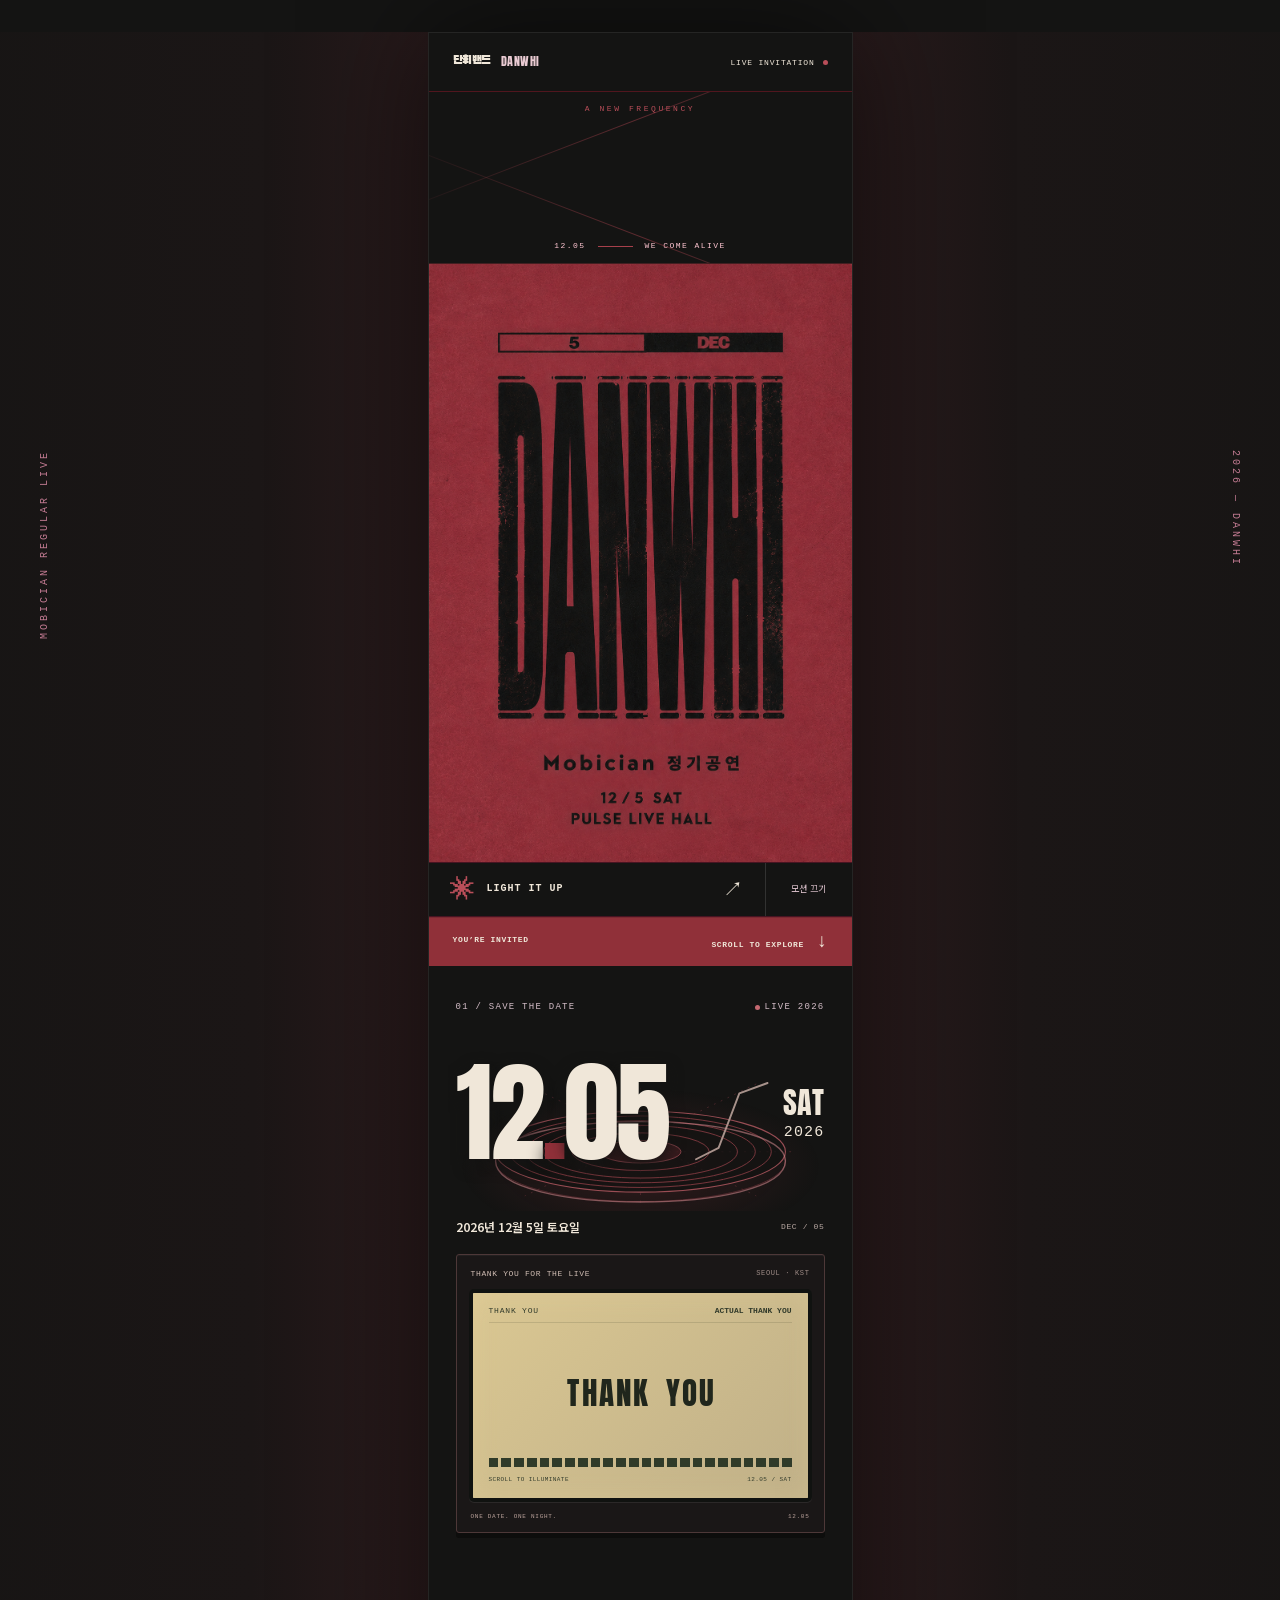
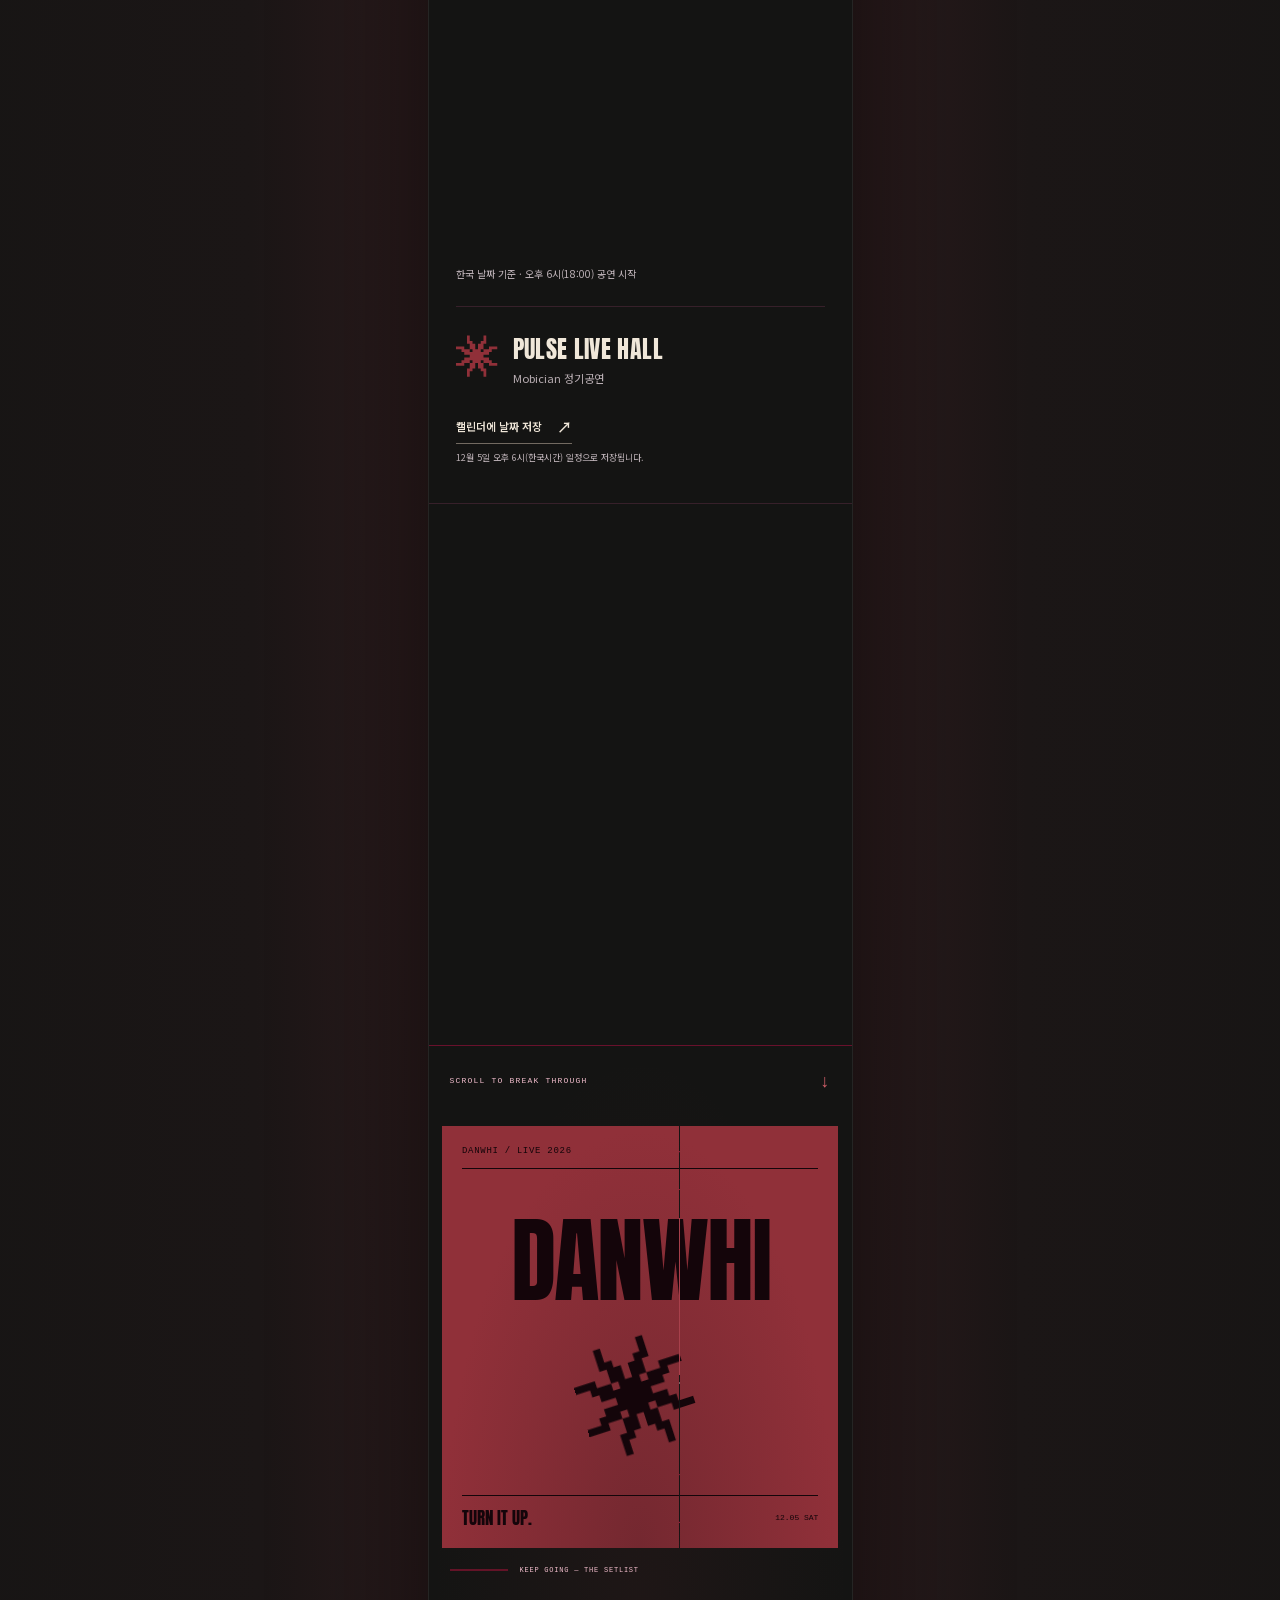
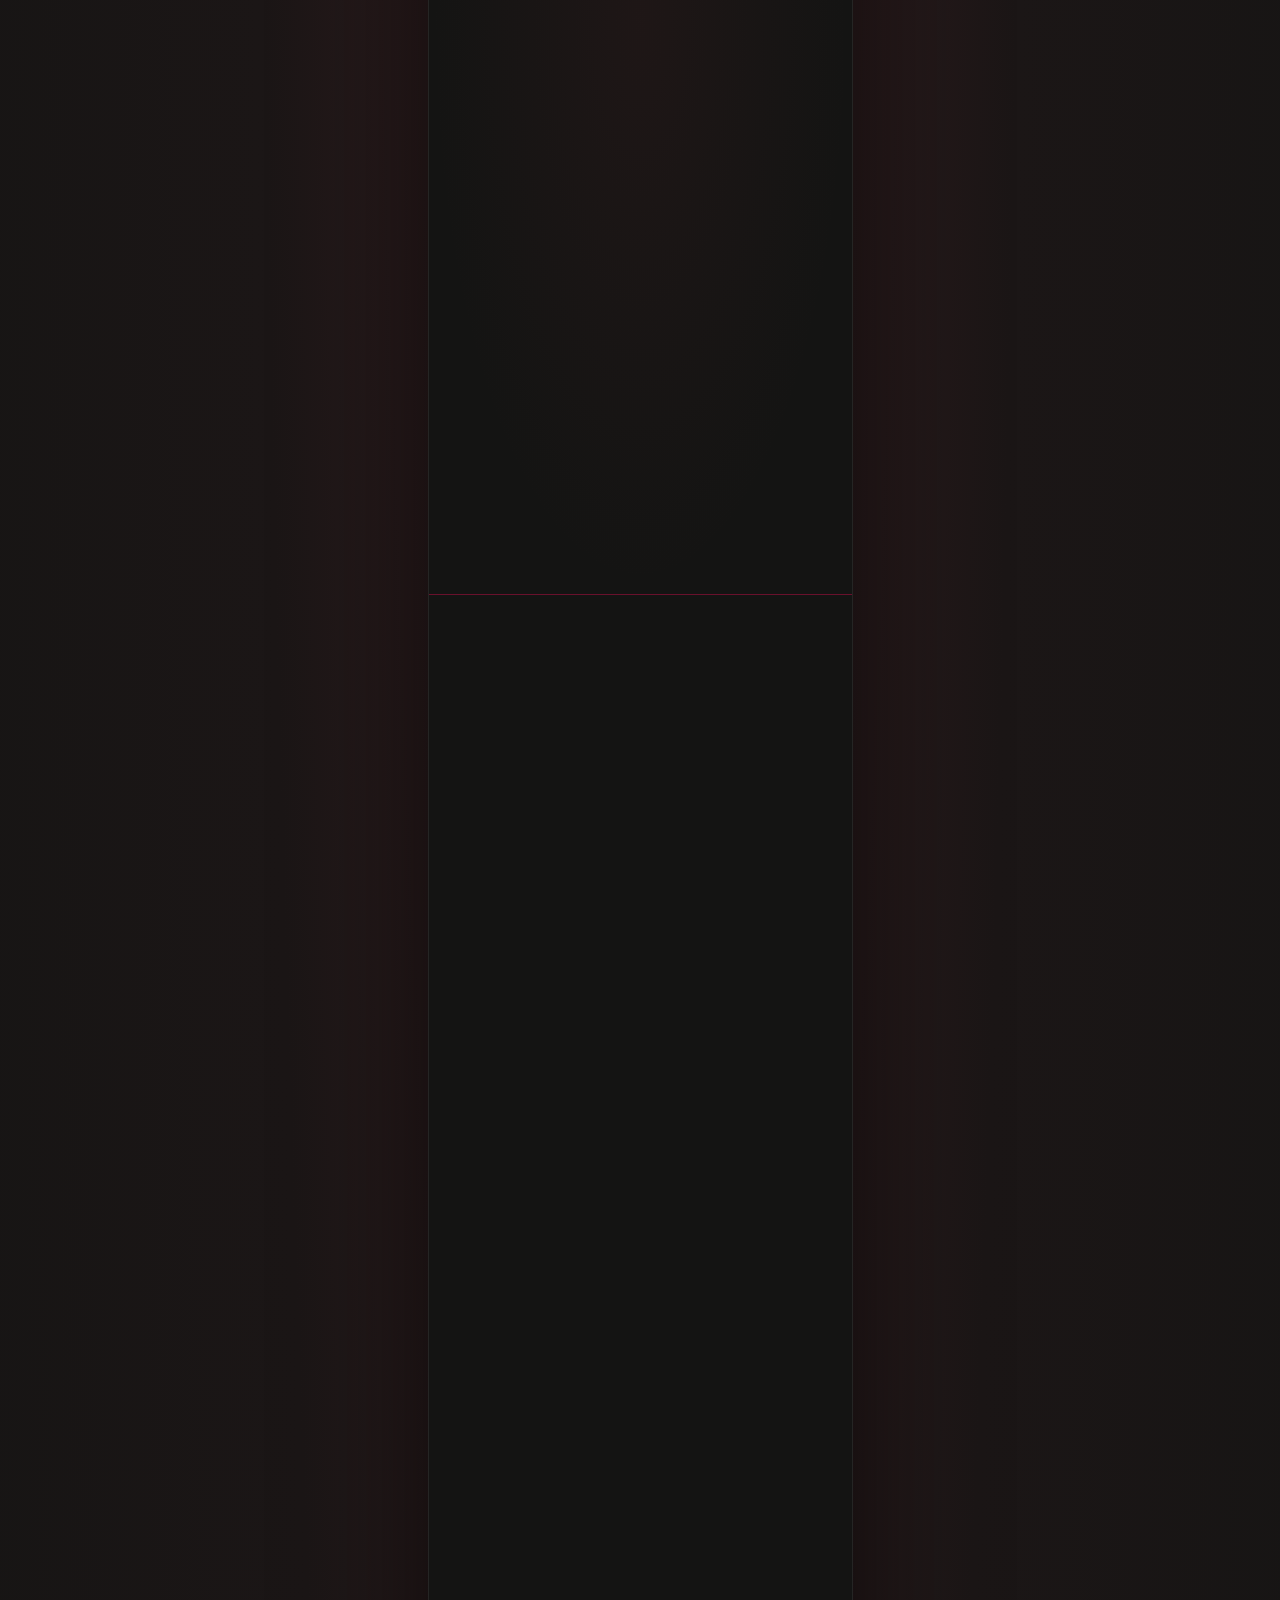
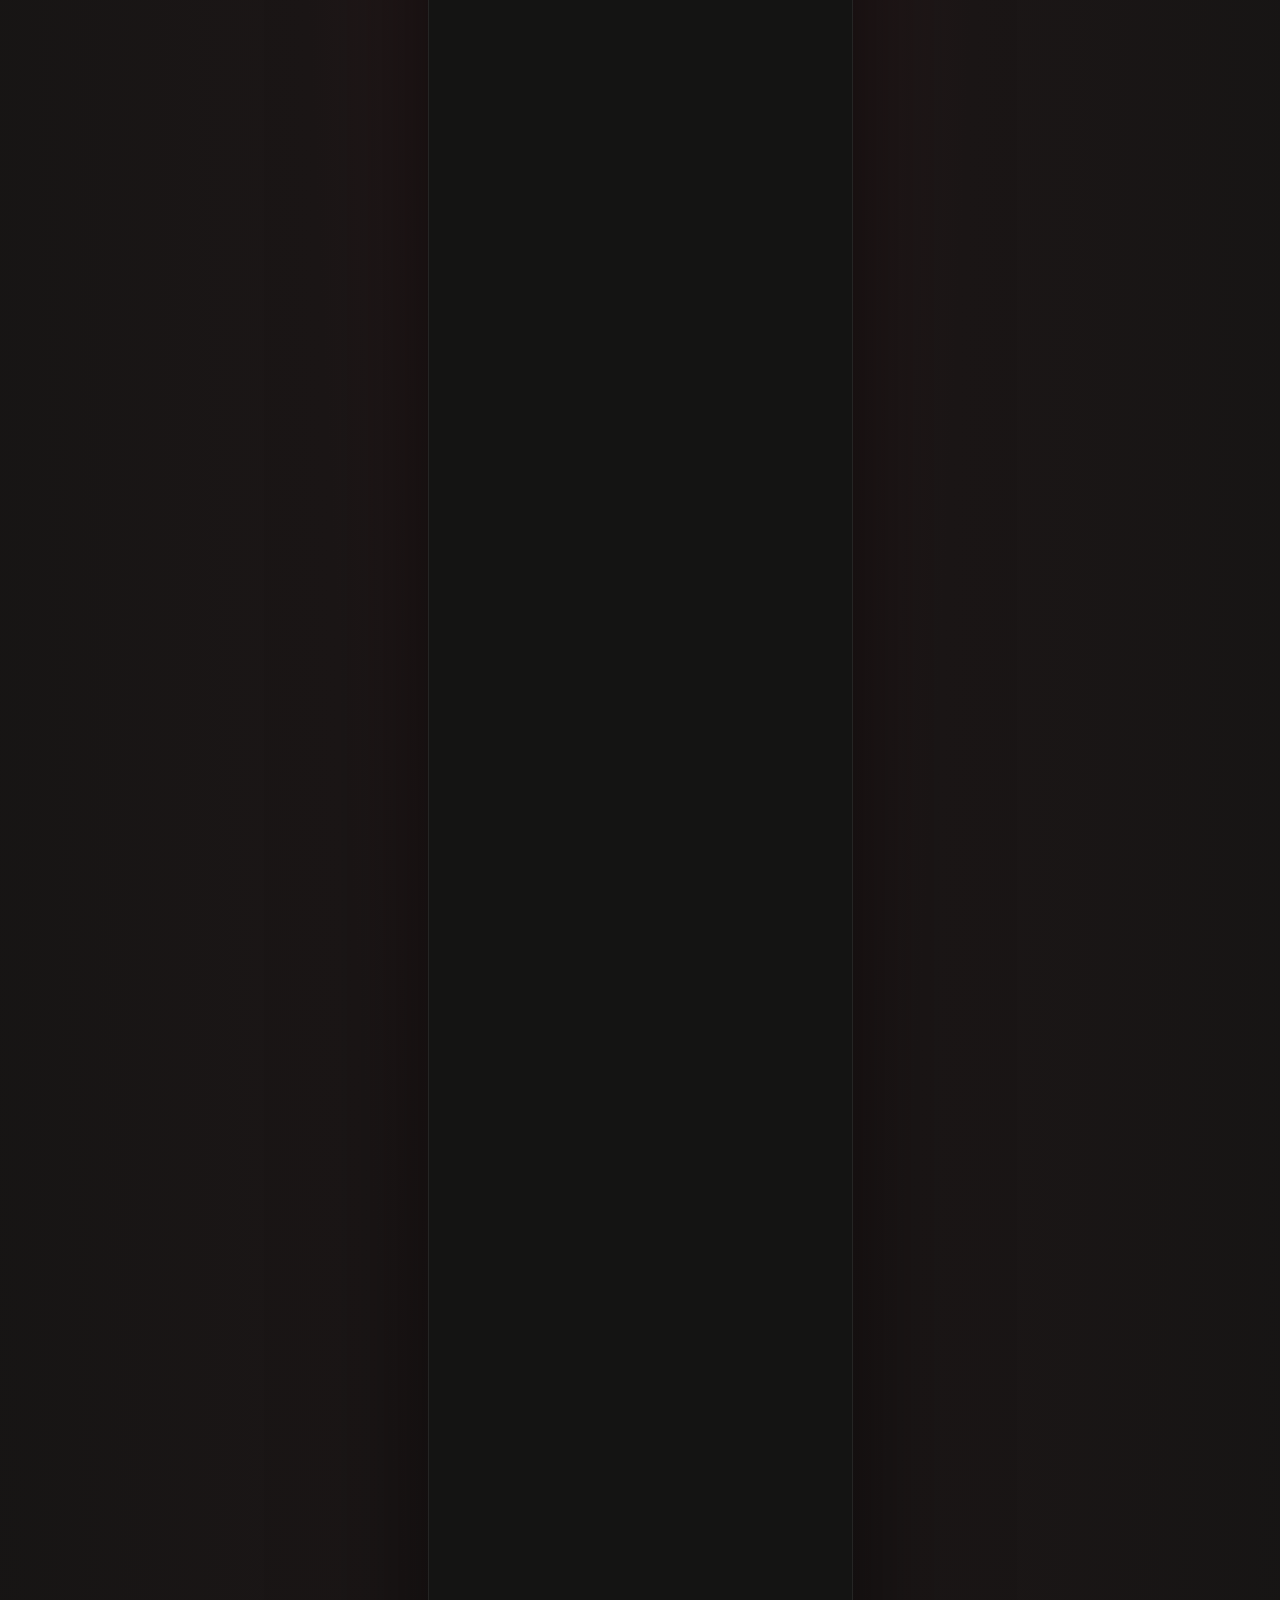
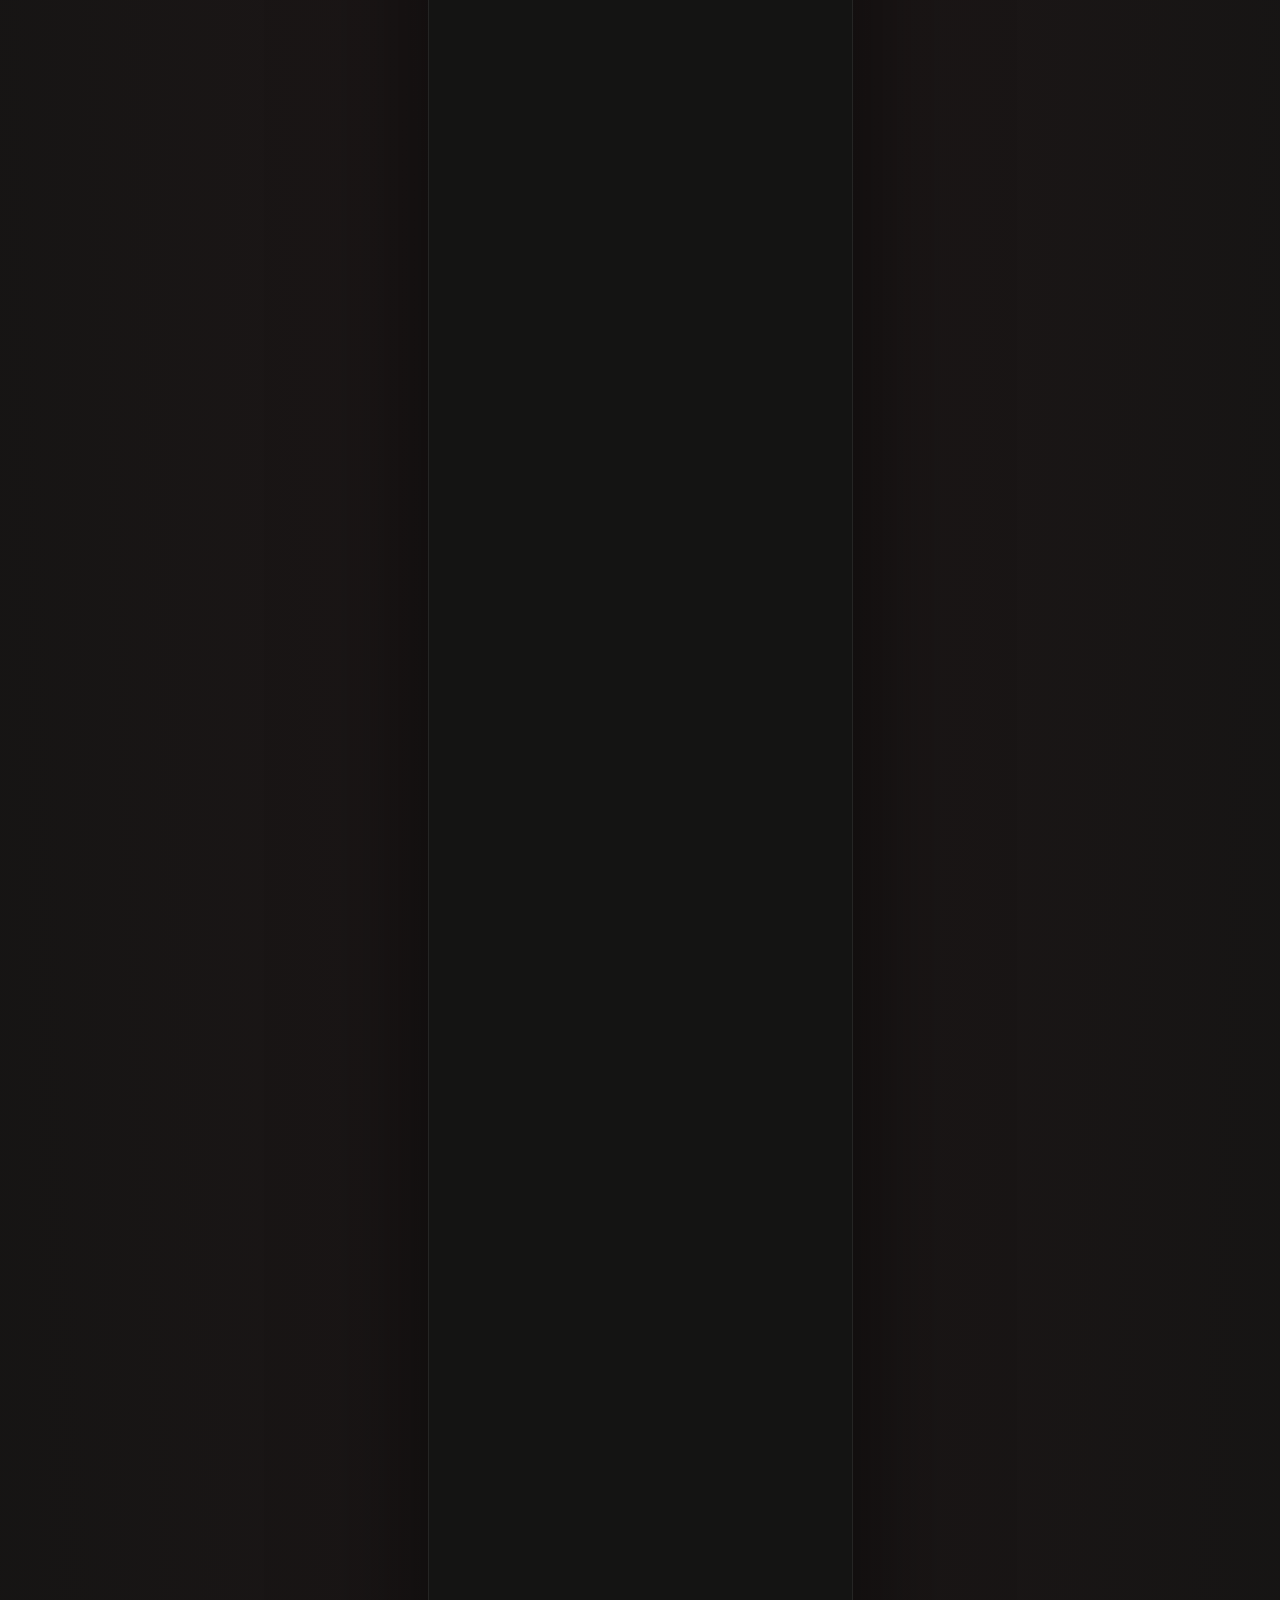
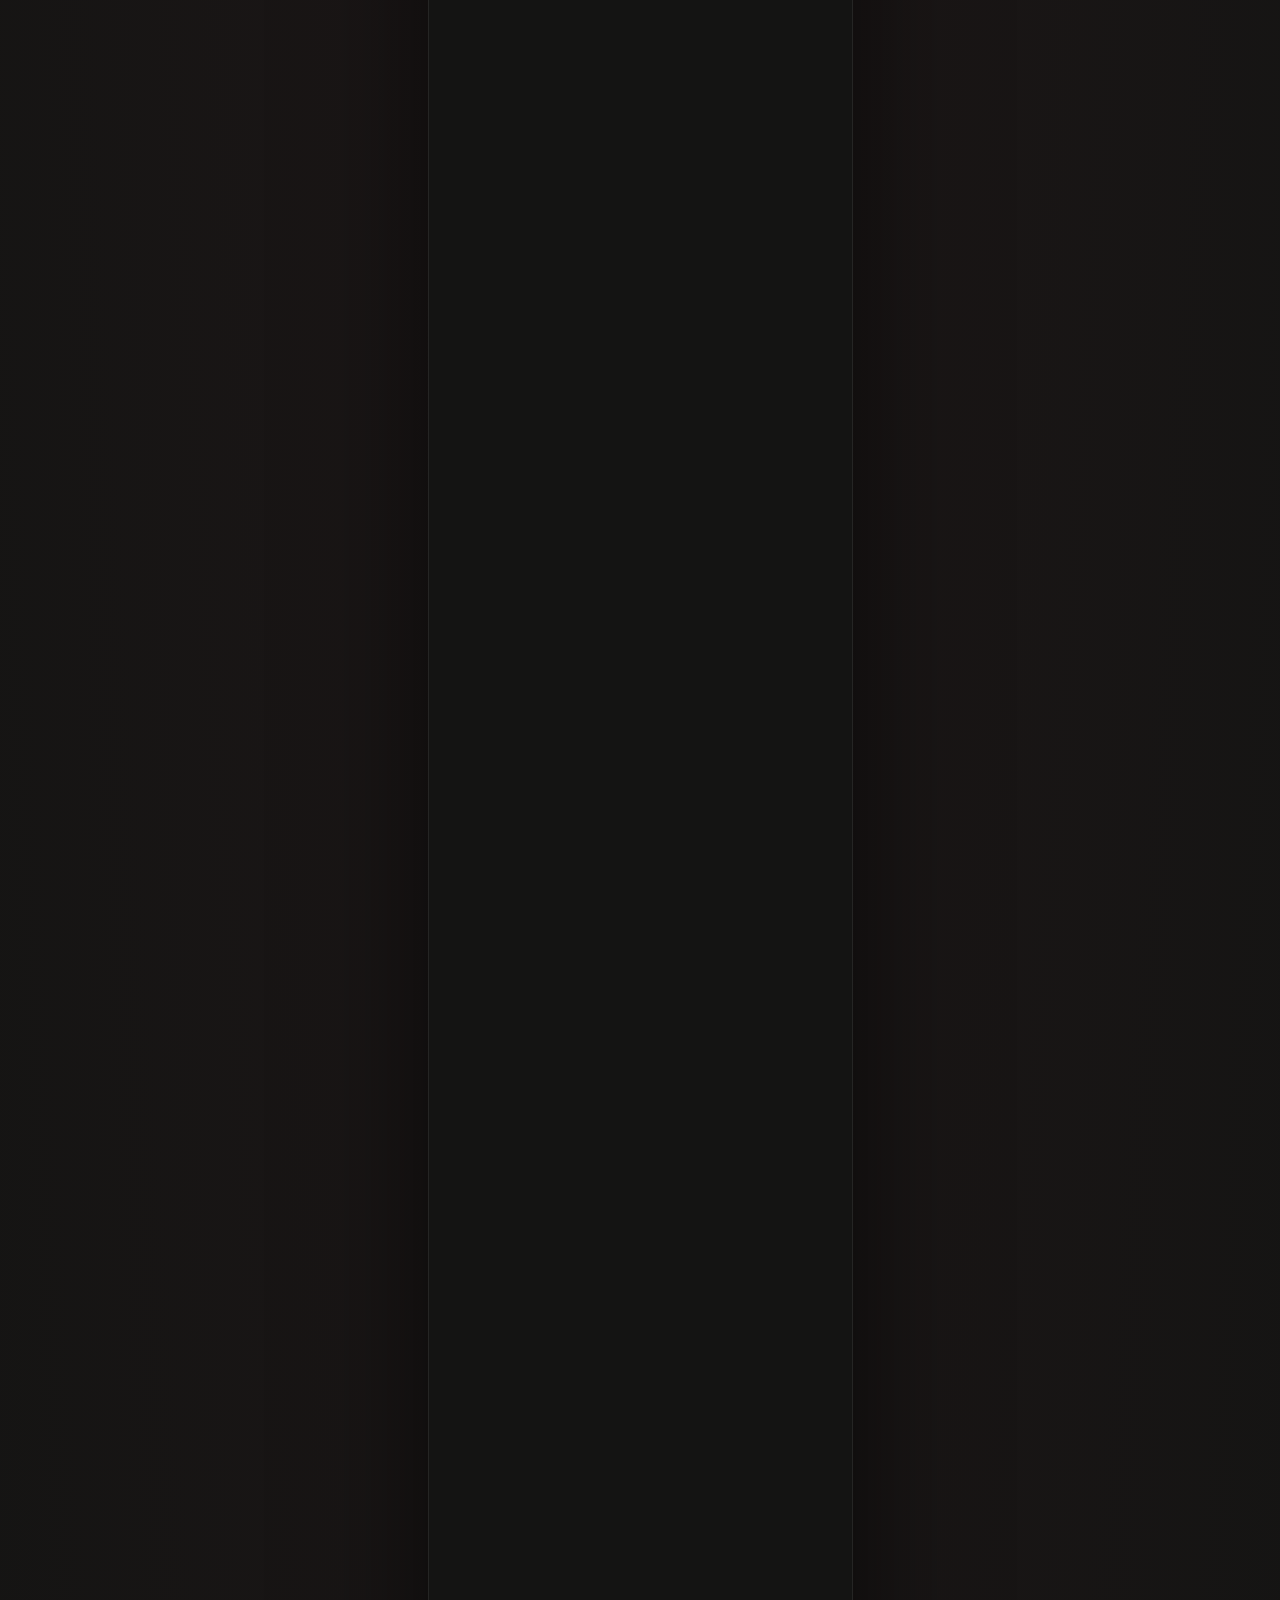
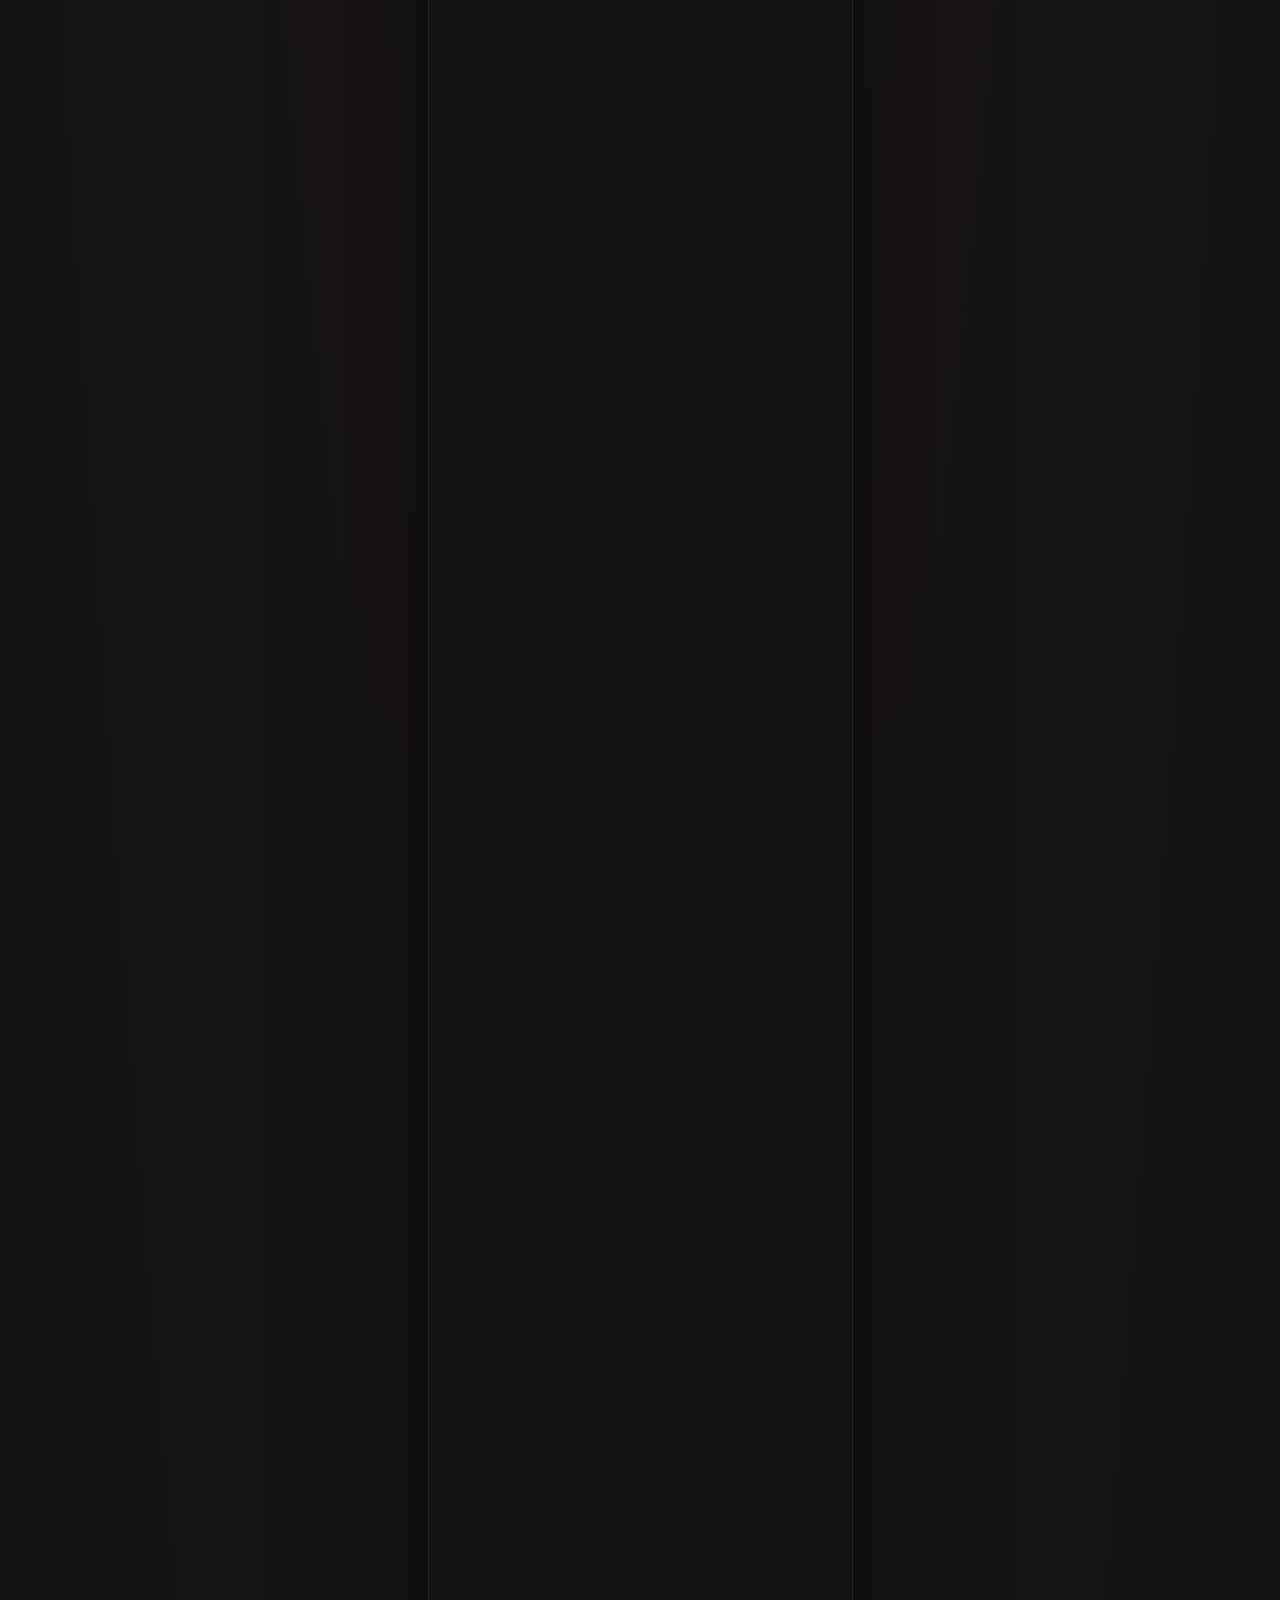
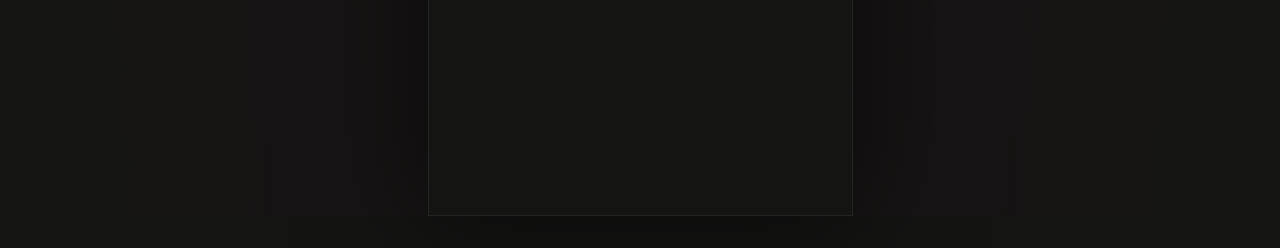
==== index.html @ da12c3ef "단휘밴드 12.05 라이브 초대장 (원본: danwhi-live, build-gh.py 로 생성)" ====
<!doctype html>
<html lang="ko">
<head>
<meta charset="utf-8"><meta http-equiv="Content-Security-Policy" content="default-src 'self'; img-src 'self' data: blob:; style-src 'self'; script-src 'self'; base-uri 'self'; object-src 'none'; form-action 'none'; connect-src 'self' https://nqfbpyzuczjqurxcjxiy.supabase.co; frame-src https://www.youtube-nocookie.com;"><meta name="viewport" content="width=device-width, initial-scale=1, viewport-fit=cover">
<script src="/analytics-entry.js"></script>

<link rel="stylesheet" href="/analytics.css"><script type="module" src="/analytics.js"></script>
<meta name="theme-color" content="#ad3440"><meta name="color-scheme" content="dark">
<title>단휘밴드 DANWHI — 12.05 LIVE</title>
<meta name="description" content="2026년 12월 5일 토요일 오후 6시, PULSE LIVE HALL. 단휘밴드의 Mobician 정기공연에 초대합니다. 공연 정보와 12곡의 셋리스트를 확인하세요.">
<link rel="canonical" href="https://danwhi-band.github.io/">
<meta property="og:type" content="website"><meta property="og:locale" content="ko_KR"><meta property="og:site_name" content="DANWHI LIVE">
<meta property="og:title" content="단휘밴드 DANWHI — 12.05 LIVE"><meta property="og:description" content="같은 노래, 더 뜨거운 순간. 12월 5일 토요일 오후 6시 · PULSE LIVE HALL">
<meta property="og:url" content="https://danwhi-band.github.io/"><meta property="og:image" content="https://danwhi-band.github.io/assets/poster.png"><meta property="og:image:width" content="1055"><meta property="og:image:height" content="1491"><meta property="og:image:alt" content="붉은 질감 위에 검은 DANWHI 타이포그래피, 12월 5일 PULSE LIVE HALL 공연 포스터">
<meta name="twitter:card" content="summary_large_image"><meta name="twitter:title" content="단휘밴드 DANWHI — 12.05 LIVE"><meta name="twitter:image" content="https://danwhi-band.github.io/assets/poster.png">
<link rel="preload" href="/assets/fonts/anton-subset.woff2" as="font" type="font/woff2" crossorigin><link rel="preload" href="/assets/fonts/blackhan-subset.woff2" as="font" type="font/woff2" crossorigin><link rel="icon" href="/favicon.svg" type="image/svg+xml"><link rel="stylesheet" href="/styles.css"><link rel="stylesheet" href="/motion.css"><link rel="stylesheet" href="/scroll.css"><link rel="stylesheet" href="/vivid.css"><link rel="stylesheet" href="/date.css"><script src="/app.js" defer></script><script src="/motion.js" defer></script><script src="/scroll.js" defer></script><script src="/eq.js" defer></script><script src="/date.js" defer></script><link rel="stylesheet" href="/venue.css?v=db484bdd14"><link rel="stylesheet" href="/ticket.css"><link rel="stylesheet" href="/rsvp.css"><link rel="stylesheet" href="/members.css"><link rel="stylesheet" href="/playlist.css"><script src="/playlist.js" defer></script><script src="/venue.js" defer></script><script src="/rsvp.js" defer></script><script src="/ticket.js?v=bad9ca6f81" defer></script>
</head>
<body>
<a class="skip-link" href="#info">공연 정보로 바로가기</a>
<div class="desktop-note" aria-hidden="true"><span>MOBICIAN REGULAR LIVE</span><span>2026 — DANWHI</span></div>
<main class="invitation" id="top">
<header class="masthead"><a class="brand" href="#top" aria-label="단휘밴드 초대장 맨 위로">단휘밴드<span>DANWHI</span></a><span class="edition">LIVE INVITATION <i aria-hidden="true"></i></span></header>
<section class="hero" aria-label="단휘밴드 공연 포스터"><div class="poster-stage" id="poster-stage"><div class="stage-lights" aria-hidden="true"><i class="spotlight spotlight-left"></i><i class="spotlight spotlight-right"></i><i class="stage-haze"></i><div class="stage-orbit"><svg viewBox="0 0 400 560"><ellipse cx="200" cy="280" rx="160" ry="235"/><ellipse cx="200" cy="280" rx="136" ry="209"/><path d="M20 280H380M200 24V536"/></svg></div></div><div class="opening-shade" aria-hidden="true"></div><div class="stage-title" aria-hidden="true"><span class="stage-eyebrow">A NEW FREQUENCY</span><canvas class="eq-canvas" id="eq-canvas" width="720" height="340" aria-hidden="true"></canvas><div class="kinetic-title"><span>D</span><span>A</span><span>N</span><span>W</span><span>H</span><span>I</span></div><span class="stage-title-foot">12.05 <i></i> WE COME ALIVE</span></div><h1 class="sr-only">단휘밴드 DANWHI · Mobician 정기공연</h1><img src="/assets/poster.png" width="1055" height="1491" alt="DANWHI — Mobician 정기공연, 12월 5일 토요일, PULSE LIVE HALL" fetchpriority="high"><div class="stage-edge" aria-hidden="true"><span>LIVE ENERGY</span><div class="energy-bars"><i></i><i></i><i></i><i></i><i></i><i></i><i></i><i></i><i></i><i></i><i></i><i></i></div><span>12.05</span></div></div><div class="stage-console"><button type="button" class="ignite-button" id="ignite-button"><span class="ignite-star" aria-hidden="true">✷</span><span>LIGHT IT UP</span><span class="ignite-arrow" aria-hidden="true">↗</span></button><button type="button" class="motion-toggle" id="motion-toggle" aria-pressed="false">모션 끄기</button></div><span class="sr-only" id="stage-status" role="status" aria-live="polite"></span><a class="scroll-cue" href="#info"><span>YOU’RE INVITED</span><span>SCROLL TO EXPLORE <b aria-hidden="true">↓</b></span></a></section>


<section class="date-section section" id="info" aria-labelledby="date-heading"><div class="section-label"><span>01 / SAVE THE DATE</span><span class="live-dot">LIVE 2026</span></div><div class="date-stage"><svg class="date-wire" viewBox="0 0 360 170" aria-hidden="true"><g class="wire-guides"><path d="M18 107H342M180 15V161M57 35L303 154M303 35L57 154"/></g><g class="wire-disc"><ellipse class="platter-edge" cx="180" cy="117" rx="154" ry="43"/><ellipse class="platter-body" cx="180" cy="107" rx="154" ry="43"/><ellipse cx="180" cy="107" rx="139" ry="38"/><ellipse cx="180" cy="107" rx="122" ry="33"/><ellipse cx="180" cy="107" rx="103" ry="28"/><ellipse cx="180" cy="107" rx="73" ry="20"/><ellipse class="disc-label" cx="180" cy="107" rx="43" ry="12"/><path class="wire-arm" d="M315 34L285 45L263 103L239 115"/></g><path class="wire-line" pathLength="100" d="M26 117C26 61 334 61 334 117C334 175 26 175 26 117"/></svg><div class="date-lockup"><h2 id="date-heading"><time datetime="2026-12-05">12<span>.</span>05</time></h2><div class="date-aside"><strong>SAT</strong><span>2026</span></div></div></div><div class="date-caption"><span>2026년 12월 5일 토요일</span><span class="date-verified">DEC / 05</span></div><div class="lcd-chapter"><div class="countdown-stage lcd-stage" id="lcd-stage"><div class="countdown-kicker"><span id="countdown-kicker">THE DATE IS SET</span><span>SEOUL · KST</span></div><div class="lcd-window"><div class="lcd-topline" aria-hidden="true"><span id="lcd-mode">DAYS TO LIVE</span><span id="lcd-truth"></span></div><div class="countdown-assembly"><span id="countdown" class="countdown" aria-label="공연 날짜 12월 5일">12.05</span><span id="countdown-pieces" class="countdown-pieces" aria-hidden="true"></span></div><div class="lcd-meter" aria-hidden="true"><i></i><i></i><i></i><i></i><i></i><i></i><i></i><i></i><i></i><i></i><i></i><i></i><i></i><i></i><i></i><i></i><i></i><i></i><i></i><i></i><i></i><i></i><i></i><i></i></div><div class="lcd-bottomline" aria-hidden="true"><span>SCROLL TO ILLUMINATE</span><span>12.05 / SAT</span></div></div><div class="countdown-baseline" aria-hidden="true"><span>ONE DATE. ONE NIGHT.</span><i></i><span>12.05</span></div></div></div><p class="countdown-note">한국 날짜 기준 · 오후 6시(18:00) 공연 시작</p><div class="venue-line"><span class="cross" aria-hidden="true">✷</span><div><strong>PULSE LIVE HALL</strong><span>Mobician 정기공연</span></div></div><a class="text-link calendar-link" href="/danwhi-live.ics?v=119612d830" download="danwhi-live-2026-12-05.ics">캘린더에 날짜 저장 <span aria-hidden="true">↗</span></a><span class="calendar-note">12월 5일 오후 6시(한국시간) 일정으로 저장됩니다.</span></section>
<section class="invite-copy section" aria-labelledby="invite-heading"><div class="section-label"><span>A NIGHT WITH DANWHI</span><span aria-hidden="true">✷</span></div><h2 id="invite-heading">같은 노래,<br>더 뜨거운 <em>순간.</em></h2><p>익숙한 멜로디가<br>무대 위에서 새롭게 울립니다.</p><p>단휘밴드의 라이브,<br>그 순간을 함께해 주세요.</p><nav class="anchor-actions" aria-label="초대장 바로가기"><a class="button button-red" href="#setlist">셋리스트 보기 <span aria-hidden="true">↓</span></a><a class="button button-outline" href="#venue">공연장 안내 <span aria-hidden="true">↗</span></a></nav><a class="rsvp-jump" href="#rsvp">방문 등록하기 <span aria-hidden="true">↗</span></a></section>
<section class="scroll-stack" id="scroll-stage" aria-label="단휘밴드 라이브 스크롤 포스터"><div class="stack-sticky"><div class="stack-cue"><span>SCROLL TO BREAK THROUGH</span><span aria-hidden="true">↓</span></div><div class="stack-deck"><div class="curtain-columns" aria-hidden="true"><div class="curtain-column curtain-column-0"><div class="curtain-art"><span class="curtain-kicker">DANWHI / LIVE 2026</span><strong>DANWHI</strong><b>✷</b><span class="curtain-bottom">TURN IT UP. <em>12.05 SAT</em></span></div></div><div class="curtain-column curtain-column-1"><div class="curtain-art"><span class="curtain-kicker">DANWHI / LIVE 2026</span><strong>DANWHI</strong><b>✷</b><span class="curtain-bottom">TURN IT UP. <em>12.05 SAT</em></span></div></div><div class="curtain-column curtain-column-2"><div class="curtain-art"><span class="curtain-kicker">DANWHI / LIVE 2026</span><strong>DANWHI</strong><b>✷</b><span class="curtain-bottom">TURN IT UP. <em>12.05 SAT</em></span></div></div><div class="curtain-column curtain-column-3"><div class="curtain-art"><span class="curtain-kicker">DANWHI / LIVE 2026</span><strong>DANWHI</strong><b>✷</b><span class="curtain-bottom">TURN IT UP. <em>12.05 SAT</em></span></div></div><div class="curtain-column curtain-column-4"><div class="curtain-art"><span class="curtain-kicker">DANWHI / LIVE 2026</span><strong>DANWHI</strong><b>✷</b><span class="curtain-bottom">TURN IT UP. <em>12.05 SAT</em></span></div></div></div><article class="stack-card stack-card-a"><div class="stack-card-top"><span>THE SOUND OF</span><span>01 / LIVE</span></div><div class="stack-word stack-word-name velocity-type" aria-hidden="true">DANWHI</div><div class="stack-burst" aria-hidden="true">✷</div><div class="stack-card-bottom"><strong>TURN IT UP.</strong><span>12.05 SAT</span></div></article><article class="stack-card stack-card-b"><div class="stack-card-top"><span>MOBICIAN REGULAR LIVE</span><span>02 / LOUD</span></div><div class="stack-word stack-word-live velocity-type" aria-hidden="true">LIVE<span class="live-outline">LIVE</span></div><h2>더 뜨거운 순간.</h2><div class="stack-card-bottom"><strong>12 TRACKS.</strong><span>ONE NIGHT.</span></div></article></div><div class="stack-progress" aria-hidden="true"><i></i><span>KEEP GOING — THE SETLIST</span></div></div></section>
<section class="setlist-section section" id="setlist" aria-labelledby="setlist-heading"><div class="section-label"><span>02 / THE SOUND</span><span>12 TRACKS</span></div><h2 class="display-heading" id="setlist-heading"><span class="heading-mask"><span class="heading-fill">THE</span></span><span class="heading-mask"><span class="heading-outline">SETLIST</span></span><b aria-hidden="true">✷</b></h2><div class="setlist-intro"><p>미리 듣고, 더 크게 즐겨요.<br><span>공연 곡 및 순서는 변경될 수 있습니다.</span></p><button class="expand-all" id="expand-all" type="button" aria-pressed="false">모두 펼치기 <span aria-hidden="true">＋</span></button></div><div class="playlist" id="playlist" data-list="PLSb3-8zjep7k"><div class="playlist-screen"><button class="playlist-play" id="playlist-play" type="button"><span class="playlist-icon" aria-hidden="true"></span><strong>PLAY THE LIVE</strong><span>지난 공연 영상 재생목록 듣기</span></button></div><div class="playlist-meta"><span>LIVE 2026.09.11</span><a href="https://www.youtube.com/playlist?list=PLSb3-8zjep7k" target="_blank" rel="noopener noreferrer" aria-label="YouTube에서 재생목록 열기 (새 창)">YouTube에서 보기 ↗</a></div></div><div class="songs"><details class="song"><summary><span class="track-no">01</span><span class="track"><strong>Beggin</strong><span>Maneskin</span></span><span class="plus" aria-hidden="true"></span></summary><div class="song-links"><a href="https://www.youtube.com/results?search_query=Maneskin%20Beggin" target="_blank" rel="noopener noreferrer" aria-label="Maneskin - Beggin YouTube에서 검색 (새 창)">YouTube 검색 <span aria-hidden="true">↗</span></a><a href="https://open.spotify.com/search/Maneskin%20Beggin" target="_blank" rel="noopener noreferrer" aria-label="Maneskin - Beggin Spotify에서 검색 (새 창)">Spotify 검색 <span aria-hidden="true">↗</span></a></div></details>
<details class="song"><summary><span class="track-no">02</span><span class="track"><strong>표정이나 가면 따위</strong><span>까치산</span></span><span class="plus" aria-hidden="true"></span></summary><div class="song-links"><a href="https://www.youtube.com/results?search_query=%EA%B9%8C%EC%B9%98%EC%82%B0%20%ED%91%9C%EC%A0%95%EC%9D%B4%EB%82%98%20%EA%B0%80%EB%A9%B4%20%EB%94%B0%EC%9C%84" target="_blank" rel="noopener noreferrer" aria-label="까치산 - 표정이나 가면 따위 YouTube에서 검색 (새 창)">YouTube 검색 <span aria-hidden="true">↗</span></a><a href="https://open.spotify.com/search/%EA%B9%8C%EC%B9%98%EC%82%B0%20%ED%91%9C%EC%A0%95%EC%9D%B4%EB%82%98%20%EA%B0%80%EB%A9%B4%20%EB%94%B0%EC%9C%84" target="_blank" rel="noopener noreferrer" aria-label="까치산 - 표정이나 가면 따위 Spotify에서 검색 (새 창)">Spotify 검색 <span aria-hidden="true">↗</span></a></div></details>
<details class="song"><summary><span class="track-no">03</span><span class="track"><strong>Livin on a prayer</strong><span>Bon Jovi</span></span><span class="plus" aria-hidden="true"></span></summary><div class="song-links"><a href="https://www.youtube.com/results?search_query=Bon%20Jovi%20Livin%20on%20a%20prayer" target="_blank" rel="noopener noreferrer" aria-label="Bon Jovi - Livin on a prayer YouTube에서 검색 (새 창)">YouTube 검색 <span aria-hidden="true">↗</span></a><a href="https://open.spotify.com/search/Bon%20Jovi%20Livin%20on%20a%20prayer" target="_blank" rel="noopener noreferrer" aria-label="Bon Jovi - Livin on a prayer Spotify에서 검색 (새 창)">Spotify 검색 <span aria-hidden="true">↗</span></a></div></details>
<details class="song"><summary><span class="track-no">04</span><span class="track"><strong>흔들리는 시간 속에</strong><span>극동아시아타이거즈</span></span><span class="plus" aria-hidden="true"></span></summary><div class="song-links"><a href="https://www.youtube.com/results?search_query=%EA%B7%B9%EB%8F%99%EC%95%84%EC%8B%9C%EC%95%84%ED%83%80%EC%9D%B4%EA%B1%B0%EC%A6%88%20%ED%9D%94%EB%93%A4%EB%A6%AC%EB%8A%94%20%EC%8B%9C%EA%B0%84%20%EC%86%8D%EC%97%90" target="_blank" rel="noopener noreferrer" aria-label="극동아시아타이거즈 - 흔들리는 시간 속에 YouTube에서 검색 (새 창)">YouTube 검색 <span aria-hidden="true">↗</span></a><a href="https://open.spotify.com/search/%EA%B7%B9%EB%8F%99%EC%95%84%EC%8B%9C%EC%95%84%ED%83%80%EC%9D%B4%EA%B1%B0%EC%A6%88%20%ED%9D%94%EB%93%A4%EB%A6%AC%EB%8A%94%20%EC%8B%9C%EA%B0%84%20%EC%86%8D%EC%97%90" target="_blank" rel="noopener noreferrer" aria-label="극동아시아타이거즈 - 흔들리는 시간 속에 Spotify에서 검색 (새 창)">Spotify 검색 <span aria-hidden="true">↗</span></a></div></details>
<details class="song"><summary><span class="track-no">05</span><span class="track"><strong>Answer me</strong><span>브로큰 발렌타인</span></span><span class="plus" aria-hidden="true"></span></summary><div class="song-links"><a href="https://www.youtube.com/results?search_query=%EB%B8%8C%EB%A1%9C%ED%81%B0%20%EB%B0%9C%EB%A0%8C%ED%83%80%EC%9D%B8%20Answer%20me" target="_blank" rel="noopener noreferrer" aria-label="브로큰 발렌타인 - Answer me YouTube에서 검색 (새 창)">YouTube 검색 <span aria-hidden="true">↗</span></a><a href="https://open.spotify.com/search/%EB%B8%8C%EB%A1%9C%ED%81%B0%20%EB%B0%9C%EB%A0%8C%ED%83%80%EC%9D%B8%20Answer%20me" target="_blank" rel="noopener noreferrer" aria-label="브로큰 발렌타인 - Answer me Spotify에서 검색 (새 창)">Spotify 검색 <span aria-hidden="true">↗</span></a></div></details>
<details class="song"><summary><span class="track-no">06</span><span class="track"><strong>I’m sorry</strong><span>CNBLUE</span></span><span class="plus" aria-hidden="true"></span></summary><div class="song-links"><a href="https://www.youtube.com/results?search_query=CNBLUE%20I%E2%80%99m%20sorry" target="_blank" rel="noopener noreferrer" aria-label="CNBLUE - I’m sorry YouTube에서 검색 (새 창)">YouTube 검색 <span aria-hidden="true">↗</span></a><a href="https://open.spotify.com/search/CNBLUE%20I%E2%80%99m%20sorry" target="_blank" rel="noopener noreferrer" aria-label="CNBLUE - I’m sorry Spotify에서 검색 (새 창)">Spotify 검색 <span aria-hidden="true">↗</span></a></div></details>
<details class="song"><summary><span class="track-no">07</span><span class="track"><strong>파도</strong><span>새소년</span></span><span class="plus" aria-hidden="true"></span></summary><div class="song-links"><a href="https://www.youtube.com/results?search_query=%EC%83%88%EC%86%8C%EB%85%84%20%ED%8C%8C%EB%8F%84" target="_blank" rel="noopener noreferrer" aria-label="새소년 - 파도 YouTube에서 검색 (새 창)">YouTube 검색 <span aria-hidden="true">↗</span></a><a href="https://open.spotify.com/search/%EC%83%88%EC%86%8C%EB%85%84%20%ED%8C%8C%EB%8F%84" target="_blank" rel="noopener noreferrer" aria-label="새소년 - 파도 Spotify에서 검색 (새 창)">Spotify 검색 <span aria-hidden="true">↗</span></a></div></details>
<details class="song"><summary><span class="track-no">08</span><span class="track"><strong>Stay with me</strong><span>Miki Matsubara</span></span><span class="plus" aria-hidden="true"></span></summary><div class="song-links"><a href="https://www.youtube.com/results?search_query=Miki%20Matsubara%20Stay%20with%20me" target="_blank" rel="noopener noreferrer" aria-label="Miki Matsubara - Stay with me YouTube에서 검색 (새 창)">YouTube 검색 <span aria-hidden="true">↗</span></a><a href="https://open.spotify.com/search/Miki%20Matsubara%20Stay%20with%20me" target="_blank" rel="noopener noreferrer" aria-label="Miki Matsubara - Stay with me Spotify에서 검색 (새 창)">Spotify 검색 <span aria-hidden="true">↗</span></a></div></details>
<details class="song"><summary><span class="track-no">09</span><span class="track"><strong>항상 엔진을 켜둘게</strong><span>델리스파이스</span></span><span class="plus" aria-hidden="true"></span></summary><div class="song-links"><a href="https://www.youtube.com/results?search_query=%EB%8D%B8%EB%A6%AC%EC%8A%A4%ED%8C%8C%EC%9D%B4%EC%8A%A4%20%ED%95%AD%EC%83%81%20%EC%97%94%EC%A7%84%EC%9D%84%20%EC%BC%9C%EB%91%98%EA%B2%8C" target="_blank" rel="noopener noreferrer" aria-label="델리스파이스 - 항상 엔진을 켜둘게 YouTube에서 검색 (새 창)">YouTube 검색 <span aria-hidden="true">↗</span></a><a href="https://open.spotify.com/search/%EB%8D%B8%EB%A6%AC%EC%8A%A4%ED%8C%8C%EC%9D%B4%EC%8A%A4%20%ED%95%AD%EC%83%81%20%EC%97%94%EC%A7%84%EC%9D%84%20%EC%BC%9C%EB%91%98%EA%B2%8C" target="_blank" rel="noopener noreferrer" aria-label="델리스파이스 - 항상 엔진을 켜둘게 Spotify에서 검색 (새 창)">Spotify 검색 <span aria-hidden="true">↗</span></a></div></details>
<details class="song"><summary><span class="track-no">10</span><span class="track"><strong>Lovers</strong><span>마치</span></span><span class="plus" aria-hidden="true"></span></summary><div class="song-links"><a href="https://www.youtube.com/results?search_query=%EB%A7%88%EC%B9%98%20Lovers" target="_blank" rel="noopener noreferrer" aria-label="마치 - Lovers YouTube에서 검색 (새 창)">YouTube 검색 <span aria-hidden="true">↗</span></a><a href="https://open.spotify.com/search/%EB%A7%88%EC%B9%98%20Lovers" target="_blank" rel="noopener noreferrer" aria-label="마치 - Lovers Spotify에서 검색 (새 창)">Spotify 검색 <span aria-hidden="true">↗</span></a></div></details>
<details class="song"><summary><span class="track-no">11</span><span class="track"><strong>Master of puppets</strong><span>메탈리카</span></span><span class="plus" aria-hidden="true"></span></summary><div class="song-links"><a href="https://www.youtube.com/results?search_query=%EB%A9%94%ED%83%88%EB%A6%AC%EC%B9%B4%20Master%20of%20puppets" target="_blank" rel="noopener noreferrer" aria-label="메탈리카 - Master of puppets YouTube에서 검색 (새 창)">YouTube 검색 <span aria-hidden="true">↗</span></a><a href="https://open.spotify.com/search/%EB%A9%94%ED%83%88%EB%A6%AC%EC%B9%B4%20Master%20of%20puppets" target="_blank" rel="noopener noreferrer" aria-label="메탈리카 - Master of puppets Spotify에서 검색 (새 창)">Spotify 검색 <span aria-hidden="true">↗</span></a></div></details>
<details class="song"><summary><span class="track-no">12</span><span class="track"><strong>Highlight</strong><span>터치드</span></span><span class="plus" aria-hidden="true"></span></summary><div class="song-links"><a href="https://www.youtube.com/results?search_query=%ED%84%B0%EC%B9%98%EB%93%9C%20Highlight" target="_blank" rel="noopener noreferrer" aria-label="터치드 - Highlight YouTube에서 검색 (새 창)">YouTube 검색 <span aria-hidden="true">↗</span></a><a href="https://open.spotify.com/search/%ED%84%B0%EC%B9%98%EB%93%9C%20Highlight" target="_blank" rel="noopener noreferrer" aria-label="터치드 - Highlight Spotify에서 검색 (새 창)">Spotify 검색 <span aria-hidden="true">↗</span></a></div></details></div><p class="search-note">곡을 누르면 YouTube · Spotify 검색 링크가 열립니다.<br>음악은 각 서비스에서 감상할 수 있습니다.</p></section>
<section class="members-section section" id="members" aria-labelledby="members-heading"><div class="section-label"><span>THE BAND / 7 MEMBERS</span><span aria-hidden="true">✷</span></div><h2 class="members-heading" id="members-heading">MEET<br>DANWHI<i aria-hidden="true"></i></h2><ul class="members"><li class="member member-photo"><img src="/assets/members/vocal-hong-yeri.jpg" alt="보컬 홍예리" width="640" height="800" loading="lazy" decoding="async"><div class="member-text"><span class="member-role">VOCAL</span><span class="member-name">홍예리</span></div></li><li class="member"><span class="member-role">VOCAL</span><span class="member-name">임병률</span></li><li class="member member-photo"><img src="/assets/members/guitar-kim-seungcheol.jpg" alt="기타 김승철" width="640" height="800" loading="lazy" decoding="async"><div class="member-text"><span class="member-role">GUITAR</span><span class="member-name">김승철</span></div></li><li class="member member-photo"><img src="/assets/members/guitar-jo-yongchan.jpg" alt="기타 조용찬" width="640" height="800" loading="lazy" decoding="async"><div class="member-text"><span class="member-role">GUITAR</span><span class="member-name">조용찬</span></div></li><li class="member member-photo"><img src="/assets/members/bass-jin-woobin.jpg" alt="베이스 진우빈" width="640" height="800" loading="lazy" decoding="async"><div class="member-text"><span class="member-role">BASS</span><span class="member-name">진우빈</span></div></li><li class="member"><span class="member-role">DRUMS</span><span class="member-name">정상호</span></li><li class="member member-photo"><img src="/assets/members/keys-jeon-ayoung.jpg" alt="키보드 전아영" width="640" height="800" loading="lazy" decoding="async"><div class="member-text"><span class="member-role">KEYS</span><span class="member-name">전아영</span></div></li></ul></section>
<section class="venue-section section" id="venue" aria-labelledby="venue-heading"><div class="section-label"><span>03 / MEET US HERE</span><span aria-hidden="true">↗</span></div><h2 id="venue-heading">PULSE<br>LIVE HALL<span class="venue-period">.</span></h2><p class="venue-copy">지도를 펼치면, 우리의 무대.</p><div class="venue-map-options" id="venue-map-options" role="group" aria-label="지도 표시 방식" hidden><button type="button" id="walk-view-button" aria-pressed="true" aria-controls="walk-view">도보 경로 <span>1번 출구 → PULSE</span></button><button type="button" id="surrounding-view-button" aria-pressed="false" aria-controls="surrounding-map">주변 지도 <span>Kakao Map ↗</span></button></div><figure class="venue-map" id="venue-map"><div class="map-scene"><div class="map-viewport"><div class="walk-view" id="walk-view"><svg class="walk-geographic-map" viewBox="0 0 400 352" xmlns="http://www.w3.org/2000/svg" role="img" aria-labelledby="walk-map-title walk-map-desc"><title id="walk-map-title">신논현역 1번 출구에서 펄스 라이브홀까지 도보 경로</title><desc id="walk-map-desc">사평대로를 따라 서쪽으로 268미터 이동한 뒤 역전우동0410 앞에서 오른쪽 주흥길로 들어가 96미터 이동합니다. 공연장은 오른쪽 GS25 건물 지하입니다. 경로선은 실제 도로 중심선 기준이며 보도 세부선이 아닙니다.</desc><defs><clipPath id="walk-map-clip"><rect width="400" height="352"/></clipPath></defs><rect width="400" height="352" fill="#903039"/><g clip-path="url(#walk-map-clip)"><g fill="#682b32" stroke="#a25359" stroke-width=".6"><polygon points="368.27,63.85 386.88,57.46 392.08,72.61 393.54,76.85 374.93,83.24 368.27,63.85"/><polygon points="44.10,248.71 54.96,279.96 104.62,260.64 93.50,228.52 44.10,248.71"/><polygon points="165.52,280.31 170.93,297.32 191.75,287.35 188.70,279.53 197.77,276.09 195.03,268.67 165.52,280.31"/><polygon points="284.96,267.92 314.94,293.35 315.97,292.14 318.28,294.09 319.10,293.11 321.98,295.54 322.75,294.61 325.18,296.67 326.43,295.19 328.85,297.21 332.65,292.67 330.10,290.54 331.30,289.10 328.58,286.82 330.01,285.11 327.18,282.76 328.59,281.06 326.31,279.16 328.03,277.09 322.51,272.51 321.22,274.05 317.97,271.35 319.89,269.03 313.80,263.97 313.18,264.71 307.85,260.28 306.75,261.60 305.35,260.42 284.96,267.92"/><polygon points="280.44,250.02 285.40,263.11 317.71,250.87 312.15,236.28 293.62,243.40 294.12,244.84 280.44,250.02"/><polygon points="341.45,301.17 359.85,300.79 355.63,289.29 350.01,290.44 350.52,293.38 348.22,293.51 347.84,291.08 341.32,291.85 341.45,301.17"/><polygon points="367.87,294.23 370.46,301.10 371.58,300.65 372.11,301.97 372.71,303.29 373.44,304.31 374.25,305.26 375.21,306.20 376.32,307.05 402.09,296.91 395.33,279.43 368.94,289.45 369.43,293.66 367.87,294.23"/><polygon points="395.00,277.54 392.59,271.27 385.28,274.09 387.68,280.35 395.00,277.54"/><polygon points="369.12,206.30 372.65,205.00 369.18,195.58 365.65,196.88 369.12,206.30"/><polygon points="322.15,169.73 336.15,164.52 341.67,179.36 327.68,184.57 322.15,169.73"/><polygon points="309.93,174.33 315.46,189.10 327.68,184.57 322.15,169.73 309.93,174.33"/><polygon points="336.15,164.52 341.67,179.36 354.22,174.71 348.75,159.83 336.15,164.52"/><polygon points="280.25,183.82 294.33,178.43 287.15,159.68 273.07,165.07 280.25,183.82"/><polygon points="270.28,278.88 270.64,274.39 266.20,264.43 253.98,269.18 259.70,282.75 270.28,278.88"/><polygon points="259.72,245.05 256.59,236.38 239.11,242.69 242.24,251.36 259.72,245.05"/><polygon points="242.52,217.91 249.20,236.44 233.88,241.96 227.21,223.41 242.52,217.91"/><polygon points="223.58,217.11 221.86,212.54 239.42,205.88 241.14,210.44 223.58,217.11"/><polygon points="214.13,206.83 215.78,211.57 223.72,208.79 223.10,207.04 235.07,202.70 236.00,202.09 236.52,200.96 236.31,199.92 235.48,199.20 234.25,199.30 214.13,206.83"/><polygon points="207.28,188.82 210.42,197.49 237.38,187.77 234.26,179.10 207.28,188.82"/><polygon points="200.65,205.83 208.89,202.89 203.41,187.56 195.17,190.51 200.65,205.83"/><polygon points="178.39,198.04 182.95,210.89 196.29,206.16 191.74,193.31 178.39,198.04"/><polygon points="167.92,220.90 176.12,217.91 170.82,203.46 162.63,206.46 167.92,220.90"/><polygon points="127.34,246.72 128.27,253.73 131.28,256.12 132.63,259.48 168.17,246.00 165.22,238.65 167.12,237.91 158.52,216.60 157.65,215.31 156.51,214.51 154.59,213.83 153.11,214.00 151.82,214.62 150.79,215.93 150.02,217.46 149.51,219.52 149.86,221.62 150.78,224.15 155.39,236.34 127.34,246.72"/><polygon points="398.35,131.98 404.62,148.79 423.31,141.82 417.04,125.00 398.35,131.98"/><polygon points="394.07,109.57 392.02,114.84 396.95,127.99 418.22,120.03 411.83,102.92 394.07,109.57"/><polygon points="282.10,82.17 292.78,112.49 310.26,106.32 305.52,92.87 299.12,95.12 293.18,78.27 282.10,82.17"/><polygon points="309.75,90.54 313.83,103.15 332.95,96.96 328.87,84.35 309.75,90.54"/><polygon points="33.08,198.40 36.62,207.63 -7.65,224.55 -9.55,219.60 -2.25,216.83 -3.89,212.53 -0.45,211.22 33.08,198.40"/><polygon points="31.97,187.68 36.95,201.07 40.31,199.82 41.32,202.53 64.51,193.89 57.59,175.32 35.54,183.53 36.46,186.01 31.97,187.68"/><polygon points="75.42,156.08 87.35,187.43 72.06,193.25 68.00,182.58 73.10,180.64 68.96,169.76 72.85,168.28 69.12,158.48 75.42,156.08"/><polygon points="94.89,171.22 99.92,184.88 140.78,169.82 136.84,159.13 109.79,169.09 108.70,166.13 94.89,171.22"/><polygon points="138.84,148.03 144.18,162.41 142.82,162.92 144.81,168.27 161.87,161.93 155.18,143.93 145.29,147.61 144.65,145.87 138.84,148.03"/><polygon points="176.56,143.38 180.95,154.83 164.63,161.07 159.24,146.99 164.26,145.08 165.27,147.70 176.56,143.38"/><polygon points="216.80,127.50 221.14,139.41 198.92,147.50 194.58,135.58 216.80,127.50"/><polygon points="194.31,138.10 199.39,151.47 184.12,157.29 179.02,143.93 194.31,138.10"/><polygon points="230.08,123.86 231.24,136.39 251.25,128.61 246.88,117.33 230.08,123.86"/><polygon points="249.06,114.73 254.39,128.52 266.43,123.87 261.10,110.08 249.06,114.73"/><polygon points="267.72,121.97 282.42,116.32 276.87,101.87 262.17,107.52 267.72,121.97"/><polygon points="39.96,248.51 50.44,279.73 1.56,296.13 -8.92,264.90 39.96,248.51"/><polygon points="305.38,177.07 309.73,175.45 315.35,190.59 312.20,191.82 310.95,192.22 305.38,177.07"/><polygon points="128.72,272.67 156.01,259.84 168.15,294.12 142.32,305.40 128.72,272.67"/><polygon points="352.29,15.16 356.00,25.17 352.32,26.54 357.09,39.45 378.86,31.38 370.38,8.46 352.29,15.16"/><polygon points="262.48,186.54 255.81,169.09 268.98,164.05 275.66,181.50 262.48,186.54"/><polygon points="228.24,294.25 219.00,298.16 216.58,296.72 214.31,291.56 225.77,287.42 228.24,294.25"/><polygon points="52.63,90.78 61.12,97.04 60.08,98.42 58.30,100.81 56.50,103.29 55.21,105.05 51.52,105.84 50.18,106.13 44.44,101.90 52.63,90.78"/><polygon points="11.60,58.79 4.68,71.18 3.17,70.33 2.07,69.72 1.25,71.20 -0.19,70.39 -1.58,69.62 -0.96,68.51 -2.03,67.92 -3.20,67.26 3.93,54.50 11.60,58.79"/><polygon points="21.65,65.02 13.30,78.22 6.18,73.71 5.01,72.97 13.36,59.77 21.65,65.02"/><polygon points="31.45,71.47 23.32,85.16 17.65,81.79 15.92,80.77 24.06,67.07 31.45,71.47"/><polygon points="39.76,81.88 33.77,92.41 29.95,90.24 25.99,88.00 28.86,82.96 31.98,77.46 39.76,81.88"/><polygon points="49.87,88.38 42.80,99.83 35.10,95.08 38.67,89.29 42.17,83.63 49.87,88.38"/><polygon points="59.75,130.95 59.09,129.14 57.54,129.79 56.50,127.02 58.07,126.40 55.00,117.92 57.65,116.95 61.42,120.26 65.00,123.41 65.24,124.17 65.67,125.42 66.35,127.22 66.81,128.38 59.75,130.95"/><polygon points="44.87,133.31 40.80,121.39 45.18,119.89 49.57,118.40 53.63,130.32 44.87,133.31"/><polygon points="29.60,141.10 27.70,135.11 40.69,130.99 41.15,132.43 42.59,136.97 29.60,141.10"/><polygon points="27.02,131.92 24.12,122.99 26.46,122.23 29.93,121.11 35.42,119.32 38.32,128.25 27.02,131.92"/><polygon points="17.84,143.63 13.62,130.93 16.11,130.10 21.06,128.46 23.27,127.73 27.48,140.43 17.84,143.63"/><polygon points="10.46,146.82 5.89,133.00 7.45,132.49 9.98,131.66 11.67,131.09 16.24,144.92 10.46,146.82"/><polygon points="2.87,128.90 8.40,145.95 3.31,147.60 -2.22,130.55 0.32,129.73 2.87,128.90"/><polygon points="0.61,146.67 -16.62,152.19 -21.30,137.59 -11.79,134.54 -4.07,132.07 0.61,146.67"/><polygon points="-11.75,99.79 5.79,94.23 11.88,113.39 8.43,114.48 7.74,112.31 4.32,101.54 -5.90,104.79 -3.02,113.83 -6.90,115.05 -11.75,99.79"/><polygon points="22.94,93.98 24.52,95.21 26.14,96.46 22.25,101.48 19.05,99.01 22.94,93.98"/><polygon points="20.92,103.38 30.52,100.20 31.43,102.93 33.08,102.38 34.76,101.83 35.87,105.16 36.33,106.55 34.22,107.26 29.52,108.81 26.06,109.96 23.39,110.85 20.92,103.38"/><polygon points="13.52,88.19 14.14,88.60 15.96,89.82 17.44,90.81 19.17,91.98 20.74,93.03 15.52,100.80 8.30,95.95 13.52,88.19"/><polygon points="9.54,103.46 19.23,100.35 21.76,108.25 20.49,108.66 17.93,109.48 18.47,111.17 17.21,111.57 15.44,112.14 13.72,112.69 12.62,113.05 9.54,103.46"/><polygon points="-6.45,82.92 2.22,80.23 6.18,83.10 10.88,86.53 6.18,93.07 -2.48,95.76 -6.45,82.92"/><polygon points="242.85,253.69 261.63,246.43 267.12,261.12 248.16,268.76 242.85,253.69"/><polygon points="96.81,41.70 103.62,30.49 111.26,35.14 104.44,46.35 96.81,41.70"/><polygon points="84.43,34.63 89.87,24.52 98.12,28.95 92.68,39.07 84.43,34.63"/><polygon points="75.25,29.17 81.07,18.57 88.96,22.89 83.14,33.50 75.25,29.17"/><polygon points="49.25,27.47 53.52,20.19 60.90,24.53 56.62,31.80 49.25,27.47"/><polygon points="58.07,32.58 62.12,25.48 70.16,30.08 66.12,37.16 58.07,32.58"/><polygon points="68.54,40.05 73.16,31.87 80.38,35.94 75.76,44.13 68.54,40.05"/><polygon points="88.92,50.63 94.64,54.03 97.99,53.31 101.45,47.90 93.09,42.99 88.92,50.63"/><polygon points="78.24,44.90 83.12,36.44 91.26,41.13 86.38,49.59 78.24,44.90"/><polygon points="40.12,41.81 45.26,33.03 51.87,36.90 46.72,45.68 40.12,41.81"/><polygon points="50.12,45.88 55.20,36.81 64.33,41.92 59.25,50.99 50.12,45.88"/><polygon points="77.93,61.00 83.01,52.83 92.04,58.46 86.95,66.62 77.93,61.00"/><polygon points="64.15,51.97 68.13,44.87 77.05,49.88 73.08,56.97 64.15,51.97"/><polygon points="39.50,65.49 43.49,57.39 51.44,61.31 47.45,69.40 39.50,65.49"/><polygon points="33.62,76.41 38.37,67.67 45.02,71.28 40.28,80.03 33.62,76.41"/><polygon points="44.40,53.93 48.20,47.30 59.55,53.80 55.75,60.42 44.40,53.93"/><polygon points="57.50,61.20 61.93,53.62 74.57,60.99 70.14,68.58 57.50,61.20"/><polygon points="71.53,69.81 77.04,61.62 84.10,66.37 78.60,74.56 71.53,69.81"/><polygon points="53.84,89.36 59.05,81.14 67.77,86.65 62.56,94.89 53.84,89.36"/><polygon points="62.25,77.50 67.13,69.66 76.16,75.28 71.28,83.12 62.25,77.50"/><polygon points="48.78,69.97 53.10,62.54 62.95,68.27 58.64,75.70 48.78,69.97"/><polygon points="42.24,82.04 47.67,73.56 57.16,79.65 51.72,88.13 42.24,82.04"/><polygon points="31.51,56.30 39.48,43.19 46.55,47.06 38.68,60.53 31.51,56.30"/><polygon points="26.25,65.58 31.25,57.42 38.57,61.91 33.57,70.07 26.25,65.58"/><polygon points="27.33,34.89 33.98,23.64 41.92,28.33 35.27,39.59 27.33,34.89"/><polygon points="17.84,29.84 24.57,18.33 31.53,22.41 24.80,33.91 17.84,29.84"/><polygon points="9.74,41.55 15.42,31.30 24.08,36.09 18.41,46.35 9.74,41.55"/><polygon points="19.54,47.28 26.28,35.53 34.28,40.12 27.53,51.86 19.54,47.28"/><polygon points="13.87,58.31 19.49,48.81 26.82,53.14 21.19,62.65 13.87,58.31"/><polygon points="2.83,52.44 8.20,42.71 16.97,47.56 11.59,57.28 2.83,52.44"/><polygon points="-11.35,44.18 -6.98,36.62 1.58,41.58 -2.79,49.13 -11.35,44.18"/><polygon points="-5.89,34.63 -1.12,26.58 6.72,31.23 1.95,39.28 -5.89,34.63"/><polygon points="0.20,24.42 5.14,16.08 13.23,20.88 8.29,29.22 0.20,24.42"/><polygon points="261.79,210.99 286.26,201.33 280.93,187.82 295.31,182.13 303.73,203.47 264.88,218.81 261.79,210.99"/><polygon points="260.32,194.10 265.02,206.09 281.12,199.77 276.42,187.78 260.32,194.10"/><polygon points="293.72,35.57 302.56,59.57 315.40,54.85 306.56,30.84 293.72,35.57"/><polygon points="288.05,21.57 292.81,34.41 305.81,29.59 298.40,9.61 288.05,21.57"/><polygon points="17.78,197.26 12.95,181.61 18.85,179.79 23.68,195.45 17.78,197.26"/><polygon points="-4.01,184.45 1.17,199.87 13.95,195.56 8.78,180.16 -4.01,184.45"/><polygon points="-5.66,158.97 -0.94,172.17 4.16,170.33 -0.56,157.15 -5.66,158.97"/><polygon points="-0.98,153.33 6.02,171.48 14.76,168.10 7.77,149.96 -0.98,153.33"/><polygon points="12.91,152.06 17.82,166.32 24.37,164.07 19.47,149.80 12.91,152.06"/><polygon points="24.86,150.16 28.93,161.46 35.00,159.28 30.94,147.97 24.86,150.16"/><polygon points="64.67,135.42 35.68,145.14 39.61,156.82 70.66,144.13 73.16,141.87 72.61,138.15 64.67,135.42"/><polygon points="109.09,71.08 116.48,68.20 111.07,54.32 103.68,57.20 109.09,71.08"/><polygon points="118.18,67.04 124.68,64.75 118.94,48.49 112.44,50.79 118.18,67.04"/><polygon points="118.26,40.42 120.86,47.88 130.83,43.39 126.88,30.81 118.26,40.42"/><polygon points="123.28,52.07 126.28,60.83 142.60,55.25 139.59,46.47 123.28,52.07"/><polygon points="110.40,76.10 114.45,86.70 122.27,83.72 118.22,73.12 110.40,76.10"/><polygon points="126.52,64.55 130.57,75.14 138.38,72.17 134.33,61.56 126.52,64.55"/><polygon points="136.68,61.59 139.33,68.63 147.37,65.60 144.72,58.56 136.68,61.59"/><polygon points="117.71,90.59 125.26,114.13 141.72,108.86 134.17,85.32 117.71,90.59"/><polygon points="137.90,92.64 146.41,115.84 163.32,109.64 164.39,106.74 158.98,92.00 147.17,96.33 144.87,90.08 137.90,92.64"/><polygon points="141.92,75.78 144.57,82.82 152.62,79.79 149.96,72.75 141.92,75.78"/><polygon points="133.27,78.20 136.24,86.28 142.74,83.88 139.77,75.80 133.27,78.20"/><polygon points="123.55,116.56 126.54,124.91 143.90,118.67 140.90,110.32 123.55,116.56"/><polygon points="64.27,106.74 73.42,113.14 80.98,102.32 71.83,95.92 64.27,106.74"/><polygon points="82.58,100.36 85.87,109.69 110.75,100.94 107.47,91.61 82.58,100.36"/><polygon points="71.45,117.41 77.54,126.47 87.73,119.62 81.65,110.57 71.45,117.41"/><polygon points="80.62,129.37 84.25,140.16 95.25,136.46 91.62,125.67 80.62,129.37"/><polygon points="94.15,123.04 98.44,135.20 107.51,132.00 103.22,119.84 94.15,123.04"/><polygon points="93.04,120.16 104.17,116.28 109.22,130.80 121.37,126.57 114.93,108.06 91.65,116.16 93.04,120.16"/><polygon points="161.70,43.59 164.35,50.63 172.39,47.61 169.75,40.57 161.70,43.59"/><polygon points="156.89,34.20 159.57,41.28 168.98,37.73 166.30,30.65 156.89,34.20"/><polygon points="144.78,38.85 147.43,45.89 157.97,41.92 155.32,34.88 144.78,38.85"/><polygon points="140.85,25.93 143.49,32.97 154.04,29.01 151.38,21.97 140.85,25.93"/><polygon points="153.63,21.28 156.13,28.43 165.25,25.24 162.75,18.10 153.63,21.28"/><polygon points="166.66,25.27 168.54,31.26 190.85,24.25 188.96,18.26 166.66,25.27"/><polygon points="172.19,33.80 174.25,39.68 194.47,32.60 192.41,26.72 172.19,33.80"/><polygon points="174.93,42.65 177.49,50.24 198.31,43.23 195.75,35.64 174.93,42.65"/><polygon points="147.68,48.17 150.25,55.20 161.00,51.26 158.43,44.23 147.68,48.17"/><polygon points="152.73,58.83 155.53,66.38 166.05,62.48 163.25,54.94 152.73,58.83"/><polygon points="165.35,52.67 168.40,61.59 176.75,58.40 173.40,49.64 165.35,52.67"/><polygon points="177.51,53.38 180.55,62.29 188.91,59.10 185.55,50.34 177.51,53.38"/><polygon points="189.68,50.41 192.35,57.49 201.76,53.94 199.08,46.85 189.68,50.41"/><polygon points="198.10,61.06 201.07,69.13 207.57,66.74 204.60,58.66 198.10,61.06"/><polygon points="182.62,69.28 185.43,76.39 197.34,71.68 194.53,64.57 182.62,69.28"/><polygon points="170.38,66.43 173.89,76.78 182.25,73.95 178.74,63.60 170.38,66.43"/><polygon points="156.08,70.96 159.24,79.64 170.02,75.72 166.85,67.03 156.08,70.96"/><polygon points="161.22,85.30 164.36,94.29 174.63,90.70 171.48,81.70 161.22,85.30"/><polygon points="175.22,81.83 177.89,88.92 187.30,85.36 184.62,78.29 175.22,81.83"/><polygon points="188.42,86.12 191.71,95.01 202.32,91.09 199.03,82.20 188.42,86.12"/><polygon points="166.69,96.95 170.25,107.06 180.93,103.28 177.38,93.19 166.69,96.95"/><polygon points="179.12,93.25 182.30,101.85 191.42,98.48 188.25,89.87 179.12,93.25"/><polygon points="200.48,77.00 206.35,93.49 216.19,90.00 217.64,85.39 213.06,72.53 200.48,77.00"/><polygon points="107.83,27.71 112.85,19.79 119.91,24.26 114.90,32.18 107.83,27.71"/><polygon points="88.56,150.30 93.08,163.07 120.72,153.30 116.19,140.51 88.56,150.30"/><polygon points="123.37,137.74 127.87,150.86 137.55,147.55 133.05,134.43 123.37,137.74"/><polygon points="158.88,123.41 163.80,138.17 172.72,135.20 167.79,120.44 158.88,123.41"/><polygon points="170.82,120.61 175.15,133.05 182.10,130.64 177.77,118.20 170.82,120.61"/><polygon points="180.72,116.88 185.05,129.32 191.99,126.90 187.66,114.46 180.72,116.88"/><polygon points="192.28,113.88 196.48,126.58 204.53,123.92 200.32,111.22 192.28,113.88"/><polygon points="204.03,104.85 209.45,120.96 219.00,117.74 213.59,101.63 204.03,104.85"/><polygon points="179.36,133.58 182.25,140.58 192.35,136.42 189.46,129.42 179.36,133.58"/></g><g fill="none" stroke="#271b1b" stroke-linecap="round" stroke-linejoin="round"><polyline points="147.88,331.07 154.94,327.97 164.38,323.83 178.15,318.57 210.87,306.09 215.93,304.20 261.49,286.14 278.61,279.51" stroke-width="3"/><polyline points="165.88,183.68 169.85,194.49 210.22,304.31 210.87,306.09" stroke-width="3"/><polyline points="278.61,279.51 235.50,172.00 230.35,159.17" stroke-width="7"/><polyline points="321.31,396.98 309.94,369.98 305.09,356.04 301.79,342.83 285.18,298.25 280.12,283.81 278.61,279.51" stroke-width="7"/><polyline points="-30.14,253.96 -24.58,253.44 -19.02,252.94 -3.80,249.98 12.25,245.38 86.12,217.81 92.34,213.78 101.52,207.85" stroke-width="15"/><polyline points="101.52,207.85 114.00,203.17 139.94,193.42 165.88,183.68" stroke-width="15"/><polyline points="444.90,140.14 404.08,154.83 391.77,159.37" stroke-width="7"/><polyline points="53.08,110.73 72.44,87.69 96.60,58.93 96.82,58.69 116.78,35.08 132.92,15.99 174.58,-32.85 215.62,-81.71 259.83,-129.52" stroke-width="7"/><polyline points="230.35,159.17 223.98,130.98 223.43,119.74 223.45,106.32 222.63,95.33" stroke-width="7"/><polyline points="293.10,135.73 280.02,98.51 263.39,45.07 259.15,37.20 215.62,-81.71" stroke-width="7"/><polyline points="101.52,207.85 95.50,192.95 79.62,147.08 65.98,118.28 53.08,110.73" stroke-width="7"/><polyline points="126.04,130.89 96.82,58.69" stroke-width="7"/><polyline points="71.52,-148.68 90.03,-101.89 105.75,-58.71 121.10,-16.52 127.55,1.23 132.92,15.99 169.55,114.19" stroke-width="7"/><polyline points="222.63,95.33 220.32,89.85 174.58,-32.85 162.02,-66.25 145.12,-111.21 140.65,-123.11 126.85,-158.77 118.55,-183.96 112.69,-199.71 94.15,-250.23 81.08,-278.31 76.38,-291.20 62.51,-328.24 56.36,-346.72 33.32,-406.43 20.38,-440.87 3.72,-484.83" stroke-width="7"/><polyline points="79.62,147.08 126.04,130.89 169.55,114.19 222.63,95.33" stroke-width="7"/><polyline points="346.24,47.31 402.52,24.99 489.26,-7.92 595.02,-48.04 684.12,-82.27 744.80,-105.44" stroke-width="7"/><polyline points="101.52,207.85 89.98,208.19 83.20,208.38 1.73,237.10 -27.15,241.07" stroke-width="15"/><polyline points="-35.21,191.13 79.62,147.08" stroke-width="7"/><polyline points="36.99,-11.56 116.78,35.08" stroke-width="7"/><polyline points="23.23,62.64 45.42,28.18" stroke-width="3"/><polyline points="49.85,72.91 72.44,87.69" stroke-width="3"/><polyline points="22.17,15.10 45.42,28.18 93.18,55.43 96.82,58.69" stroke-width="7"/><polyline points="222.63,95.33 241.03,70.69 263.39,45.07 310.02,-15.18" stroke-width="7"/><polyline points="223.43,119.74 280.02,98.51" stroke-width="7"/><polyline points="356.01,110.57 369.49,105.65" stroke-width="15"/><polyline points="121.11,262.81 112.86,265.92 -4.92,310.31 -1.21,322.07 95.76,286.79" stroke-width="3"/><polyline points="377.20,312.30 372.53,308.57 365.50,305.86 351.53,306.70 336.04,306.74 329.68,305.96 321.95,303.52 317.35,301.41 312.75,298.26 307.35,294.15 300.65,288.25 292.97,282.49 286.05,276.10 278.61,279.51" stroke-width="3"/><polyline points="356.01,110.57 366.26,128.73 395.05,202.05 403.45,224.92 414.06,263.91 424.81,295.64" stroke-width="15"/><polyline points="280.92,-82.74 310.02,-15.18 347.54,90.60 356.01,110.57" stroke-width="15"/><polyline points="479.68,383.03 465.32,350.33 454.06,319.83 441.25,285.12 404.45,192.74 391.77,159.37 378.96,124.86 369.49,105.65" stroke-width="15"/><polyline points="369.49,105.65 361.26,86.42 346.24,47.31 340.18,31.51 329.20,-0.74" stroke-width="15"/><polyline points="-47.87,139.38 22.68,119.19 53.08,110.73" stroke-width="7"/><polyline points="53.08,110.73 -9.35,66.44 -32.15,28.79 -35.95,21.63 -38.05,17.67 -33.62,-6.76 -31.99,-12.96 -31.54,-16.05 -29.79,-21.34 -9.63,-47.66 6.38,-68.41 13.15,-77.14 21.75,-94.17 23.21,-100.13 22.95,-111.58" stroke-width="7"/><polyline points="283.19,139.15 288.86,153.71 302.52,188.78 312.40,214.12" stroke-width="3"/><polyline points="312.40,214.12 338.35,283.29 338.67,287.70 338.53,291.67 338.42,294.21 337.88,298.82 336.04,306.74" stroke-width="3"/><polyline points="283.19,139.15 293.10,135.73 334.83,118.05 356.01,110.57" stroke-width="15"/><polyline points="395.05,202.05 375.98,208.32 343.49,220.03 339.73,218.82 332.46,216.39 330.38,215.67 327.48,214.65 322.64,212.63 320.08,211.42 318.61,209.40 312.42,193.65" stroke-width="3"/><polyline points="322.78,226.49 323.72,228.77 324.51,229.53 325.47,230.11 326.75,230.64 327.88,230.93 329.23,231.00 330.72,230.79 332.06,230.38 333.41,229.72 334.88,227.83 335.28,226.55 335.28,225.14 334.88,222.85 333.95,220.97 333.14,219.62 330.38,215.67" stroke-width="3"/><polyline points="320.08,211.42 312.40,214.12" stroke-width="3"/><polyline points="312.42,193.65 310.68,192.27 309.32,191.14 308.32,190.29 306.68,189.53 304.72,189.07 302.52,188.78" stroke-width="3"/><polyline points="312.42,193.65 312.20,191.82 311.05,187.92 307.56,177.91" stroke-width="3"/><polyline points="165.88,183.68 230.35,159.17 283.19,139.15" stroke-width="15"/></g><path d="M325.69 121.92L293.10 135.73L283.19 139.15L230.35 159.17L165.88 183.68L139.94 193.42L114.00 203.17L101.52 207.85L95.50 192.95L79.62 147.08L65.98 118.28L63.25 116.68" fill="none" stroke="#161514" stroke-width="9" stroke-linejoin="round"/><path class="walk-route-base" opacity=".35" d="M325.69 121.92L293.10 135.73L283.19 139.15L230.35 159.17L165.88 183.68L139.94 193.42L114.00 203.17L101.52 207.85L95.50 192.95L79.62 147.08L65.98 118.28L63.25 116.68" fill="none" stroke="#f2ebdb" stroke-width="4.5" stroke-linejoin="round" stroke-linecap="round" pathLength="100"/><path class="walk-route-line" d="M325.69 121.92L293.10 135.73L283.19 139.15L230.35 159.17L165.88 183.68L139.94 193.42L114.00 203.17L101.52 207.85L95.50 192.95L79.62 147.08L65.98 118.28L63.25 116.68" fill="none" stroke="#f2ebdb" stroke-width="4.5" stroke-linejoin="round" stroke-linecap="round" pathLength="100"/><g fill="#d6a1a2" font-family="sans-serif" font-size="10"><text x="172" y="203" transform="rotate(-20 172 203)">사평대로</text><text x="48" y="205" transform="rotate(-67 48 205)">주흥길</text><text x="235" y="95" transform="rotate(-68 235 95)">사평대로57길</text></g><g class="walk-start"><circle cx="322.88" cy="115.30" r="11" fill="#c9ab6a" stroke="#171514" stroke-width="2"/><text x="322.88" y="119.30" fill="#171514" font-family="sans-serif" font-size="12" font-weight="bold" text-anchor="middle">1</text><rect x="234.88" y="57.30" width="116" height="38" rx="2" fill="#161514"/><text x="242.88" y="73.30" fill="#f2ebdb" font-family="sans-serif" font-size="11" font-weight="bold">신논현역 1번 출구</text><text x="242.88" y="88.30" fill="#c7b7a8" font-family="sans-serif" font-size="9">START / 사평대로 방향</text></g><g class="walk-destination"><circle cx="69.08" cy="106.74" r="5" fill="#f2ebdb" stroke="#171514" stroke-width="2"/><path d="M69.08 101.74v-20" stroke="#f2ebdb" stroke-width="2"/><rect x="29.08" y="40.74" width="126" height="42" rx="2" fill="#f2ebdb"/><text x="38.08" y="59.74" fill="#171514" font-family="sans-serif" font-size="15" font-weight="bold">PULSE LIVE HALL</text><text x="38.08" y="74.74" fill="#171514" font-family="sans-serif" font-size="9">GS25 건물 · 지하 1층</text></g><g class="walk-turn"><circle cx="101.52" cy="207.85" r="9" fill="#f2ebdb"/><path d="M105.52 210.85H99.52V203.85M96.52 206.85L99.52 203.85L102.52 206.85" fill="none" stroke="#171514" stroke-width="1.8" stroke-linejoin="round"/><text x="81.52" y="233.85" fill="#f2ebdb" font-family="sans-serif" font-size="10">우회전</text></g></g><g fill="#f2ebdb" font-family="monospace"><text x="18" y="25" font-size="9" letter-spacing="1">THE WAY TO LIVE</text><text x="378" y="25" font-size="9" text-anchor="end">N ↑</text><text x="18" y="327" font-size="20" font-weight="bold">364m</text><text x="89" y="327" font-family="sans-serif" font-size="11">약 5분 · 네이버 도보 안내</text><text x="18" y="344" font-family="sans-serif" font-size="8">도로 중심선 기준 동선 · 보도 세부선 아님</text></g></svg></div><iframe hidden id="surrounding-map" class="venue-map-frame" src="/venue-map.html" title="펄스 라이브홀 실제 카카오 지도" loading="lazy" referrerpolicy="strict-origin-when-cross-origin" width="400" height="352"></iframe></div><div class="map-cover" aria-hidden="true"><span class="map-edition">UNFOLD / YOUR NIGHT</span><div class="map-perspective"><div class="map-paper"><div class="map-face map-face-0"><span class="fold-letter">L</span><small>12.05 / DANWHI</small><i class="map-crease"></i></div><div class="map-joint map-joint-1"><div class="map-face map-face-1"><span class="fold-letter">I</span><small>12.05 / DANWHI</small><i class="map-crease"></i></div><div class="map-joint map-joint-2"><div class="map-face map-face-2"><span class="fold-letter">V</span><small>12.05 / DANWHI</small><i class="map-crease"></i></div><div class="map-joint map-joint-3"><div class="map-face map-face-3"><span class="fold-letter">E</span><small>12.05 / DANWHI</small><i class="map-crease"></i></div></div></div></div></div></div><span class="map-margin-note">PULSE LIVE HALL · SEOUL</span></div></div><figcaption>실제 도로 좌표 기반 안내선입니다. 보도 세부선은 생략했습니다.<br><a href="https://www.openstreetmap.org/copyright" target="_blank" rel="noopener noreferrer">© OpenStreetMap contributors · ODbL</a> · <a href="/venue-route.geojson" target="_blank" rel="noopener">지도 데이터</a></figcaption><button type="button" class="map-replay" id="map-replay" hidden>다시 펼치기 <span aria-hidden="true">↻</span></button></figure><ol class="walking-steps" aria-label="신논현역 1번 출구에서 오는 길"><li><span>01</span><div><strong>1번 출구 → 사평대로</strong><p>출구에서 사평대로를 따라 약 268m 직진</p></div></li><li><span>02</span><div><strong>역전우동 앞에서 우회전</strong><p>주흥길로 들어가 약 96m 직진</p></div></li><li><span>03</span><div><strong>오른쪽 GS25 건물, 지하 1층</strong><p>펄스 라이브홀 · 총 364m, 도보 약 5분</p></div></li></ol><p class="walk-route-note">네이버 도보 안내 기준 · 현장 보도와 출입구 표지를 따라 이동해 주세요.</p><div class="venue-address"><span class="address-kicker">THE DESTINATION</span><strong>펄스 라이브홀</strong><address id="venue-address-text">서울특별시 서초구 주흥길 12, 지하 1층</address><p><span class="station-number">1</span> 신논현역 1번 출구 <b>도보 약 5분</b></p></div><div class="venue-actions"><a class="button button-cream" href="https://map.naver.com/p/directions/3zjAIf,2AJrzI,%EC%8B%A0%EB%85%BC%ED%98%84%EC%97%AD(%ED%86%A0%EC%8A%A4)1%EB%B2%88%EC%B6%9C%EA%B5%AC,21405769,PLACE_POI/3zjsh7,2AJrGf,%ED%8E%84%EC%8A%A4%20%EB%9D%BC%EC%9D%B4%EB%B8%8C%ED%99%80,1039083653,PLACE_POI/-/walk/0?c=15.00,0,0,0,dh" target="_blank" rel="noopener noreferrer">네이버 도보 경로 · 길찾기 <span aria-hidden="true">↗</span></a><button class="address-copy" type="button" id="address-copy">주소 복사 <span aria-hidden="true">＋</span></button></div><div class="address-fallback" id="address-fallback" hidden><label for="venue-address-copy">주소를 길게 눌러 복사해 주세요.</label><input id="venue-address-copy" readonly value="서울특별시 서초구 주흥길 12, 지하 1층 (펄스 라이브홀)"></div><p class="venue-copy-status" id="venue-copy-status" role="status" aria-live="polite"></p><p class="venue-source"><a href="https://www.pulselivehall.com/" target="_blank" rel="noopener noreferrer">공연장 공식 위치 안내 기준 <span aria-hidden="true">↗</span></a><br>실제 보행 경로는 지도에서 확인해 주세요.</p><figure class="venue-stage-photo"><div class="venue-photo-label"><span>THE STAGE</span><span>PULSE LIVE HALL</span></div><img src="/assets/venue-stage.jpg" width="1079" height="703" loading="lazy" decoding="async" alt="펄스 라이브홀 무대. 드럼, 키보드, 마이크와 초록빛 조명."><figcaption><strong>공연장 무대</strong><span>12월 5일, 여기서 만나요.</span></figcaption></figure></section>
<section class="rsvp-section section" id="rsvp" aria-labelledby="rsvp-heading" data-endpoint="https://nqfbpyzuczjqurxcjxiy.supabase.co/functions/v1/danwhi-rsvp" data-closes="2026-12-06T00:00:00+09:00">
  <div class="section-label"><span>RSVP / SEE YOU THERE</span><span aria-hidden="true">＋</span></div>
  <h2 id="rsvp-heading">COUNT<br>ME IN.</h2>
  <p class="rsvp-intro">그날, 함께할 사람.<br>방문 인원을 미리 알려주세요.</p>
  <p class="rsvp-disclaimer">방문 예상 인원 집계용입니다.<br><strong>예매·입장권이 아니며 좌석이나 입장을 보장하지 않습니다.</strong></p>
  <p class="rsvp-status" id="rsvp-status" role="status" aria-live="polite" tabindex="-1">방문 등록을 준비하고 있어요.</p>
  <div class="rsvp-record" id="rsvp-record" hidden>
    <span class="rsvp-record-label" id="rsvp-record-label">SERVER CONFIRMED</span>
    <strong id="rsvp-record-name"></strong><p id="rsvp-record-party"></p><p class="rsvp-record-time" id="rsvp-record-time"></p>
    <div class="rsvp-actions"><button type="button" id="rsvp-edit">등록 수정 <span aria-hidden="true">↗</span></button><button type="button" id="rsvp-cancel-open">등록 취소</button></div>
  </div>
  <form id="rsvp-form" novalidate hidden>
    <label for="rsvp-name">이름 또는 닉네임 <span>1–24자</span></label>
    <input id="rsvp-name" name="nickname" type="text" autocomplete="off" autocapitalize="off" spellcheck="false" maxlength="120" aria-describedby="rsvp-name-error rsvp-privacy" placeholder="명단은 공개되지 않아요">
    <p class="rsvp-field-error" id="rsvp-name-error"></p>
    <label for="rsvp-party">함께 오는 인원 <span>본인 포함 1–20명</span></label>
    <input id="rsvp-party" name="partyCount" type="number" inputmode="numeric" min="1" max="20" step="1" value="1" aria-describedby="rsvp-party-error">
    <p class="rsvp-field-error" id="rsvp-party-error"></p>
    <div class="rsvp-honeypot" aria-hidden="true"><label for="rsvp-website">Website</label><input id="rsvp-website" name="website" type="text" tabindex="-1" autocomplete="off"></div>
    <label class="rsvp-check" for="rsvp-consent"><input id="rsvp-consent" type="checkbox" required aria-describedby="rsvp-consent-error rsvp-privacy"><span>아래 개인정보 안내를 읽었으며, 방문 인원 집계와 운영자 비공개 알림을 위한 이름·인원·관리 정보 처리에 동의합니다. <b>필수</b></span></label>
    <p class="rsvp-field-error" id="rsvp-consent-error"></p>
    <div class="rsvp-actions"><button class="rsvp-primary" type="submit" id="rsvp-submit">방문 등록 <span aria-hidden="true">↗</span></button><button type="button" id="rsvp-edit-back" hidden>수정 닫기</button></div>
  </form>
  <div class="rsvp-cancel-confirm" id="rsvp-cancel-confirm" hidden>
    <strong>방문 등록을 취소할까요?</strong><p>서버가 취소를 확인하면 집계에서 빠지고 이름이 삭제됩니다. 이 화면을 닫는 것만으로는 취소되지 않습니다.</p>
    <div class="rsvp-actions"><button type="button" class="rsvp-primary" id="rsvp-cancel-confirm-button">네, 등록 취소</button><button type="button" id="rsvp-cancel-back">유지하기</button></div>
  </div>
  <div class="rsvp-recovery" id="rsvp-recovery" hidden><p>결과를 확인하기 전에는 새 등록을 만들지 마세요. 재시도는 같은 요청 번호로 진행됩니다.</p><div class="rsvp-actions"><button type="button" id="rsvp-retry">같은 요청 재시도</button><button type="button" id="rsvp-check-server">서버에서 다시 확인</button></div></div>
  <div class="rsvp-access" id="rsvp-access" hidden>
    <strong>내 등록 관리 링크</strong><p>링크를 가진 사람은 이 등록을 조회·수정·취소할 수 있어요. 다른 사람에게 보내거나 공개하지 마세요. 링크와 저장된 관리 정보가 모두 사라지면 복구할 수 없습니다. 연락처를 받지 않아 동일인 확인도 불가능해요.</p>
    <label class="rsvp-check" for="rsvp-remember"><input id="rsvp-remember" type="checkbox"><span>이 브라우저에 관리 토큰만 저장하기 <b>선택</b><small>이름과 인원은 저장하지 않아요. 공용 기기에서는 체크하지 마세요.</small></span></label>
    <p class="rsvp-access-status" id="rsvp-access-status" role="status" aria-live="polite"></p>
    <button type="button" class="rsvp-link-copy" id="rsvp-copy">비공개 관리 링크 복사 <span aria-hidden="true">↗</span></button>
    <div id="rsvp-copy-fallback" hidden><label for="rsvp-private-link">복사할 관리 링크</label><input id="rsvp-private-link" type="text" readonly autocomplete="off" spellcheck="false"></div>
  </div>
  <details class="rsvp-privacy" id="rsvp-privacy"><summary>개인정보 · 등록 운영 안내</summary><ul><li>목적: 단휘 공연 방문 예상 인원 집계. 연락처나 이메일은 받지 않습니다.</li><li>이름·인원은 공개 명단에 표시하지 않습니다. 신규 등록 시 이름 또는 닉네임·등록 인원·누적 합계가 운영자의 비공개 Telegram 개인 대화로 전달됩니다. 운영자는 참석 확인에 사용하며, 정기 집계 보고에는 이름 없는 합계를 사용합니다.</li><li>이름·인원, 등록·수정·취소 시각과 해시 처리된 관리 토큰을 보관합니다. 취소 시 등록 데이터베이스에서 이름을 삭제합니다. 이미 운영자에게 전송된 Telegram 알림은 자동 삭제되지 않습니다.</li><li>남용 방지를 위해 IP로 만든 해시를 최대 24시간 유효하게 사용합니다. 원본 IP는 이 등록 애플리케이션 데이터베이스에 저장하지 않습니다. 호스팅 제공자 Vercel·Supabase의 접속 로그는 별도로 남을 수 있습니다.</li><li>신규 등록·수정 마감: 2026년 12월 6일 00:00(한국시간). 등록·관리 링크는 같은 날 정오까지 사용할 수 있습니다. 수집정보는 공연 운영·참석 집계 목적으로만 보관하며, 공연 종료 후 보관·삭제 일정은 운영자가 안내합니다.</li><li>방문 통계 수집은 별도 선택 사항입니다. 허용한 경우에만 익명 임시 세션·유입 분류·버튼 사용·등록 완료 여부와 인원을 운영자의 비공개 PostHog 대시보드에 집계합니다. 이름·연락처·입력 내용·등록 관리 토큰이나 링크는 분석 데이터로 보내지 않습니다. 방문 통계에 동의하지 않아도 등록할 수 있습니다.</li><li>동의하지 않으면 이 등록 기능은 이용할 수 없으며, 공연 초대장과 다른 안내는 계속 볼 수 있습니다.</li></ul><aside class="analytics-consent" id="analytics-consent" aria-labelledby="analytics-heading">
  <details id="analytics-settings">
    <summary><span id="analytics-heading">개인정보 · 방문 통계 설정</span><span aria-hidden="true">＋</span></summary>
    <div class="analytics-consent-body">
      <p>공연 초대장이 얼마나 닿았는지 알고 싶어요.<br>동의하면 <strong>방문·유입 경로·버튼 사용 횟수</strong>만 집계합니다.</p>
      <p class="analytics-privacy-note">이름·연락처·입력 내용·등록 관리 링크·화면 녹화는 수집하지 않아요. 동의하지 않아도 모든 기능을 이용할 수 있습니다.</p>
      <div class="analytics-choice"><button type="button" id="analytics-allow" disabled>통계 수집 허용</button><button type="button" id="analytics-deny" disabled>허용하지 않기</button></div>
      <p id="analytics-status" role="status" aria-live="polite">아직 통계를 수집하지 않고 있어요.</p>
      <details class="analytics-privacy-details"><summary>수집 항목과 설정 자세히</summary><p>무작위 임시 세션 ID와 허용된 UTM 분류, 선택한 버튼 종류, 등록 완료 여부·인원만 운영자의 비공개 PostHog 대시보드에 집계합니다. 세션은 이 탭에서만 사용하며, 30분 동안 활동이 없거나 최대 24시간이 지나면 새로 시작합니다.</p><p>동의 선택만 이 브라우저에 기억합니다. 브라우저의 추적 거부 신호를 존중하며, 저장 기능이 차단되면 통계를 수집하지 않습니다. 운영자는 실제 사람이 아닌 ‘관측된 세션’을 확인합니다. 서버·호스팅 사업자의 접속 로그는 별도로 처리될 수 있습니다.</p><p>아래 선택은 언제든 바꿀 수 있어요. 허용하지 않기로 변경하면 이후 수집을 중지하며, 이미 집계된 통계는 유지됩니다.</p></details>
    </div>
  </details>
  <noscript><p>JavaScript가 꺼져 있어 방문 통계는 수집되지 않습니다.</p></noscript>
</aside></details>
  <noscript><p class="rsvp-disclaimer">방문 등록에는 JavaScript가 필요합니다. 현재 등록이 전송되거나 저장되지 않았습니다.</p></noscript>
</section>
<section class="ticket-section section" id="invitation-card" aria-labelledby="ticket-heading"><div class="section-label"><span>04 / MADE FOR YOU</span><span aria-hidden="true">＋</span></div><h2 id="ticket-heading">YOUR<br>INVITATION.</h2><p class="ticket-intro">당신의 이름을 담아,<br>그날을 기다리는 한 장.</p><div class="ticket-preview" id="ticket-preview"><canvas id="ticket-canvas" width="900" height="1400" role="img" aria-label="이름을 넣어 만들 수 있는 단휘 공연 초대 카드 미리보기"></canvas><img id="ticket-image" alt="" hidden><p id="ticket-preview-loading">초대 카드 미리보기를 준비하고 있어요.</p></div><form id="ticket-form" novalidate><label for="ticket-name">카드에 넣을 이름 <span>최대 24자</span></label><div class="ticket-name-row"><input id="ticket-name" type="text" autocomplete="off" autocapitalize="off" spellcheck="false" inputmode="text" maxlength="120" placeholder="이름 또는 닉네임" aria-describedby="ticket-privacy ticket-name-error"><button type="submit" id="ticket-create">카드 만들기 <span aria-hidden="true">↗</span></button></div><p id="ticket-name-error" class="ticket-error" role="alert"></p></form><p class="ticket-privacy" id="ticket-privacy">초대 카드에 넣은 이름은 이 브라우저에서만 처리됩니다.<br>카드 만들기는 방문 등록과 별개이며 서버에 이름을 전송하지 않아요.</p><div class="ticket-actions"><button type="button" id="ticket-download" disabled>이미지 저장 <span aria-hidden="true">↓</span></button><button type="button" id="ticket-share" disabled>이미지 공유 <span aria-hidden="true">↗</span></button></div><p id="ticket-status" class="ticket-status" role="status" aria-live="polite"></p><a id="ticket-open-image" class="ticket-open-image" target="_blank" rel="noopener" hidden>이미지 크게 열기 · 길게 눌러 저장 ↗</a><p class="ticket-disclaimer"><strong>초대 카드 · 예매/입장권 아님</strong><br>기념용 이미지이며 예약·입장 권한을 부여하지 않습니다.<br>공연은 오후 6시(18:00)에 시작합니다.<br>예매·입장료는 추후 안내됩니다.</p><noscript><p class="ticket-error">초대 카드 이미지를 만들려면 브라우저의 JavaScript를 켜 주세요.</p></noscript></section>
</main>
</body></html>
---- analytics.css ----
.analytics-consent{margin:24px 26px 32px;border-block:1px solid #684348;color:#cabdb4;font-size:12px;line-height:1.75;overflow-wrap:anywhere}
.analytics-consent details>summary{cursor:pointer;list-style:none;min-height:48px;display:flex;align-items:center;justify-content:space-between;gap:12px;color:#f2ebdb;font-weight:700}
.analytics-consent details>summary::-webkit-details-marker{display:none}.analytics-consent details>summary:focus-visible,.analytics-consent button:focus-visible{outline:2px solid #f2ebdb;outline-offset:4px}
.analytics-consent-body{padding:0 0 18px}.analytics-consent-body p{margin:0 0 12px}.analytics-consent-body strong{font-weight:700;color:#f2ebdb}.analytics-privacy-note{font-size:11px;color:#b6a3a1}
.analytics-choice{display:flex;gap:8px;flex-wrap:wrap;margin:16px 0 12px}.analytics-choice button{flex:1 1 125px;min-height:46px;padding:10px 12px;border:1px solid #80565b;color:#f2ebdb;background:transparent;font:inherit;font-weight:700;cursor:pointer}.analytics-choice #analytics-allow{background:#903039}.analytics-choice button:disabled{opacity:.55;cursor:not-allowed}
#analytics-status{font-size:11px;min-height:20px;margin:0;color:#d4b4af}.analytics-privacy-details{margin-top:10px;border-top:1px solid #403033}.analytics-consent .analytics-privacy-details>summary{min-height:42px;font-size:11px;font-weight:400;color:#bba9a5}.analytics-privacy-details p{font-size:10px;color:#a79492}
@media(max-width:350px){.analytics-consent{margin-inline:20px}.analytics-choice button{flex-basis:100px}}
/* Quiet, reachable footer settings. Consent logic and collection are unchanged. */
.footer{flex-wrap:wrap;row-gap:14px}
.footer>.analytics-consent{flex:0 0 100%;min-width:0;margin:0;border-block:0;border-top:1px solid #393131;padding-top:2px;font-size:12px;line-height:1.75}
.footer .analytics-consent #analytics-settings>summary{min-height:44px;font-size:10px;font-weight:400;letter-spacing:0;color:#b7aaa2}
.footer .analytics-consent #analytics-settings[open]>summary{color:#f0e7d9}
.footer .analytics-consent #analytics-settings>summary>span:last-child{font-size:15px;transition:transform .18s ease}
.footer .analytics-consent #analytics-settings[open]>summary>span:last-child{transform:rotate(45deg)}
.footer .analytics-consent-body{padding:4px 0 0}.footer .analytics-privacy-details p{font-size:11px}
@media(prefers-reduced-motion:reduce){.footer .analytics-consent #analytics-settings>summary>span:last-child{transition:none}}
---- styles.css ----
:root{--ink:#141413;--paper:#f0e7d9;--red:#ad3440;--bright:#d65a64;--muted:#a7a299;--rule:#3a3833;color-scheme:dark;font-family:Arial,"Noto Sans KR","Apple SD Gothic Neo","Malgun Gothic",sans-serif;background:var(--ink);color:var(--paper);font-synthesis:none}*{box-sizing:border-box}html{scroll-behavior:smooth;scroll-padding-top:20px}body{margin:0;background:radial-gradient(ellipse at 50% 12%,#422022 0,#151413 43%,#10100f 100%);line-height:1.6;-webkit-font-smoothing:antialiased}a{color:inherit;text-decoration:none}button,input{font:inherit}button,a{-webkit-tap-highlight-color:transparent}button{cursor:pointer}button:focus-visible,a:focus-visible,summary:focus-visible,input:focus-visible{outline:2px solid var(--paper);outline-offset:5px}button{color:inherit}.sr-only{position:absolute;width:1px;height:1px;padding:0;margin:-1px;overflow:hidden;clip:rect(0,0,0,0);white-space:nowrap;border:0}.skip-link{position:fixed;top:-100px;left:10px;z-index:99;background:var(--paper);color:var(--ink);padding:12px}.skip-link:focus{top:10px}.invitation{position:relative;width:100%;max-width:425px;margin:auto;background:var(--ink);box-shadow:0 0 100px #0008;overflow:clip}.desktop-note{position:fixed;inset:50% 40px auto;display:flex;justify-content:space-between;font:10px/1 monospace;letter-spacing:.3em;color:#877670;pointer-events:none}.desktop-note span:first-child{writing-mode:vertical-rl;transform:rotate(180deg)}.desktop-note span:last-child{writing-mode:vertical-rl}.masthead{height:58px;display:flex;justify-content:space-between;align-items:center;padding:0 24px;border-bottom:1px solid #ad344060}.brand{font-size:12px;letter-spacing:-.04em;font-weight:800;display:flex;align-items:center;gap:10px}.brand span{font-size:10px;letter-spacing:.11em;font-weight:400;color:#c7bcb2}.edition{font:8px monospace;letter-spacing:.1em;display:flex;align-items:center;gap:8px}.edition i{width:5px;height:5px;border-radius:50%;background:var(--bright)}.hero{background:var(--red)}.hero img{display:block;width:100%;height:auto}.scroll-cue{display:flex;justify-content:space-between;align-items:center;color:#191615;padding:13px 24px 16px;border-top:1px solid #22141030;font:8px/1 monospace;font-weight:bold;letter-spacing:.08em}.scroll-cue b{font:19px/1 sans-serif;margin-left:8px}.section{padding:48px 27px}.section-label{display:flex;align-items:center;justify-content:space-between;gap:10px;font:9px/1.2 monospace;letter-spacing:.14em;color:#c0b5aa}.live-dot{display:flex;align-items:center;gap:5px}.live-dot:before{content:"";width:5px;height:5px;background:var(--bright);border-radius:50%}.date-section{padding-top:35px;padding-bottom:38px;border-bottom:1px solid var(--rule)}.date-lockup{display:flex;align-items:center;justify-content:space-between;gap:18px;margin:23px 0 0}.date-lockup h2{margin:0;font:900 clamp(64px,22vw,94px)/1 Arial,sans-serif;letter-spacing:-.09em}.date-lockup h2 span{color:var(--red)}.date-aside{padding-top:3px;display:flex;flex-direction:column;align-items:flex-end;font:15px/1.4 monospace;letter-spacing:.08em}.date-aside strong{font:800 29px/1.25 Arial,sans-serif;letter-spacing:-.03em}.date-caption{display:flex;align-items:center;justify-content:space-between;gap:8px;margin-top:14px;font-size:12px;font-weight:600}.countdown{font:700 13px/1 monospace;color:var(--bright);border:1px solid var(--red);padding:7px 9px;white-space:nowrap}.countdown-note{margin:9px 0 26px;font-size:10px;color:var(--muted)}.venue-line{display:flex;align-items:center;gap:13px;padding:23px 0;border-top:1px solid var(--rule)}.cross{font:44px/1 Arial;color:var(--red)}.venue-line div{display:flex;flex-direction:column;gap:2px}.venue-line strong{font-size:19px;font-weight:800;letter-spacing:-.035em}.venue-line div span{font-size:11px;color:var(--muted)}.text-link{display:inline-flex;align-items:center;gap:15px;font-size:11px;font-weight:600;border-bottom:1px solid #726a61;padding:4px 0}.text-link span{font-size:15px}.calendar-note{display:block;font-size:9px;color:var(--muted);margin-top:7px}.invite-copy{padding-top:47px;padding-bottom:46px;background:radial-gradient(ellipse at 100% 38%,#3b1f2240,transparent 72%)}.invite-copy h2{font-size:clamp(30px,9vw,38px);letter-spacing:-.065em;line-height:1.45;margin:32px 0 25px;font-weight:850;word-break:keep-all}.invite-copy em{font-style:normal;color:var(--bright)}.invite-copy p{font-size:13px;line-height:1.95;color:#c5beb3;margin:0 0 15px;letter-spacing:-.025em}.anchor-actions{display:grid;grid-template-columns:1.08fr 1fr;gap:8px;margin-top:30px}.button{min-height:50px;display:flex;align-items:center;justify-content:space-between;gap:12px;padding:14px 17px;font-size:12px;font-weight:700;border:1px solid transparent;border-radius:0;transition:background .2s,color .2s}.button span{font-size:19px;line-height:1}.button-red{background:var(--red);color:#fff3e8}.button-red:hover{background:#bc3e4a}.button-outline{background:transparent;border-color:#5b524a;color:var(--paper)}.button-outline:hover{background:#28231f}.interlude{overflow:hidden;display:flex;gap:26px;align-items:center;justify-content:center;background:var(--red);color:#181513;padding:10px 0;font:900 18px/1.2 Arial,sans-serif;letter-spacing:-.04em;white-space:nowrap;transform:rotate(-2deg);width:104%;margin-left:-2%}.interlude span+span:before{content:"✷";margin-right:24px;font-size:23px;vertical-align:-1px}.setlist-section{padding-top:53px;padding-bottom:42px}.display-heading{position:relative;font:900 55px/.91 Impact,"Arial Narrow",Arial,sans-serif;letter-spacing:-.025em;margin:28px 0 27px}.display-heading>span{color:transparent;-webkit-text-stroke:1px var(--paper)}.display-heading b{position:absolute;right:2px;top:3px;font:80px/1 Arial;color:var(--red);font-weight:400}.setlist-intro{margin-bottom:19px}.setlist-intro p{font-size:12px;line-height:1.9;margin:0 0 16px;letter-spacing:-.02em}.setlist-intro p span{font-size:10px;color:var(--muted)}.expand-all{display:flex;gap:9px;align-items:center;margin-left:auto;padding:7px 0 7px 12px;background:none;border:0;font-size:10px;color:#c1b8af;min-height:32px}.expand-all span{font-size:15px}.songs{border-top:1px solid #8b756a}.song{border-bottom:1px solid var(--rule)}.song summary{list-style:none;display:flex;align-items:center;gap:14px;min-height:81px;padding:15px 0;cursor:pointer}.song summary::-webkit-details-marker{display:none}.track-no{font:10px monospace;color:var(--bright);align-self:flex-start;margin-top:4px;min-width:16px}.track{display:flex;flex-direction:column;gap:3px;min-width:0;flex:1}.track strong{font-size:16px;letter-spacing:-.035em;line-height:1.35;font-weight:700;overflow-wrap:anywhere}.track>span{font-size:10px;color:var(--muted);letter-spacing:.01em}.plus{position:relative;width:16px;height:16px;flex-shrink:0;opacity:.8}.plus:before,.plus:after{content:"";position:absolute;background:#b5a99d}.plus:before{left:1px;top:7px;width:14px;height:1px}.plus:after{left:7px;top:1px;width:1px;height:14px;transition:transform .2s}details[open] .plus:after{transform:rotate(90deg)}details[open]{background:#251b1b}.song-links{display:flex;gap:7px;padding:0 0 18px 30px}.song-links a{flex:1;display:flex;justify-content:space-between;align-items:center;font-size:10px;padding:11px 10px;border:1px solid #5b3e3d}.song-links a:hover{background:var(--red)}.song-links span{font-size:13px}.search-note{font-size:9px;line-height:1.9;color:var(--muted);margin:17px 0 0}.venue-section{border-top:1px solid var(--rule);background:#1b1a17;padding-bottom:36px}.venue-section h2{font:900 44px/.98 Impact,"Arial Narrow",Arial,sans-serif;letter-spacing:-.02em;margin:27px 0}.venue-period{color:var(--bright)}.venue-graphic{height:152px;border:1px solid #776259;position:relative;overflow:hidden;display:flex;align-items:center;justify-content:center;color:#b34a50;background:repeating-linear-gradient(0deg,transparent,transparent 21px,#6b403a24 21px,#6b403a24 22px),repeating-linear-gradient(90deg,transparent,transparent 21px,#6b403a24 21px,#6b403a24 22px)}.venue-graphic>span{position:relative;padding:7px 14px;background:#1b1a17;text-align:center;font:900 16px/1.2 Arial;letter-spacing:-.04em;color:var(--paper);z-index:1}.venue-graphic>b{position:absolute;right:16px;top:7px;font:27px/1.2 Arial;color:#ca6d6f}.hall-lines{position:absolute;inset:0;display:flex;align-items:center;justify-content:center}.hall-lines i{position:absolute;border:1px solid #ad344080;width:112px;height:61px;transform:rotate(-13deg)}.hall-lines i:nth-child(2){width:153px;height:84px}.hall-lines i:nth-child(3){width:194px;height:107px}.hall-lines i:nth-child(4){width:235px;height:130px}.hall-lines i:nth-child(5){width:276px;height:153px}.venue-copy{font-size:13px;letter-spacing:-.025em;margin:21px 0 18px}.button-cream{background:var(--paper);color:var(--ink)}.button-cream:hover{background:#fff7eb}.small-note{font-size:10px;line-height:1.8;color:var(--muted);margin:13px 0 0}.notice-section{padding-top:38px;padding-bottom:41px}.notice-section h2{font-size:23px;letter-spacing:-.06em;margin:23px 0 20px}.event-notices{margin:0;border-top:1px solid var(--rule);font-size:11px}.event-notices div{display:flex;justify-content:space-between;padding:14px 0;border-bottom:1px solid var(--rule);gap:16px}.event-notices dt{color:var(--muted)}.event-notices dd{margin:0;font-weight:600}.event-notices dd.pending{font-weight:400;color:#b6aaa1}.notice-section p{font-size:10px;line-height:1.9;color:var(--muted);margin:18px 0 0}.closing{position:relative;isolation:isolate;background:var(--red);color:var(--ink);padding-top:34px;padding-bottom:31px}.closing:before{content:"";position:absolute;inset:0;pointer-events:none;z-index:-1;opacity:.07;background-image:url("data:image/svg+xml,%3Csvg viewBox='0 0 180 180' xmlns='http://www.w3.org/2000/svg'%3E%3Cfilter id='n'%3E%3CfeTurbulence type='fractalNoise' baseFrequency='.72' numOctaves='3' stitchTiles='stitch'/%3E%3C/filter%3E%3Crect width='100%25' height='100%25' opacity='.7' filter='url(%23n)'/%3E%3C/svg%3E")}.closing-kicker{font:9px/1 monospace;letter-spacing:.14em;font-weight:bold}.closing h2{font:900 clamp(58px,18.5vw,78px)/.9 Impact,"Arial Narrow",Arial,sans-serif;letter-spacing:-.03em;margin:27px 0 25px}.closing h2 span{color:transparent;-webkit-text-stroke:1.3px var(--ink)}.closing-rule{display:flex;justify-content:space-between;border-top:1px solid #27161699;border-bottom:1px solid #27161699;padding:10px 0;font:700 11px/1 monospace;letter-spacing:.13em}.closing p{font-size:13px;line-height:1.8;font-weight:600;margin:26px 0 23px;letter-spacing:-.02em}.button-black{width:100%;background:var(--ink);color:var(--paper)}.button-black:hover{background:#29201f}.copy-link{background:none;border:0;color:var(--ink);font-size:11px;font-weight:700;min-height:44px;padding:12px 10px;text-decoration:underline;text-underline-offset:5px;display:block;margin:4px auto 0}.copy-fallback label{display:block;font-size:11px;margin:12px 0 6px}.copy-fallback input{width:100%;padding:10px;border:1px solid #201514;background:#852c35;color:white;font-size:11px;border-radius:0}.footer{padding:26px 27px 29px;display:flex;align-items:center;justify-content:space-between;gap:20px}.footer a{font:900 19px/1 Arial;letter-spacing:-.07em;display:flex;gap:8px}.footer a span{font-size:16px;font-weight:400;color:var(--bright)}.footer>span{font:7px/1.7 monospace;color:var(--muted);letter-spacing:.04em;text-align:right}.toast{position:fixed;z-index:30;bottom:max(24px,env(safe-area-inset-bottom));left:50%;transform:translate(-50%,15px);padding:12px 19px;border:1px solid #76645b;box-shadow:0 4px 24px #0006;background:#f0e7d9;color:#181513;font-size:12px;font-weight:600;width:max-content;max-width:calc(100vw - 36px);text-align:center;opacity:0;transition:opacity .2s,transform .2s;pointer-events:none}.toast.visible{opacity:1;transform:translate(-50%,0)}@media(min-width:700px){.invitation{margin:32px auto;border:1px solid #ffffff12}.masthead{height:59px}}@media(max-width:699px){.desktop-note{display:none}}@media(max-width:350px){.section{padding-left:21px;padding-right:21px}.masthead{padding:0 20px}.edition{font-size:7px}.brand{gap:6px}.track strong{font-size:14px}.display-heading{font-size:50px}.button{font-size:11px;padding-left:12px;padding-right:12px}.date-lockup h2{font-size:72px}}@media(prefers-reduced-motion:reduce){html{scroll-behavior:auto}*,*:before,*:after{transition:none!important;animation:none!important}}
---- motion.css ----
/* Cinematic, composited stage treatment. The original poster remains intact. */
.poster-stage{position:relative;isolation:isolate;overflow:hidden;background:#9f313c;--pointer-x:0px;--pointer-y:0px;--scroll-lift:0px;--tilt:0deg}.poster-stage>img{position:relative;z-index:1;transform-origin:50% 48%;transition:transform .7s cubic-bezier(.18,.65,.25,1)}.motion-ready:not(.motion-still) .poster-stage>img{transform:translate3d(var(--pointer-x),calc(var(--pointer-y) + var(--scroll-lift)),0) scale(1.035)}.stage-lights{position:absolute;inset:-5%;z-index:3;pointer-events:none;overflow:hidden;mix-blend-mode:screen;opacity:.78;transition:opacity .9s}.spotlight{position:absolute;top:-20%;width:100%;height:140%;transform-origin:50% 8%;background:conic-gradient(from 158deg at 50% 0%,transparent 0deg,#ff3d4800 6deg,#ff616f45 16deg,#ffbcb860 22deg,#ef405340 29deg,transparent 37deg);will-change:transform;animation:light-left 13s ease-in-out infinite alternate;animation-play-state:paused}.spotlight-left{left:-26%;transform:rotate(-19deg)}.spotlight-right{right:-28%;opacity:.65;animation-name:light-right;animation-duration:17s;background:conic-gradient(from 159deg at 50% 0%,transparent 0deg,#ff536a00 7deg,#f8404d55 17deg,#ffd7c348 22deg,#ff344440 28deg,transparent 37deg)}.stage-haze{position:absolute;inset:35% -50% -15%;background:radial-gradient(ellipse at 40% 70%,#dc3b5350,transparent 60%),radial-gradient(ellipse at 70% 60%,#ffcab323,transparent 40%);animation:haze-drift 19s ease-in-out infinite alternate;animation-play-state:paused;will-change:transform}.stage-orbit{position:absolute;inset:5%;opacity:0;transform:rotate(-28deg) scale(.7);transition:opacity 1s,transform 2.4s cubic-bezier(.16,1,.3,1)}.stage-orbit svg{width:100%;height:100%;overflow:visible;fill:none;stroke:#ffb1a2;stroke-width:.6}.stage-orbit ellipse:nth-child(2){stroke-dasharray:2 7}.stage-orbit path{stroke-width:.35;opacity:.5}.opening-shade{position:absolute;inset:0;z-index:4;pointer-events:none;background:linear-gradient(160deg,#16080ef0,#16080eab);opacity:0}.stage-title{position:absolute;inset:0;z-index:5;display:flex;flex-direction:column;justify-content:center;align-items:center;gap:45px;pointer-events:none;color:#f5e9d9;opacity:0;padding:12px 22px}.stage-eyebrow{font:8px/1 monospace;letter-spacing:.35em}.kinetic-title{display:flex;justify-content:center;font:900 clamp(49px,17.5vw,76px)/.9 Impact,'Arial Narrow',Arial,sans-serif;letter-spacing:-.055em;transform:scaleY(1.75);width:100%;white-space:nowrap}.kinetic-title span{display:block;transform-origin:center bottom}.kinetic-title span:nth-child(2){--letter-index:1}.kinetic-title span:nth-child(3){--letter-index:2}.kinetic-title span:nth-child(4){--letter-index:3}.kinetic-title span:nth-child(5){--letter-index:4}.kinetic-title span:nth-child(6){--letter-index:5}.stage-title-foot{display:flex;align-items:center;gap:12px;font:8px/1 monospace;letter-spacing:.18em}.stage-title-foot i{width:45px;height:1px;background:#d85864}.stage-edge{position:absolute;z-index:4;bottom:11px;left:20px;right:20px;display:flex;align-items:end;justify-content:space-between;color:#1b1414;font:7px/1 monospace;letter-spacing:.13em;pointer-events:none;opacity:.8}.energy-bars{display:flex;gap:3px;height:17px;align-items:end}.energy-bars i{display:block;width:2px;background:#271515;height:var(--bar-height,5px);transform-origin:bottom;transition:background .8s}.energy-bars i:nth-child(3n+1){--bar-height:11px;--bar-delay:-.4s}.energy-bars i:nth-child(4n){--bar-height:17px;--bar-delay:-.8s}.energy-bars i:nth-child(2n){--bar-height:8px;--bar-delay:-1.2s}.stage-console{display:flex;align-items:stretch;border-top:1px solid #1f151577;border-bottom:1px solid #1f151577;background:#211416;color:#e9d8cd;position:relative;z-index:5;transition:background .9s,color .9s}.ignite-button{flex:1;min-height:53px;background:transparent;border:0;padding:8px 21px;display:flex;align-items:center;gap:11px;font:700 10px/1 monospace;letter-spacing:.1em;color:inherit;text-align:left;overflow:hidden;position:relative}.ignite-star{font:25px/1 Arial;color:#d44b59;transition:transform 1.4s cubic-bezier(.16,1,.3,1),color .9s}.ignite-arrow{margin-left:auto;font:20px Arial;transition:transform .6s}.ignite-button:hover .ignite-arrow{transform:translate(2px,-2px)}.ignite-button:after{content:'';position:absolute;inset:0;pointer-events:none;background:linear-gradient(110deg,transparent 20%,#ffe0b722 46%,transparent 70%);transform:translateX(-130%)}.motion-toggle{min-width:87px;min-height:44px;border:0;border-left:1px solid #ffffff21;background:transparent;color:#cdb8af;font-size:9px;padding:8px 17px;white-space:nowrap}.motion-toggle:hover{color:#fff1e4}.motion-ready .hero.is-intro .opening-shade{animation:opening-shade 3.2s cubic-bezier(.2,.6,.2,1) both}.motion-ready .hero.is-intro .stage-title{animation:title-envelope 3.2s linear both}.motion-ready .hero.is-intro .kinetic-title span{animation:letter-rise 1.05s cubic-bezier(.16,1,.3,1) both;animation-delay:calc(.15s + var(--letter-index,0)*.075s)}.motion-ready .hero.is-intro .stage-eyebrow{animation:eyebrow-in 1.2s .1s both}.motion-ready .hero.is-intro .stage-title-foot{animation:eyebrow-in 1s .5s both}.stage-playing .spotlight,.stage-playing .stage-haze{animation-play-state:running}.hero.is-ignited .stage-lights{opacity:1}.hero.is-ignited .stage-orbit{opacity:.9;transform:rotate(3deg) scale(1.12)}.hero.is-ignited .spotlight-left{animation:ignite-left 4.2s cubic-bezier(.16,1,.3,1) both}.hero.is-ignited .spotlight-right{animation:ignite-right 4.2s cubic-bezier(.16,1,.3,1) both}.hero.is-ignited .stage-console{background:#e7d1bc;color:#211416}.hero.is-ignited .motion-toggle{color:#4a292c;border-left-color:#6b3c3840}.hero.is-ignited .ignite-star{color:#a82f3b;transform:rotate(135deg) scale(1.25)}.hero.is-ignited .ignite-button:after{animation:console-sweep 2.2s ease-out both}.hero.is-ignited .energy-bars i{background:#f5d0af;animation:energy-wave 1.5s var(--bar-delay,0s) ease-in-out 3 alternate}.motion-ready:not(.motion-still) .reveal-item{opacity:0;transform:translate3d(0,28px,0);transition:opacity .8s cubic-bezier(.16,1,.3,1),transform .9s cubic-bezier(.16,1,.3,1);transition-delay:var(--reveal-delay,0ms)}.motion-ready:not(.motion-still) .reveal-item.is-visible{opacity:1;transform:translate3d(0,0,0)}.motion-ready:not(.motion-still) .song.reveal-item{transform:translate3d(16px,0,0);transition-duration:.55s,.7s}.motion-ready:not(.motion-still) .song.reveal-item.is-visible{transform:translate3d(0,0,0)}.motion-ready .section-label:after{content:'';height:1px;flex:1;order:0;background:linear-gradient(90deg,#ad3440,transparent);transform:scaleX(0);transform-origin:left;transition:transform 1.4s .15s cubic-bezier(.16,1,.3,1)}.motion-ready .is-visible .section-label:after{transform:scaleX(1)}.motion-ready .section-label>span:last-child{order:1}.motion-ready .closing.is-visible .closing-rule{animation:rule-reveal 1.3s ease-out both}.motion-ready .display-heading b{transition:transform 1.4s cubic-bezier(.16,1,.3,1)}.motion-ready .setlist-section:not(.is-visible) .display-heading b{transform:rotate(-80deg) scale(.55)}.motion-ready .setlist-section.is-visible .display-heading b{transform:rotate(0) scale(1)}.motion-paused *,.hero:not(.stage-playing) .stage-lights *,.hero:not(.stage-playing) .stage-title,.hero:not(.stage-playing) .stage-title *,.hero:not(.stage-playing) .opening-shade{animation-play-state:paused!important}.motion-still .stage-title,.motion-still .opening-shade{display:none!important}.motion-still .poster-stage>img{transform:none!important}.motion-still .stage-lights{opacity:.27}.motion-still .stage-lights *,.motion-still .energy-bars i{animation:none!important}.motion-still .reveal-item{opacity:1!important;transform:none!important;transition:none!important}.motion-still .hero.is-ignited .stage-orbit{opacity:.45;transform:none;transition:none}.motion-still .hero.is-ignited .stage-console{background:#5d2029;color:#f2e5d4}.motion-still .hero.is-ignited .motion-toggle{color:#f2e5d4}.motion-still .hero.is-ignited .ignite-star{color:#eeab9d;transform:none}.motion-still .hero.is-ignited .ignite-button:after{animation:none}.motion-still .section-label:after{transform:scaleX(1)}
@keyframes light-left{from{transform:rotate(-27deg) translateX(-2%)}to{transform:rotate(17deg) translateX(5%)}}@keyframes light-right{from{transform:rotate(26deg) translateX(2%)}to{transform:rotate(-17deg) translateX(-5%)}}@keyframes haze-drift{from{transform:translate3d(-5%,4%,0) scale(.95)}to{transform:translate3d(7%,-5%,0) scale(1.1)}}@keyframes opening-shade{0%,29%{opacity:.95}62%{opacity:.7}100%{opacity:0}}@keyframes title-envelope{0%{opacity:0}9%,58%{opacity:1}100%{opacity:0}}@keyframes letter-rise{from{opacity:0;transform:translate3d(0,80px,0) rotateX(-50deg)}to{opacity:1;transform:translate3d(0,0,0) rotateX(0)}}@keyframes eyebrow-in{from{opacity:0;transform:translateY(10px);letter-spacing:.6em}to{opacity:1;transform:translateY(0)}}@keyframes ignite-left{0%{transform:rotate(-30deg) scale(.8)}48%{transform:rotate(18deg) scale(1.4)}100%{transform:rotate(-12deg) scale(1)}}@keyframes ignite-right{0%{transform:rotate(30deg) scale(.8)}48%{transform:rotate(-18deg) scale(1.4)}100%{transform:rotate(12deg) scale(1)}}@keyframes console-sweep{to{transform:translateX(130%)}}@keyframes energy-wave{from{transform:scaleY(.45)}to{transform:scaleY(1.35)}}@keyframes rule-reveal{from{clip-path:inset(0 100% 0 0)}to{clip-path:inset(0)}}
@media(max-width:350px){.stage-title{gap:35px;padding:10px 17px}.stage-eyebrow{font-size:7px;letter-spacing:.25em}.stage-title-foot{font-size:7px;gap:8px}.ignite-button{padding:8px 17px}.motion-toggle{min-width:77px;padding:8px 12px}.spotlight{opacity:.7}}
@media(prefers-reduced-motion:reduce){.poster-stage>img{transform:none!important}.stage-title,.opening-shade{display:none!important}.stage-lights{opacity:.2!important}.stage-lights *,.energy-bars i{animation:none!important}.reveal-item{opacity:1!important;transform:none!important;transition:none!important}.stage-orbit{transition:none!important}.ignite-star,.ignite-arrow{transform:none!important}.section-label:after{transform:scaleX(1)!important}.ignite-button:after{display:none}}
@media print{.stage-lights,.stage-title,.opening-shade,.stage-edge,.stage-console{display:none!important}.reveal-item{opacity:1!important;transform:none!important}.poster-stage>img{transform:none!important}}
.hero:not(.stage-playing) .energy-bars i,.hero:not(.stage-playing) .ignite-button:after{animation-play-state:paused!important}
---- scroll.css ----
@font-face{font-family:'Anton';src:url('/assets/fonts/anton-subset.woff2') format('woff2');font-style:normal;font-weight:400;font-display:swap}@font-face{font-family:'Black Han Sans';src:url('/assets/fonts/blackhan-subset.woff2') format('woff2');font-style:normal;font-weight:400;font-display:swap}@font-face{font-family:'Noto Sans KR';src:url('/assets/fonts/notokr-subset.woff2') format('woff2');font-style:normal;font-weight:400 700;font-display:swap}
:root{font-family:'Noto Sans KR','Apple SD Gothic Neo','Malgun Gothic',sans-serif;--velocity-scale:1;--velocity-skew:0deg}.brand{font-family:'Black Han Sans',sans-serif;font-weight:400;font-size:12px}.brand span{font-family:'Anton',Impact,sans-serif;font-size:12px;letter-spacing:.04em}.invite-copy h2,.notice-section h2{font-family:'Black Han Sans','Noto Sans KR',sans-serif;font-weight:400;letter-spacing:-.035em}.invite-copy h2{font-size:clamp(32px,9.5vw,40px);line-height:1.4}.invite-copy p{font-size:13px;line-height:2}.date-lockup h2{font-family:'Anton',Impact,sans-serif;font-weight:400;font-size:104px;letter-spacing:-.025em}.date-aside strong{font-family:'Anton',Impact,sans-serif;font-weight:400;font-size:31px;letter-spacing:.005em}.display-heading{font-family:'Anton',Impact,sans-serif;font-weight:400;font-size:76px;line-height:1.01;letter-spacing:.005em}.display-heading .heading-mask{display:block;overflow:hidden;color:var(--paper);-webkit-text-stroke:0;line-height:1.07;margin-top:-4px;padding-bottom:1px}.display-heading .heading-mask>span{display:block;transition:transform 1.1s cubic-bezier(.16,1,.3,1);transform-origin:left bottom}.display-heading .heading-mask:nth-child(2)>span{transition-delay:.14s}.display-heading .heading-outline{color:transparent;-webkit-text-stroke:1px var(--paper)}.scroll-ready:not(.motion-still) .setlist-section:not(.is-visible) .heading-mask>span{transform:translate3d(0,115%,0) rotate(5deg)}.scroll-ready .setlist-section.is-visible .heading-mask>span{transform:translate3d(0,0,0) rotate(0)}.display-heading b{font-size:74px;top:9px;right:0}.track strong{font-family:'Noto Sans KR',sans-serif;font-weight:700;font-size:16px;letter-spacing:-.045em}.track>span{font-size:10px;letter-spacing:0}.venue-section h2{font-family:'Anton',Impact,sans-serif;font-weight:400;font-size:54px;line-height:1.04;letter-spacing:.005em}.closing h2{font-family:'Anton',Impact,sans-serif;font-weight:400;font-size:104px;line-height:.99;letter-spacing:-.015em}.kinetic-title{font-family:'Anton',Impact,sans-serif;font-weight:400;font-size:86px;letter-spacing:.015em;transform:scaleY(1.52)}.footer a{font-family:'Anton',Impact,sans-serif;font-weight:400;font-size:23px;letter-spacing:.03em}.venue-line strong{font-family:'Anton',Impact,sans-serif;font-weight:400;font-size:24px;letter-spacing:.015em}.button,.event-notices{font-family:'Noto Sans KR',sans-serif}.section-label{line-height:1.5}.notice-section h2{font-size:27px}
.scroll-stack{position:relative;padding:22px 13px 28px;isolation:isolate;background:#211718;border-top:1px solid #573035;border-bottom:1px solid #573035;--stack-p:0;--card-b-y:112%;--card-a-scale:1;--card-a-y:0px;--card-b-rotate:-4deg;--burst-rotate:-18deg;--stack-glow:0}.scroll-stack:before{content:'';position:absolute;inset:0;z-index:-1;background:radial-gradient(ellipse at 50% 50%,#be394855,#4b182600 68%);opacity:calc(.25 + var(--stack-glow)*.75)}.stack-cue{display:flex;justify-content:space-between;align-items:center;font:8px/1 monospace;letter-spacing:.15em;padding:0 8px 18px;color:#d5b9ae}.stack-cue>span:last-child{font:18px/1 sans-serif;color:#d05e68}.stack-deck{position:relative;display:grid;gap:16px}.stack-card{position:relative;overflow:hidden;min-height:340px;display:flex;flex-direction:column;justify-content:space-between;padding:20px 21px 19px;border:1px solid #ffffff10;box-shadow:0 15px 38px #0003;transform-origin:center top}.stack-card-a{background:#a52e3c;color:#171411;z-index:1}.stack-card-b{background:#eee3cf;color:#1a1815;z-index:2}.stack-card-top,.stack-card-bottom{display:flex;align-items:center;justify-content:space-between;gap:12px;font:8px/1.25 monospace;letter-spacing:.1em;position:relative;z-index:3}.stack-card-top{border-bottom:1px solid currentColor;padding-bottom:12px}.stack-card-bottom{border-top:1px solid currentColor;padding-top:13px}.stack-card-bottom strong{font-family:'Anton',Impact,sans-serif;font-weight:400;font-size:17px;letter-spacing:.04em}.stack-word{font-family:'Anton',Impact,sans-serif;font-weight:400;text-align:center;letter-spacing:-.025em;white-space:nowrap;transform-origin:center;position:relative;z-index:2}.stack-word-name{font-size:clamp(70px,22vw,94px);line-height:1.2;margin:20px -12px 0}.stack-burst{font:112px/.9 Arial,sans-serif;align-self:center;transform:rotate(var(--burst-rotate));margin:0 0 18px;color:#171411}.stack-word-live{font-size:170px;line-height:.9;margin:24px 0 5px;isolation:isolate}.live-outline{position:absolute;inset:0;z-index:-1;color:transparent;-webkit-text-stroke:.7px #aa353f;transform:translate(12px,8px);opacity:.75}.stack-card-b h2{font-family:'Black Han Sans',sans-serif;font-weight:400;font-size:26px;line-height:1.2;letter-spacing:-.02em;text-align:center;margin:15px 0 30px}.stack-progress{margin:18px 8px 0;display:flex;align-items:center;gap:12px;font:7px/1.3 monospace;letter-spacing:.11em;color:#c3a39a}.stack-progress i{height:2px;width:58px;position:relative;background:#513238;overflow:hidden}.stack-progress i:after{content:'';position:absolute;inset:0;background:#e8d5bc;transform:scaleX(var(--stack-p));transform-origin:left}.scroll-ready:not(.motion-still) .scroll-stack{height:138svh;min-height:760px;max-height:1150px;padding-top:26px;padding-bottom:26px}.scroll-ready:not(.motion-still) .stack-sticky{position:sticky;top:clamp(14px,7svh,55px)}.scroll-ready:not(.motion-still) .stack-deck{display:block;height:clamp(340px,58svh,440px);overflow:clip;padding-top:18px}.scroll-ready:not(.motion-still) .stack-card{position:absolute;top:18px;left:0;right:0;height:calc(100% - 18px);min-height:0;will-change:transform}.scroll-ready:not(.motion-still) .stack-card-a{transform:translate3d(0,var(--card-a-y),0) scale(var(--card-a-scale))}.scroll-ready:not(.motion-still) .stack-card-b{transform:translate3d(0,var(--card-b-y),0) rotate(var(--card-b-rotate))}.scroll-ready:not(.motion-still) .velocity-type{transform:scaleY(var(--velocity-scale)) skewY(var(--velocity-skew));will-change:transform}.scroll-ready:not(.motion-still) .song.reveal-item .track strong{clip-path:inset(0 0 100% 0);transform:translate3d(0,9px,0);transition:clip-path .7s cubic-bezier(.16,1,.3,1),transform .8s cubic-bezier(.16,1,.3,1)}.scroll-ready:not(.motion-still) .song.reveal-item.is-visible .track strong{clip-path:inset(0);transform:translate3d(0,0,0)}.scroll-ready:not(.motion-still) .song.reveal-item .track-no{transform:scale(.8);transition:transform .7s}.scroll-ready:not(.motion-still) .song.reveal-item.is-visible .track-no{transform:scale(1)}.motion-still .stack-card,.motion-still .velocity-type,.motion-still .stack-burst{transform:none!important}.motion-still .heading-mask>span{transform:none!important;transition:none!important}.motion-still .stack-progress{display:none}.motion-still .poster-stage>img{transition:none!important}
@media(max-width:350px){.date-lockup h2{font-size:94px}.invite-copy h2{font-size:32px}.display-heading{font-size:67px}.display-heading b{font-size:60px}.venue-section h2{font-size:48px}.closing h2{font-size:90px}.kinetic-title{font-size:69px}.track strong{font-size:14px}.scroll-stack{padding-left:10px;padding-right:10px}.stack-card{padding-left:18px;padding-right:18px}.stack-word-name{font-size:73px}.stack-word-live{font-size:148px}.stack-card-b h2{font-size:23px}.stack-card-top{font-size:7px}.stack-burst{font-size:98px}}
@media(prefers-reduced-motion:reduce){.scroll-stack{height:auto!important;min-height:0!important;max-height:none!important}.stack-sticky{position:relative!important;top:auto!important}.stack-deck{display:grid!important;height:auto!important;overflow:visible!important}.stack-card{position:relative!important;inset:auto!important;min-height:340px!important;transform:none!important;will-change:auto!important}.velocity-type,.stack-burst,.heading-mask>span{transform:none!important;will-change:auto!important}.stack-progress{display:none}.song .track strong{clip-path:none!important;transform:none!important}}
@media print{.scroll-stack{height:auto!important;min-height:0!important}.stack-sticky{position:relative!important;top:auto!important}.stack-deck{display:grid!important;height:auto!important}.stack-card{position:relative!important;inset:auto!important;min-height:340px!important;transform:none!important}.velocity-type{transform:none!important}}
---- vivid.css ----
/* V4: richer non-destructive poster grading; one silent LED signature + native-scroll curtains. */
:root{--ink:#141413;--paper:#f0e7d9;--red:#903039;--bright:#c56870;--muted:#b9aeb3;--rule:#37202a}body{background:radial-gradient(ellipse at 50% 15%,#3d2023 0,#1b1616 43%,#141413 100%)}.invitation{box-shadow:0 0 110px #0009}.masthead{background:#141413;border-color:#d61c3850}.brand span{color:#eacbd3}.edition i{background:#b94e59}.hero,.poster-stage{background:#903039}.poster-stage>img{filter:none;opacity:1}.stage-haze,.stage-orbit{display:none!important}.stage-lights{mix-blend-mode:normal;opacity:0!important}.stage-edge{display:none}.scroll-cue{background:#903039;color:#f0e7d9}.stage-console{background:#141413;color:#f0e7d9;border-color:#cc174948}.motion-toggle{color:#d7bdc7}.ignite-star{color:#b94e59}.hero.is-ignited .stage-console{background:#903039;color:#f0e7d9}.hero.is-ignited .motion-toggle{color:#f0e7d9;border-color:#ff577a50}.hero.is-ignited .ignite-star{color:#f0e7d9}.hero.is-ignited .ignite-button:after{animation:none}.stage-title{gap:23px;padding:15px 18px;background:radial-gradient(ellipse at 50% 65%,#4c222b80,transparent 68%);color:#fff8f8}.opening-shade{background:#141413}.stage-eyebrow{color:#b94e59;font-size:9px;letter-spacing:.32em}.stage-title-foot{font-size:9px;color:#ffc6d2}.stage-title-foot i{width:35px;background:#a7404b}.eq-canvas{display:none;width:100%;height:auto;aspect-ratio:2.12;max-width:390px;image-rendering:auto}.eq-ready .eq-canvas{display:block}.eq-ready .kinetic-title{display:none}.motion-ready .hero.is-intro .stage-title,.motion-ready .hero.is-ignited .stage-title{animation:title-envelope 4.2s linear both}.motion-ready .hero.is-intro .opening-shade,.motion-ready .hero.is-ignited .opening-shade{animation:opening-shade 4.2s cubic-bezier(.2,.6,.2,1) both}.motion-ready .hero.is-intro .kinetic-title span,.motion-ready .hero.is-ignited .kinetic-title span{animation:none}.motion-ready .hero.is-intro .stage-eyebrow,.motion-ready .hero.is-intro .stage-title-foot{animation:none}.stage-title:before,.stage-title:after{content:'';position:absolute;left:-15%;right:-15%;height:1px;background:linear-gradient(90deg,transparent,#a7404b,transparent);opacity:.5;transform:rotate(-21deg);pointer-events:none}.stage-title:before{top:21%}.stage-title:after{bottom:21%;transform:rotate(21deg)}
@keyframes title-envelope{0%{opacity:0;transform:scale(.94)}8%,72%{opacity:1;transform:scale(1)}100%{opacity:0;transform:scale(1.09)}}@keyframes opening-shade{0%,64%{opacity:.98}100%{opacity:0}}
.section-label{color:#d5bec8}.invite-copy{background:radial-gradient(ellipse at 100% 38%,#3b1f2244,transparent 72%)}.invite-copy p{color:#d5c4cc}.button-red{background:#903039;color:#fff}.button-red:hover{background:#a7404b}.button-outline{border-color:#704052}.button-outline:hover{background:#35101c}.expand-all{color:#d9c7cf}.songs{border-color:#864154}details[open]{background:#240b16}.plus:before,.plus:after{background:#e9c8d4}.song-links a{border-color:#743045}.venue-section,.venue-graphic>span{background:#171514}.venue-graphic{border-color:#892743;background:repeating-linear-gradient(0deg,transparent,transparent 21px,#ae173424 21px,#ae173424 22px),repeating-linear-gradient(90deg,transparent,transparent 21px,#ae173424 21px,#ae173424 22px)}.hall-lines i{border-color:#a7404b90}.venue-graphic>b{color:#b94e59}.button-cream{background:#903039;color:#fff}.button-cream:hover{background:#a7404b}.event-notices dd.pending{color:#d5bdc7}.closing{background:#903039;color:#f0e7d9}.closing h2 span{-webkit-text-stroke-color:#f0e7d9}.closing-rule{border-color:#fff4}.copy-link{color:#f0e7d9}.toast{background:#1f0712;color:#f0e7d9;border-color:#c0254d}.closing:before{display:none}.desktop-note{color:#c17a91}.stack-cue,.stack-progress{color:#f0bccb}.stack-progress i{background:#631327}.stack-progress i:after{background:#b94e59}.scroll-stack{background:#141413;border-color:#69112c}.scroll-stack:before{background:radial-gradient(ellipse at 50% 50%,#90303955,#4b182600 70%)}.stack-card-a{background:#903039;color:#100509}.stack-card-b{background:#141413;color:#fff4f7;border:1px solid #c4224c}.stack-card-b .stack-card-top,.stack-card-b .stack-card-bottom{border-color:#a51c40}.stack-card-b .stack-card-top{color:#e899ae}.stack-word-live{color:#a7404b}.live-outline{color:transparent;-webkit-text-stroke:.8px #ffdde6;opacity:.8;transform:translate(8px,8px)}.stack-card-b h2{color:#fff4f7}.stack-burst{color:#100509}
.curtain-columns{display:none;position:absolute;inset:18px 0 0;z-index:4;overflow:hidden;pointer-events:none}.curtain-column{position:absolute;top:0;bottom:0;width:20.15%;left:calc(var(--col)*20%);overflow:hidden;background:#903039;transform-origin:center;will-change:transform;border-right:1px solid #62001533}.curtain-column-0{--col:0;transform:translate3d(0,var(--curtain-0,0%),0)}.curtain-column-1{--col:1;transform:translate3d(0,var(--curtain-1,0%),0)}.curtain-column-2{--col:2;transform:translate3d(0,var(--curtain-2,0%),0)}.curtain-column-3{--col:3;transform:translate3d(0,var(--curtain-3,0%),0)}.curtain-column-4{--col:4;transform:translate3d(0,var(--curtain-4,0%),0)}.curtain-art{position:absolute;inset:0 auto 0 calc(var(--col)*-100%);width:500%;padding:21px 20px;display:flex;flex-direction:column;align-items:center;justify-content:space-between;background:radial-gradient(ellipse at 50% 100%,#742830,#903039 70%);color:#14050a}.curtain-kicker{font:9px/1 monospace;letter-spacing:.08em;border-bottom:1px solid currentColor;padding-bottom:12px;width:100%}.curtain-art strong{font:400 clamp(70px,22vw,94px)/1.15 'Anton',Impact,sans-serif;letter-spacing:-.025em;white-space:nowrap;margin:10px 0 0}.curtain-art b{font:118px/1 Arial;font-weight:400;transform:rotate(var(--burst-rotate));margin-bottom:8px}.curtain-bottom{display:flex;justify-content:space-between;align-items:center;gap:20px;width:100%;font:400 17px/1 'Anton',Impact,sans-serif;border-top:1px solid currentColor;padding-top:14px}.curtain-bottom em{font:8px/1 monospace;font-style:normal}.scroll-ready:not(.motion-still) .curtain-columns{display:block}.scroll-ready:not(.motion-still) .stack-card-a{visibility:hidden}.scroll-ready:not(.motion-still) .stack-card-b{transform:scale(var(--live-scale,.88));opacity:1;transform-origin:50% 50%}.scroll-ready:not(.motion-still) .stack-word-live{transform:scale(var(--live-title-scale,1.22)) scaleY(var(--velocity-scale));transform-origin:center;will-change:transform}.scroll-ready:not(.motion-still) .stack-card-b h2{clip-path:inset(0 0 var(--live-mask,100%) 0);transform:translate3d(0,var(--live-title-y,20px),0)}.scroll-ready:not(.motion-still) .stack-deck{overflow:clip}.motion-still .curtain-columns{display:none}.motion-still .stack-card-a{visibility:visible}.motion-still .stack-card-b h2{clip-path:none!important;transform:none!important}.motion-still .stage-title,.motion-still .opening-shade{display:none!important}
@media(max-width:350px){.curtain-art{padding-left:18px;padding-right:18px}.curtain-art strong{font-size:73px}.curtain-art b{font-size:98px}.stage-eyebrow{font-size:8px;letter-spacing:.23em}.stage-title-foot{font-size:8px;gap:7px}.stage-title-foot i{width:25px}}
@media(prefers-reduced-motion:reduce){.curtain-columns{display:none!important}.stack-card-a{visibility:visible!important}.stack-card-b,.stack-card-b h2{transform:none!important;clip-path:none!important}.stage-title,.opening-shade{display:none!important}.poster-stage>img{filter:none}}
@media print{.curtain-columns{display:none!important}.stack-card-a{visibility:visible!important}.poster-stage>img{filter:none}}

/* Exact fifths preserve letter registration across the shutters. */
.curtain-column{width:20%;border-right:0}

.stage-lights{display:none!important}.spotlight,.stage-haze{animation:none!important}

/* Original-art correction: the poster is never graded, faded, blended or covered.
   LED animation lives in its own clipped black band before the image. */
.poster-stage>img,.motion-ready:not(.motion-still) .poster-stage>img{filter:none!important;opacity:1!important;mix-blend-mode:normal!important;transform:none!important;transition:none!important}
.opening-shade,.stage-lights,.stage-edge{display:none!important}
.stage-title{position:relative;inset:auto;height:172px;min-height:172px;padding:12px 18px;gap:8px;overflow:hidden;background:#141413;opacity:1!important;transform:none!important;border-bottom:1px solid #90303960}
.eq-canvas{width:240px;max-width:100%;height:auto;flex:0 0 auto}
.stage-eyebrow,.stage-title-foot{font-size:8px;flex:0 0 auto}
.stage-title:before{top:15%}.stage-title:after{bottom:15%}
.kinetic-title{font-size:49px;transform:none}
@keyframes title-envelope{from,to{opacity:1;transform:none}}
---- date.css ----
/* A compact native-scroll date chapter: wire platter → real day tiles → last-piece settle. */
.date-section{position:relative;--date-p:1;--wire-turn:0deg;--wire-lift:0px;--date-lift:0px;--wire-dash:0;--date-glow:.3}
.date-stage{position:relative;isolation:isolate;margin:14px -8px 3px;padding:26px 8px 40px;perspective:700px;overflow:hidden}
.date-stage:before{content:'';position:absolute;inset:30% 0 0;z-index:-1;pointer-events:none;background:radial-gradient(ellipse at 50% 65%,#90303960,transparent 66%);opacity:var(--date-glow)}
.date-wire{position:absolute;left:0;right:0;bottom:0;width:100%;height:160px;z-index:-1;overflow:visible;fill:none;stroke:#903039;stroke-width:.85;transform:translate3d(0,var(--wire-lift),0) rotate(var(--wire-turn));transform-origin:50% 70%;pointer-events:none}
.wire-guides{stroke:#663238;stroke-dasharray:2 6;opacity:.75}.wire-disc{stroke:#a64851;opacity:.82}.platter-edge{stroke:#6a3238}.platter-body{fill:#141413ed;stroke:#b45a62;stroke-width:1.2}.disc-label{fill:#90303950;stroke:#b45a62}.wire-arm{stroke:#c8afa6;stroke-width:2;stroke-linecap:round;stroke-linejoin:round}.wire-line{stroke:#d58a90;stroke-width:1.5;stroke-dasharray:100;stroke-dashoffset:var(--wire-dash);opacity:.55}
.date-lockup{position:relative;z-index:1;margin:0;transform:translate3d(0,var(--date-lift),0);transform-origin:center bottom}.date-lockup h2{font-size:clamp(88px,26vw,111px);letter-spacing:-.025em;line-height:1.05;text-shadow:0 6px 16px #141413}.date-aside{padding-top:2px;gap:1px}.date-aside strong{font-size:30px}.date-caption{margin-top:7px;padding-bottom:17px}.date-verified{font:8px/1 monospace;letter-spacing:.08em;color:#b9a9a3}
.countdown-stage{position:relative;isolation:isolate;overflow:hidden;background:#1c1516;border:1px solid #633038;padding:13px 15px 12px;--snap-opacity:0}
.countdown-kicker,.countdown-baseline{display:flex;align-items:center;justify-content:space-between;gap:8px;font:8px/1.4 monospace;letter-spacing:.08em;color:#c9aaa6}.countdown-kicker span:last-child{color:#9f8c87;font-size:7px}.countdown-assembly{position:relative;display:flex;align-items:center;justify-content:center;min-height:111px;padding:12px 0 11px}.countdown-assembly>.countdown{border:0;padding:0;font:400 82px/.95 'Anton',Impact,sans-serif;letter-spacing:.01em;color:#f0e7d9}
.countdown-pieces{display:none;justify-content:center;align-items:center;gap:4px;width:100%;font:400 82px/.98 'Anton',Impact,sans-serif;letter-spacing:0;white-space:nowrap}.date-ready .countdown-pieces{display:flex}.date-ready #countdown{position:absolute;width:1px;height:1px;padding:0;margin:-1px;overflow:hidden;clip:rect(0,0,0,0);white-space:nowrap;border:0}
.day-piece{position:relative;display:inline-grid;place-items:center;min-width:.58em;height:1.02em}.day-piece:last-child:after{content:'';position:absolute;inset:-6px -3px -5px;border:1px solid #b45a62;opacity:var(--snap-opacity);pointer-events:none}.day-piece-ghost,.day-piece-ink{grid-area:1/1}.day-piece-ghost{color:transparent;-webkit-text-stroke:1px #8a6765;opacity:.95}.day-piece-ink{color:#f0e7d9;transform:translate3d(var(--piece-x,0px),var(--piece-y,0px),0) rotate(var(--piece-r,0deg));opacity:var(--piece-opacity,1);transform-origin:center bottom;will-change:transform}.day-piece-prefix .day-piece-ink{color:#c56870}.countdown-pieces.is-word{font-size:41px;gap:1px}.countdown-pieces.is-word .day-piece{min-width:.47em}.countdown-pieces.is-word .day-piece:last-child:after{inset:-5px -1px}
.countdown-baseline{font-size:6px;letter-spacing:.12em;color:#bba39c;border-top:1px solid #5d3034;padding-top:12px}.countdown-baseline i{height:1px;flex:1;max-width:65px;background:#903039;transform:scaleX(var(--date-p));transform-origin:left}.countdown-stage:after{content:'';position:absolute;inset:0;pointer-events:none;background:linear-gradient(110deg,transparent 25%,#d58a9012 49%,transparent 70%);transform:translateX(-130%);z-index:2}.date-complete .countdown-stage:after{animation:date-confirm 1.4s cubic-bezier(.16,1,.3,1) both}.date-complete .day-piece:last-child:after{animation:last-piece-confirm .85s ease-out both}.date-section .countdown-note{margin:12px 0 23px;line-height:1.7}.date-ready:not(.motion-still) .date-section.reveal-item{opacity:1;transform:none;transition:none}.date-ready .date-section .venue-line{margin-top:0}
@keyframes date-confirm{to{transform:translateX(130%)}}@keyframes last-piece-confirm{0%{opacity:.8;transform:scale(1.1)}100%{opacity:0;transform:scale(1)}}
.motion-still .date-wire,.motion-still .date-lockup,.motion-still .day-piece-ink{transform:none!important;opacity:1!important;will-change:auto}.motion-still .wire-line{stroke-dashoffset:0!important}.motion-still .countdown-stage:after,.motion-still .day-piece:after{display:none!important}.motion-paused .countdown-stage:after,.motion-paused .day-piece:after{animation-play-state:paused!important}.date-section:not(.date-active) .countdown-stage:after,.date-section:not(.date-active) .day-piece:after{animation-play-state:paused!important}
@media(max-width:350px){.date-stage{padding-bottom:35px}.date-lockup h2{font-size:93px}.date-aside strong{font-size:27px}.date-wire{height:145px}.countdown-stage{padding-left:12px;padding-right:12px}.countdown-pieces{font-size:76px}.countdown-pieces.is-word{font-size:35px}.countdown-kicker{font-size:7px}.countdown-assembly{min-height:104px}}
@media(prefers-reduced-motion:reduce){.date-wire,.date-lockup,.day-piece-ink{transform:none!important;opacity:1!important;will-change:auto!important}.wire-line{stroke-dashoffset:0!important}.countdown-stage:after,.day-piece:after{display:none!important}.countdown-baseline i{transform:none!important}}
@media print{.date-wire,.countdown-stage:after,.day-piece:after{display:none!important}.date-lockup,.day-piece-ink{transform:none!important;opacity:1!important}.date-stage{padding-bottom:10px}}

/* Own LCD treatment: the real KST value stays fixed; native scroll reveals ink and backlight. */
.lcd-stage{padding:13px 12px 11px;background:#1a1717;border:1px solid #4d3838;box-shadow:inset 0 1px #ffffff0a,0 5px 0 #0d0d0c;border-radius:3px}
.lcd-stage .countdown-kicker{padding:0 2px 10px;color:#d0bdb4}
.lcd-window{position:relative;isolation:isolate;overflow:hidden;padding:12px 16px 13px;border:4px solid #101210;border-radius:5px;background:#9aa58b;box-shadow:inset 0 2px 8px #1b211e59,0 1px #ffffff13;color:#20261c}
.lcd-window:before{content:'';position:absolute;inset:0;z-index:-1;pointer-events:none;background:linear-gradient(135deg,#dac792,#c0b088);opacity:var(--lcd-light,1);box-shadow:inset 0 0 24px #f0d9a338}
.lcd-topline,.lcd-bottomline{display:flex;justify-content:space-between;align-items:center;gap:10px;font:8px/1.4 monospace;letter-spacing:.1em;color:#323b2b}
.lcd-topline{border-bottom:1px solid #26301a24;padding-bottom:6px}.lcd-topline span:last-child{font-weight:bold;font-size:10px;letter-spacing:0}
.lcd-window .countdown-assembly{min-height:135px;padding:16px 0 12px;overflow:hidden}
.lcd-window .countdown-pieces{gap:7px;font-size:75px;color:#20261c}
.lcd-window .day-piece{height:112px;min-width:35px}
.lcd-window .day-piece-prefix{font:400 46px/1 'Anton',Impact,sans-serif;min-width:24px;align-self:center;height:80px}
.lcd-window .day-piece-ghost{color:#28321d29;-webkit-text-stroke:0;opacity:1}
.lcd-window .day-piece-ink,.lcd-window .day-piece-prefix .day-piece-ink{color:#20261c;text-shadow:none}
.lcd-digit{width:64px;flex:0 1 64px}.lcd-digit>span{display:block;width:100%;height:112px}.lcd-digit svg{display:block;width:100%;height:100%;overflow:visible}
.lcd-cell{fill:#28321d;opacity:.065}.lcd-cell-truth{opacity:.21}.lcd-cell-on{fill:#20261c}
.lcd-window .day-piece:last-child:after{border-color:#39402a}
.lcd-meter{display:grid;grid-template-columns:repeat(24,1fr);gap:3px;height:9px;margin:0 0 9px}.lcd-meter i{background:#28321d12}.lcd-meter i.lit{background:#303b29}
.lcd-bottomline{font-size:6px;letter-spacing:.07em}.lcd-stage .countdown-baseline{border:0;padding:11px 2px 0}.lcd-stage .countdown-baseline i{display:none}
.lcd-window .countdown-pieces.is-word{font-size:31px;gap:2px}.lcd-window .countdown-pieces.is-word .day-piece{min-width:.45em;height:1.02em}.lcd-window .countdown{color:#20261c}
.motion-still .lcd-window:before{opacity:1!important}.motion-still .lcd-meter i{background:#303b29}
@media(max-width:350px){.lcd-window{padding:10px}.lcd-window .countdown-assembly{min-height:122px}.lcd-digit{width:53px;flex-basis:53px}.lcd-window .day-piece{height:99px}.lcd-digit>span{height:99px}.lcd-window .day-piece-prefix{height:68px;font-size:39px;min-width:20px}.lcd-window .countdown-pieces{gap:4px}.lcd-meter{gap:2px}.lcd-topline{font-size:7px}.lcd-window .countdown-pieces.is-word{font-size:26px}}
@media(prefers-reduced-motion:reduce){.lcd-window:before{opacity:1!important}.lcd-meter i{background:#303b29}}

/* A short native-scroll hold, never scrolljacking. The 3.8 s counter pauses when out of view. */
.lcd-chapter{position:relative;min-height:calc(280px + clamp(180px,40svh,320px));padding-bottom:1px}
.lcd-chapter>.lcd-stage{position:sticky;top:clamp(18px,12svh,100px)}
.lcd-counting .day-piece-prefix{visibility:hidden}
.lcd-counting .lcd-topline span:first-child{font-size:7px;letter-spacing:.01em}
.lcd-topline span:last-child{font-size:8px}
.lcd-counting .lcd-bottomline span:first-child{font-size:0}
.lcd-counting .lcd-bottomline span:first-child:after{content:'VISUAL COUNT · ACTUAL DAYS ABOVE';font-size:6px}
.lcd-window .day-piece-ink{will-change:auto}
.motion-still .lcd-chapter{min-height:0}.motion-still .lcd-chapter>.lcd-stage{position:relative;top:0}
@media(prefers-reduced-motion:reduce){.lcd-chapter{min-height:0}.lcd-chapter>.lcd-stage{position:relative;top:0}}
@media print{.lcd-chapter{min-height:0}.lcd-chapter>.lcd-stage{position:relative;top:0}}
---- venue.css ----
/* Decorative paper entrance; the geographic map is the venue's public Kakao embed. */
.venue-section{overflow:hidden}.venue-section .venue-copy{margin:-9px 0 24px;font-size:14px;color:#d3c6b7}.venue-map{margin:0 0 28px}.map-scene{height:354px;position:relative;isolation:isolate;background:#111210;border:1px solid #63403f;overflow:hidden}.venue-map-frame{display:block;width:100%;height:352px;border:0;background:#f8f7f3}.map-cover{display:none;position:absolute;inset:0;background:#111210;pointer-events:none}.map-edition,.map-margin-note{position:absolute;left:16px;font:9px/1.4 monospace;letter-spacing:.13em;color:#ae7779}.map-edition{top:13px}.map-margin-note{bottom:12px}.map-perspective{position:absolute;inset:43px 14px 35px;perspective:850px}.map-paper{width:25%;height:100%;position:relative;transform-style:preserve-3d;transform:rotateX(9deg) rotateZ(-3deg);transform-origin:200% 50%}.map-joint{position:absolute;left:100%;top:0;width:100%;height:100%;transform-origin:0 50%;transform-style:preserve-3d}.map-face{position:absolute;inset:0;background:#903039;box-shadow:0 10px 15px #0005;backface-visibility:visible;overflow:hidden}.fold-letter{position:absolute;inset:0;display:grid;place-items:center;font:clamp(75px,22vw,130px)/1 'Anton',Impact,sans-serif;color:#171514}.map-face small{position:absolute;bottom:16px;left:12px;font:7px/1.5 monospace;writing-mode:vertical-rl;color:#e1c9bd}.map-crease{position:absolute;inset:0;background:linear-gradient(90deg,#0003,transparent 13%,transparent 87%,#0002);border-left:1px solid #1a17173d;pointer-events:none}.venue-map figcaption{font-size:10px;line-height:1.6;color:#afa29b;margin-top:9px;word-break:keep-all}.map-replay{margin-top:8px;padding:6px 0;min-height:44px;border:0;border-bottom:1px solid #614744;background:none;color:#ddccbc;font-family:inherit;font-size:11px;line-height:1.5;cursor:pointer}.map-replay span{margin-left:12px;font-size:17px}.map-replay[hidden]{display:none}.map-replay:disabled{opacity:.6;cursor:default}
.venue-address{border-top:1px solid #66433f;padding:22px 0 18px}.address-kicker{display:block;font:9px/1.4 monospace;letter-spacing:.16em;color:#ad777a;margin-bottom:10px}.venue-address>strong{display:block;font-family:'Black Han Sans',sans-serif;font-size:25px;font-weight:400;color:#f2ebdb;margin-bottom:8px}.venue-address address{font-style:normal;font-size:14px;line-height:1.8;word-break:keep-all;color:#e4d6c6}.venue-address p{font-size:12px;display:flex;align-items:center;flex-wrap:wrap;gap:6px;margin:12px 0 0;color:#c9b8a9}.venue-address p b{color:#f2ebdb}.station-number{display:inline-grid;place-items:center;border:1px solid #ad777a;border-radius:50%;width:22px;height:22px;font:12px/1 monospace}.venue-actions{display:grid;gap:10px}.venue-actions .button{min-height:50px;font-size:13px}.address-copy{display:flex;align-items:center;justify-content:space-between;min-height:46px;padding:11px 16px;border:1px solid #8a5659;background:transparent;color:#f2ebdb;font-family:inherit;font-size:13px;line-height:1.4;cursor:pointer;text-align:left}.address-copy:hover{background:#90303926}.venue-copy-status{font-size:11px;min-height:18px;color:#dbb1ad;margin:9px 0 0}.address-fallback{margin-top:14px}.address-fallback[hidden]{display:none}.address-fallback label{display:block;font-size:11px;line-height:1.6;margin-bottom:6px}.address-fallback input{width:100%;min-width:0;padding:12px;background:#111;color:#f2ebdb;border:1px solid #986368;font-family:inherit;font-size:12px;line-height:1.4}.venue-source{font-size:10px;color:#a79790;line-height:1.9;margin:7px 0 0}.venue-source a{color:#c5b3a6;text-decoration:underline;text-underline-offset:3px}

/* One bounded entrance. Never move, recolor, crop or reload the provider map. */
.venue-ready .venue-map:not(.map-still) .map-cover{display:block}
.venue-ready .venue-map:not(.map-still) .map-viewport{visibility:hidden}
.venue-ready .venue-map:not(.is-open):not(.map-still) .map-paper{transform:translateX(150%) rotateX(15deg) rotateZ(-10deg)}
.venue-ready .venue-map:not(.is-open):not(.map-still) .map-joint-1,.venue-ready .venue-map:not(.is-open):not(.map-still) .map-joint-3{transform:rotateY(-176deg)}
.venue-ready .venue-map:not(.is-open):not(.map-still) .map-joint-2{transform:rotateY(176deg)}
.venue-ready .venue-map.is-open:not(.map-still) .map-paper{animation:map-settle 1300ms cubic-bezier(.2,.7,.15,1) both}
.venue-ready .venue-map.is-open:not(.map-still) .map-joint-1{animation:map-unfold-left 800ms 120ms cubic-bezier(.2,.7,.15,1) both}
.venue-ready .venue-map.is-open:not(.map-still) .map-joint-2{animation:map-unfold-right 800ms 280ms cubic-bezier(.2,.7,.15,1) both}
.venue-ready .venue-map.is-open:not(.map-still) .map-joint-3{animation:map-unfold-left 800ms 440ms cubic-bezier(.2,.7,.15,1) both}
.venue-ready .venue-map.is-open:not(.map-still) .map-cover{animation:map-cover-away 320ms 1320ms ease-in both}
.venue-ready .venue-map.map-revealed .map-viewport{visibility:visible}
.venue-map.map-paused *{animation-play-state:paused!important}
@keyframes map-settle{0%{transform:translateX(150%) translateY(-26px) rotateX(28deg) rotateZ(-10deg)}25%{transform:translateX(110%) rotateX(16deg) rotateZ(-5deg)}100%{transform:rotateX(9deg) rotateZ(-3deg)}}
@keyframes map-unfold-left{from{transform:rotateY(-176deg)}to{transform:rotateY(0)}}
@keyframes map-unfold-right{from{transform:rotateY(176deg)}to{transform:rotateY(0)}}
@keyframes map-cover-away{from{opacity:1;visibility:visible;transform:translateY(0)}to{opacity:0;visibility:hidden;transform:translateY(-12px)}}

.venue-map.map-still *{animation:none!important}.venue-map.map-still .map-cover{display:none!important}.venue-map.map-still .map-viewport{visibility:visible!important}
@media(max-width:350px){.map-perspective{left:10px;right:10px}.venue-map figcaption{font-size:9px}.venue-address address{font-size:13px}}
@media(prefers-reduced-motion:reduce){.venue-map *{animation:none!important}.venue-map .map-cover{display:none!important}.venue-map .map-viewport{visibility:visible!important}}

/* Road geometry from OSM; the walking corridor is confirmed against the venue's Naver directions. */
.venue-map-options{display:grid;grid-template-columns:1fr 1fr;gap:8px;margin:0 0 12px}.venue-map-options[hidden]{display:none}.venue-map-options button{min-height:55px;border:1px solid #67474a;background:#171514;color:#c4b1a4;text-align:left;padding:9px 12px;font-family:inherit;font-size:12px;line-height:1.6;cursor:pointer}.venue-map-options button span{display:block;font:8px/1.5 monospace;letter-spacing:.04em;margin-top:2px}.venue-map-options button[aria-pressed="true"]{background:#903039;color:#f2ebdb;border-color:#b7797d}.walk-view,.walk-geographic-map{display:block;width:100%;height:352px;background:#903039}.walk-view[hidden],.venue-map-frame[hidden]{display:none}.venue-map figcaption a{color:#cdbbae;text-decoration:underline;text-underline-offset:2px}.walking-steps{list-style:none;padding:0;margin:0 0 12px;display:grid;gap:0}.walking-steps li{display:flex;gap:13px;padding:16px 0;border-top:1px solid #493233}.walking-steps li>span{font:16px/1.4 'Anton',Impact,sans-serif;color:#ad777a}.walking-steps strong{font-size:13px;color:#f2ebdb}.walking-steps p{font-size:11px;line-height:1.7;color:#cbb7a8;margin:4px 0 0;word-break:keep-all}.walk-route-note{font-size:10px;line-height:1.8;color:#a99a90;margin:0 0 24px;word-break:keep-all}.venue-ready .venue-map:not(.map-revealed):not(.map-still) .walk-route-line{stroke-dasharray:100;stroke-dashoffset:100}.venue-ready .venue-map.map-revealed:not(.map-still) .walk-route-line{stroke-dasharray:100;animation:walk-route-trace 1150ms ease-out both}@keyframes walk-route-trace{from{stroke-dashoffset:100}to{stroke-dashoffset:0}}.venue-map.map-still .walk-route-line{stroke-dashoffset:0!important}@media(prefers-reduced-motion:reduce){.venue-map .walk-route-line{stroke-dashoffset:0!important}}
/* A deliberate view selection skips the decorative cover, even if its timeline was paused. */
.venue-ready .venue-map.map-revealed .map-cover{visibility:hidden!important;opacity:0!important}

/* Stage photography belongs to the venue section. */
.venue-stage-photo{margin:30px 0 0;border-top:1px solid #684447;padding-top:18px}.venue-photo-label{display:flex;justify-content:space-between;font:8px/1.5 monospace;letter-spacing:.1em;color:#ad777a;margin-bottom:11px}.venue-stage-photo img{display:block;width:100%;height:auto;filter:none;opacity:1;mix-blend-mode:normal}.venue-stage-photo figcaption{display:flex;align-items:center;justify-content:space-between;gap:10px;margin-top:10px;font-size:10px;line-height:1.6;color:#bca99c}.venue-stage-photo figcaption strong{font-weight:600;color:#e2d0bd;font-size:12px}
---- ticket.css ----
.ticket-section{background:#1b1716;border-top:1px solid #69403f;padding-top:38px;padding-bottom:38px}.ticket-section h2{font:400 clamp(43px,14vw,59px)/.97 'Anton',Impact,sans-serif;letter-spacing:-.02em;margin:26px 0 22px}.ticket-intro{font-size:14px;line-height:1.8;color:#d7c7b8;margin:0 0 24px}.ticket-preview{position:relative;min-height:280px;margin:0 0 26px;background:#903039;box-shadow:0 15px 35px #0004;border:1px solid #a15a60}.ticket-preview canvas,.ticket-preview img{display:block;width:100%;height:auto;aspect-ratio:9/14}.ticket-preview [hidden]{display:none}.ticket-preview p{position:absolute;inset:0;margin:0;display:grid;place-items:center;text-align:center;padding:22px;font-size:12px;color:#f2ebdb;background:#903039}.ticket-preview p[hidden]{display:none}#ticket-form label{display:flex;align-items:center;justify-content:space-between;gap:10px;font-size:12px;font-weight:700;margin-bottom:10px}#ticket-form label span{font-size:10px;font-weight:400;color:#ad9991}.ticket-name-row{display:flex;gap:8px}.ticket-name-row input{width:0;flex:1;min-width:0;border:1px solid #86545a;border-radius:0;background:#100f0e;color:#f2ebdb;padding:13px 12px;min-height:48px;font-size:16px}.ticket-name-row input[aria-invalid="true"]{border-color:#edb2ad}.ticket-name-row button{border:1px solid #a8636a;background:#903039;color:#f2ebdb;padding:12px;font-size:12px;min-height:48px;white-space:nowrap}.ticket-name-row button span{margin-left:7px}.ticket-name-row button:disabled{opacity:.65;cursor:wait}.ticket-error{min-height:18px;font-size:11px;line-height:1.6;color:#eeb6b1;margin:7px 0 0}.ticket-privacy{font-size:10px;color:#ad9991;line-height:1.9;margin:6px 0 18px}.ticket-actions{display:grid;grid-template-columns:1fr 1fr;gap:9px}.ticket-actions button{display:flex;justify-content:space-between;align-items:center;padding:12px 14px;min-height:48px;border:1px solid #a87675;background:transparent;font-size:12px;color:#e9d9c7}.ticket-actions button:disabled{opacity:.35;cursor:not-allowed}.ticket-actions button:not(:disabled):hover{background:#903039}.ticket-status{min-height:20px;font-size:11px;line-height:1.8;color:#d8b4ad;margin:10px 0}.ticket-open-image{display:block;font-size:11px;text-decoration:underline;text-underline-offset:3px;min-height:44px;padding:9px 0;color:#dcc8b7}.ticket-open-image[hidden]{display:none}.ticket-disclaimer{font-size:10px;line-height:1.9;color:#a9958d;margin:18px 0 0;padding-top:17px;border-top:1px solid #503534}.ticket-disclaimer strong{font-size:12px;color:#e9d9c7;font-weight:600}.ticket-ready .ticket-preview{animation:ticket-arrive .55s cubic-bezier(.2,.7,.2,1) both}@keyframes ticket-arrive{from{transform:translateY(12px);opacity:.5}to{transform:translateY(0);opacity:1}}.motion-still .ticket-preview{animation:none!important}@media(prefers-reduced-motion:reduce){.ticket-preview{animation:none!important}}@media(max-width:350px){.ticket-name-row{flex-wrap:wrap}.ticket-name-row input{flex-basis:100%;width:100%}.ticket-name-row button{width:100%;display:flex;justify-content:space-between}.ticket-section h2{font-size:43px}}
.venue-stage-photo{margin:30px 0 0;border-top:1px solid #684447;padding-top:18px}.venue-photo-label{display:flex;justify-content:space-between;font:8px/1.5 monospace;letter-spacing:.1em;color:#ad777a;margin-bottom:11px}.venue-stage-photo img{display:block;width:100%;height:auto;filter:none;opacity:1;mix-blend-mode:normal}.venue-stage-photo figcaption{display:flex;align-items:center;justify-content:space-between;gap:10px;margin-top:10px;font-size:10px;line-height:1.6;color:#bca99c}.venue-stage-photo figcaption strong{font-weight:600;color:#e2d0bd;font-size:12px}
---- rsvp.css ----
.rsvp-section{background:#1b1716;border-top:1px solid #6b4043;padding-top:38px;padding-bottom:38px}.rsvp-section h2{font:400 clamp(48px,16vw,68px)/.94 'Anton',Impact,sans-serif;letter-spacing:-.015em;margin:26px 0 23px}.rsvp-intro{font-size:15px;line-height:1.9;margin:0 0 18px;color:#e5d5c7}.rsvp-disclaimer{font-size:11px;line-height:1.85;color:#bfa9a1;margin:0 0 20px}.rsvp-disclaimer strong{font-weight:500;color:#ddc5ba}.rsvp-status{font-size:12px;line-height:1.85;margin:18px 0;padding:13px 0;border-top:1px solid #58383c;border-bottom:1px solid #58383c;min-height:49px;color:#e9c1b8}.rsvp-section[data-state="confirmed"] .rsvp-status{color:#eee0cd}.rsvp-section[data-state="uncertain"] .rsvp-status,.rsvp-section[data-state="error"] .rsvp-status{border-color:#ad7772}.rsvp-section [hidden]{display:none!important}.rsvp-section label:not(.rsvp-check){display:flex;align-items:center;justify-content:space-between;gap:10px;margin:18px 0 9px;font-size:12px;font-weight:600}.rsvp-section label>span{font-size:10px;font-weight:400;color:#c5ada7}.rsvp-section input:not([type="checkbox"]){display:block;width:100%;min-width:0;min-height:48px;border:1px solid #82545a;border-radius:0;background:#100f0e;color:#f2ebdb;padding:12px;font-size:16px}.rsvp-section input[aria-invalid="true"]{border-color:#f0b2a8}.rsvp-field-error{font-size:10px;line-height:1.7;color:#efb7ad;margin:5px 0;min-height:15px}.rsvp-section .rsvp-check{display:flex;align-items:flex-start;gap:10px;margin:17px 0 3px;padding:4px 0;min-height:44px;cursor:pointer}.rsvp-check input{width:19px;height:19px;flex:0 0 19px;accent-color:#903039;margin:2px 0 0}.rsvp-section .rsvp-check>span{font-size:11px;line-height:1.8;color:#d1bdb5}.rsvp-check b{font-size:9px;font-weight:500;white-space:nowrap;color:#eda99f}.rsvp-check small{display:block;font-size:10px;color:#ad9993;margin-top:3px}.rsvp-actions{display:flex;flex-wrap:wrap;gap:8px;margin-top:15px}.rsvp-section button{min-height:46px;border:1px solid #85585a;background:transparent;padding:12px 13px;color:#ead9c9;font-size:12px;line-height:1.55}.rsvp-actions button{flex:1 1 110px;display:flex;justify-content:space-between;align-items:center;gap:10px}.rsvp-section button.rsvp-primary{background:#903039;border-color:#ac666d}.rsvp-section button:disabled{opacity:.45;cursor:not-allowed}.rsvp-section button:not(:disabled):hover{background:#743038}.rsvp-record{padding:20px 17px;background:#90303924;border-left:2px solid #903039;margin:18px 0}.rsvp-record-label{display:block;font:9px/1.6 monospace;letter-spacing:.12em;color:#c09892;margin-bottom:13px}.rsvp-record>strong{display:block;font-size:23px;line-height:1.5;overflow-wrap:anywhere}.rsvp-record>p{font-size:13px;margin:6px 0;color:#d5beb2}.rsvp-record .rsvp-record-time{font-size:10px;color:#aa948f}.rsvp-cancel-confirm,.rsvp-recovery{margin-top:17px;padding:17px;border:1px solid #875154}.rsvp-cancel-confirm>strong{font-size:13px}.rsvp-cancel-confirm p,.rsvp-recovery>p,.rsvp-access>p{font-size:11px;line-height:1.85;color:#c2aaa3;margin:8px 0}.rsvp-access{margin-top:27px;padding-top:22px;border-top:1px solid #5d3e40}.rsvp-access>strong{font-size:12px;color:#e0c8bb}.rsvp-access-status{min-height:17px}.rsvp-link-copy{width:100%;display:flex;justify-content:space-between;margin-top:13px}.rsvp-section #rsvp-private-link{font:11px/1.6 monospace;min-height:46px}.rsvp-privacy{margin-top:24px;border-top:1px solid #573b3e;padding-top:15px}.rsvp-privacy summary{font-size:11px;color:#baa49b;min-height:44px;padding:8px 0;cursor:pointer}.rsvp-privacy ul{padding-left:16px;color:#ae9891;font-size:10px;line-height:1.9;margin:0}.rsvp-privacy li{margin-bottom:9px}.rsvp-honeypot{position:absolute!important;width:1px!important;height:1px!important;overflow:hidden!important;clip-path:inset(50%);white-space:nowrap}.rsvp-section :focus-visible{outline:2px solid #f0dfce;outline-offset:4px}.rsvp-status:focus{outline:1px solid #a66c68;outline-offset:5px}@media(max-width:350px){.rsvp-section h2{font-size:50px}.rsvp-actions button{flex-basis:100%}.rsvp-record{padding:16px 13px}}

.rsvp-jump{display:flex;align-items:center;justify-content:space-between;min-height:46px;margin-top:12px;padding:12px 2px;border-bottom:1px solid #72504f;font-size:12px;font-weight:700}.rsvp-jump span{font-size:18px}
---- members.css ----
.members-section{border-top:1px solid var(--rule);padding-top:50px;padding-bottom:40px}
.members-heading{font:400 clamp(54px,17vw,68px)/.92 Anton,Impact,"Arial Narrow",sans-serif;letter-spacing:-.01em;margin:27px 0 26px;color:var(--paper)}
.members-heading i{display:inline-block;width:.17em;height:.17em;margin-left:.04em;background:var(--red)}
.members{list-style:none;margin:0;padding:0;border-top:1px solid #ad3440a0}
.member{display:flex;flex-direction:column;justify-content:center;gap:2px;min-height:96px;padding:18px 0;border-bottom:1px solid #ad3440a0}
.member:nth-child(even){align-items:flex-end;text-align:right}
.member-role{font:400 44px/1 Anton,Impact,"Arial Narrow",sans-serif;letter-spacing:.005em;color:var(--paper)}
.member-name{font:500 15px/1.4 "Noto Sans KR","Apple SD Gothic Neo","Malgun Gothic",sans-serif;letter-spacing:-.01em;color:#e3d6ca}
.member-photo{display:grid;grid-template-columns:1.2fr 1fr;align-items:center;gap:18px;padding:14px 0}
.member-photo:nth-child(even){grid-template-columns:1fr 1.2fr;align-items:center}
.member-photo:nth-child(even) .member-text{align-items:flex-end;text-align:right}
.member-photo:nth-child(even) img{order:2}
.member-photo img{display:block;width:100%;height:auto;aspect-ratio:4/5;object-fit:cover;background:#1d1414}
.member-photo .member-text{display:flex;flex-direction:column;gap:4px}
.member-photo:nth-child(odd) .member-text{align-items:flex-start;text-align:left}
@media(max-width:350px){.member-role{font-size:38px}.members-heading{font-size:50px}}
---- playlist.css ----
.playlist{margin:0 0 26px;border:1px solid #ad3440a0;background:#1b1312}
.playlist-screen{position:relative;aspect-ratio:16/9;background:radial-gradient(ellipse at 50% 40%,#4a1d22 0,#1b1312 70%)}
.playlist-screen iframe{position:absolute;inset:0;width:100%;height:100%;border:0}
.playlist-play{position:absolute;inset:0;width:100%;display:flex;flex-direction:column;align-items:center;justify-content:center;gap:14px;background:none;border:0;color:var(--paper);padding:16px}
.playlist-icon{width:62px;height:62px;border-radius:50%;background:var(--red);display:flex;align-items:center;justify-content:center;transition:transform .2s,background .2s}
.playlist-icon:before{content:"";margin-left:5px;border-style:solid;border-width:11px 0 11px 18px;border-color:transparent transparent transparent #fff3e8}
.playlist-play:hover .playlist-icon{background:#bc3e4a;transform:scale(1.05)}
.playlist-play strong{font:400 26px/1 Anton,Impact,"Arial Narrow",sans-serif;letter-spacing:.01em}
.playlist-play span:last-child{font-size:11px;color:#d5c4cc}
.playlist-meta{display:flex;justify-content:space-between;align-items:center;gap:10px;padding:11px 13px;font:9px/1.4 monospace;letter-spacing:.1em;color:#c0b5aa;border-top:1px solid #ad344060}
.playlist-meta a{border-bottom:1px solid #726a61;white-space:nowrap}
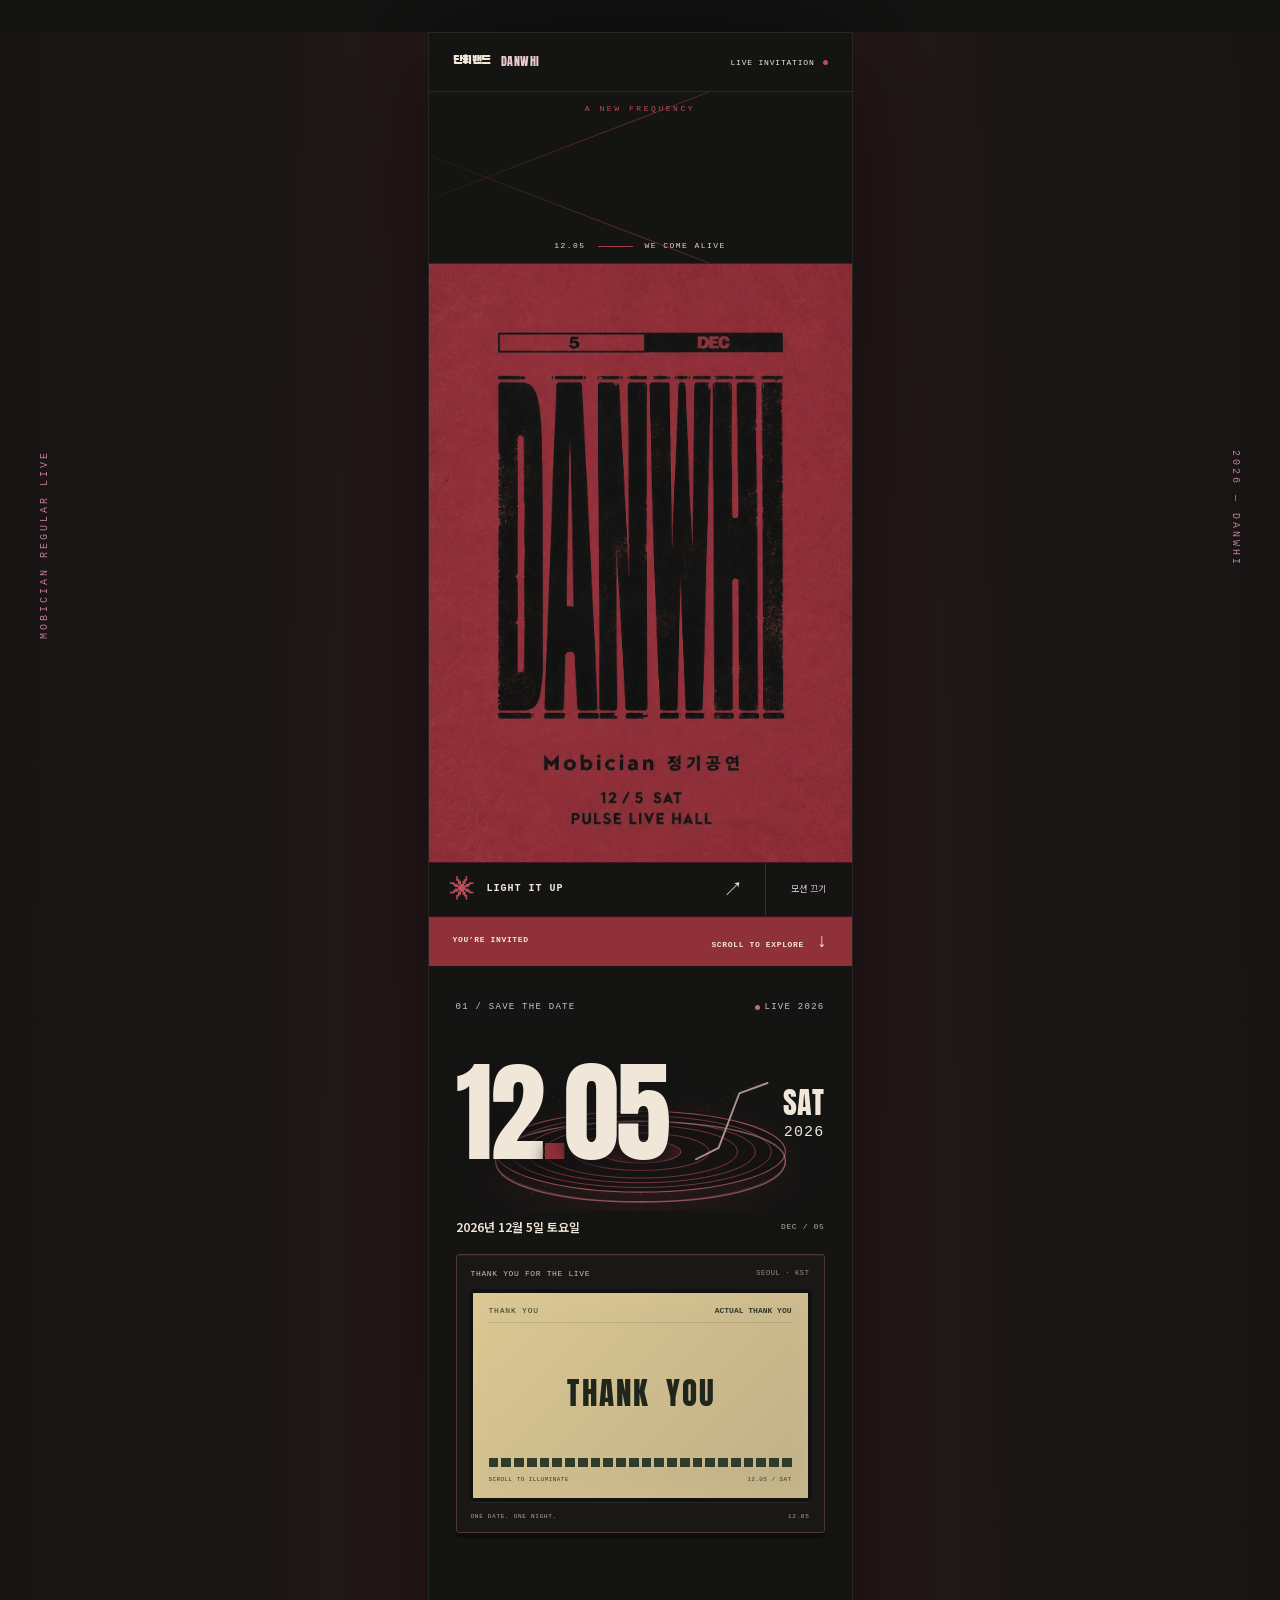
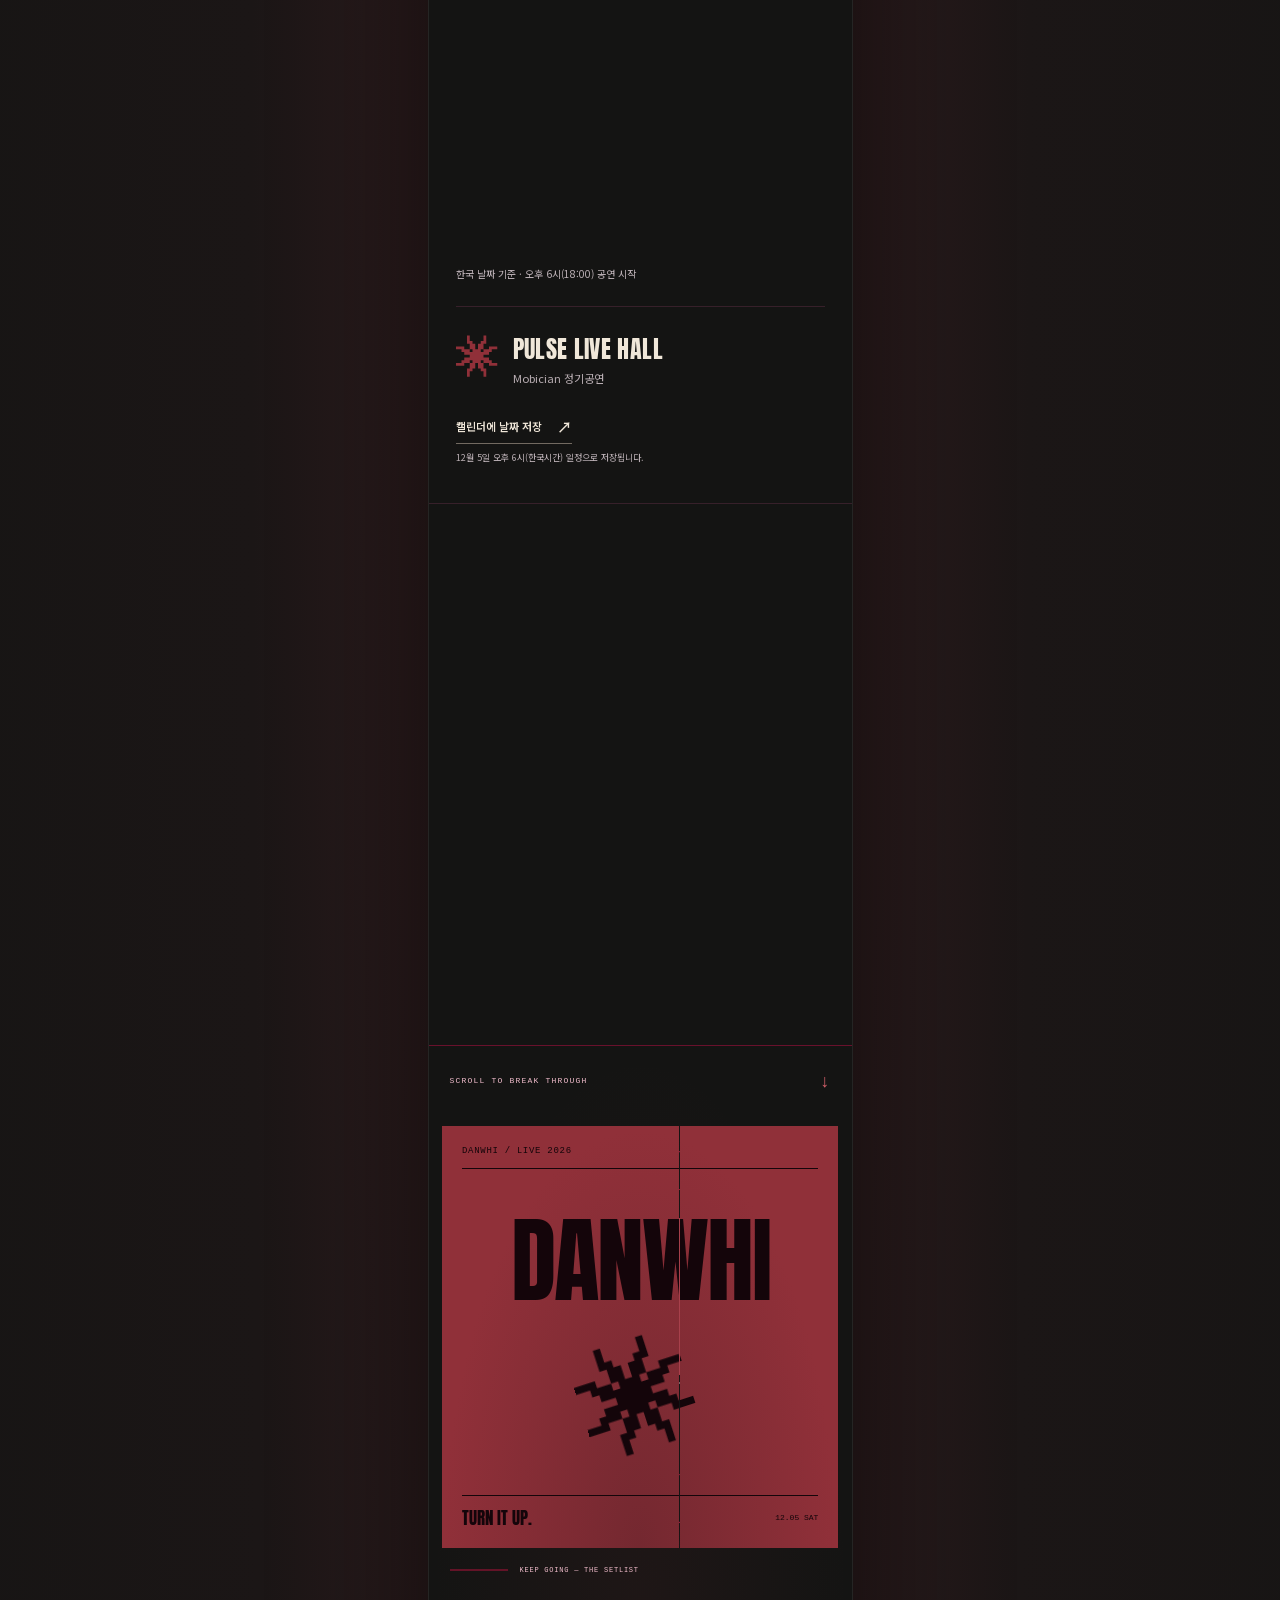
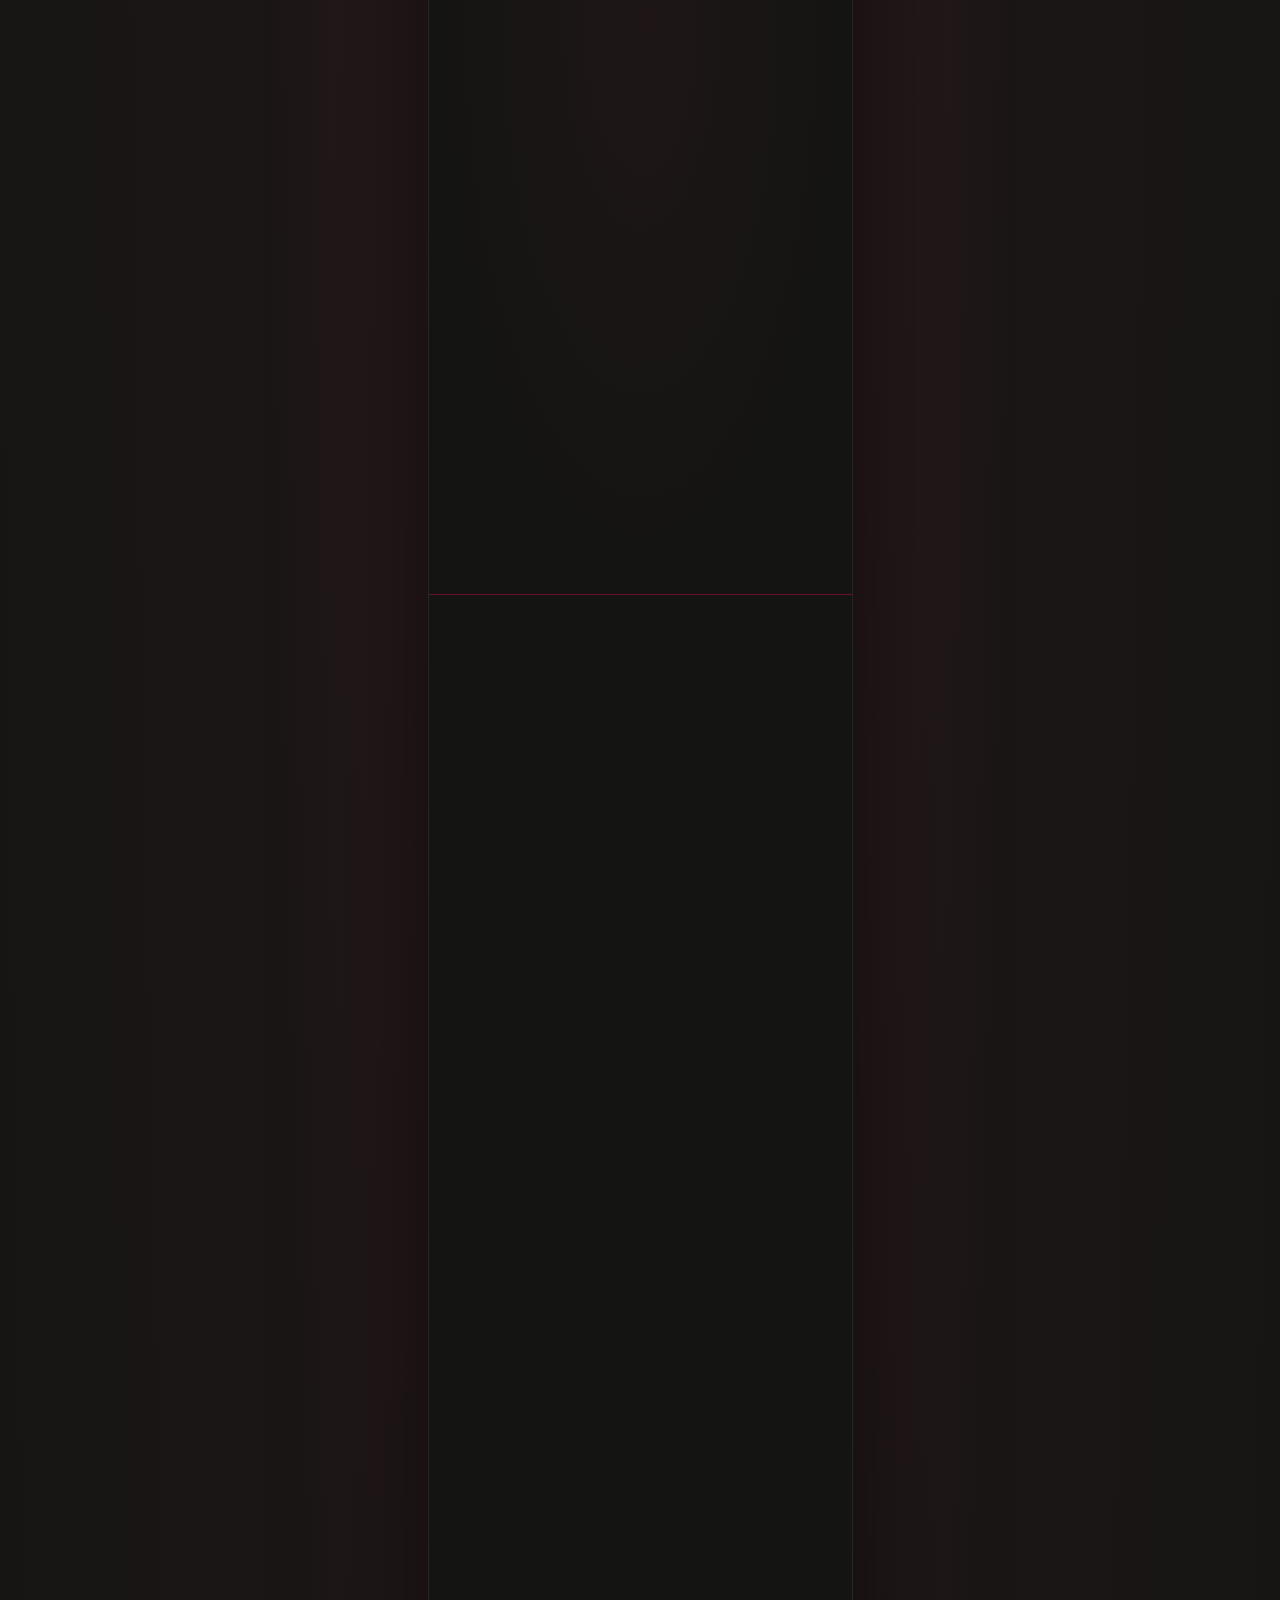
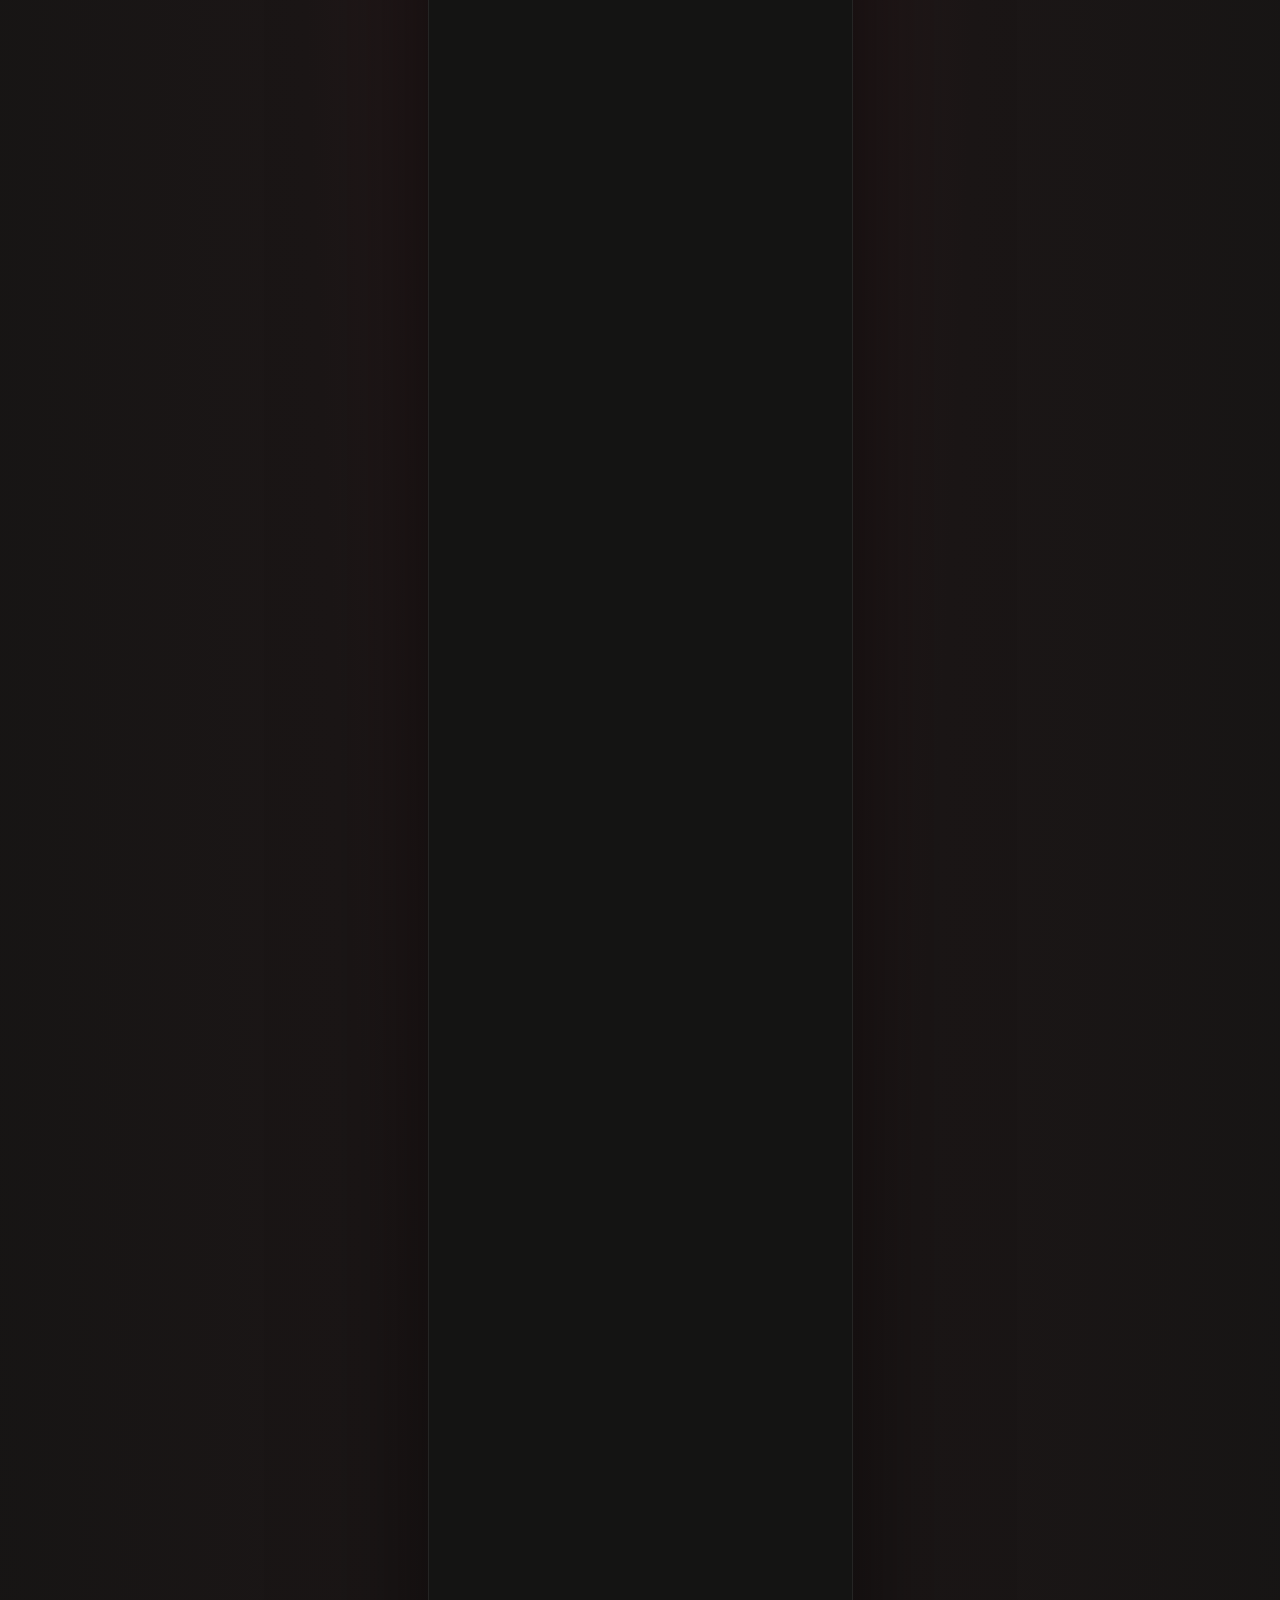
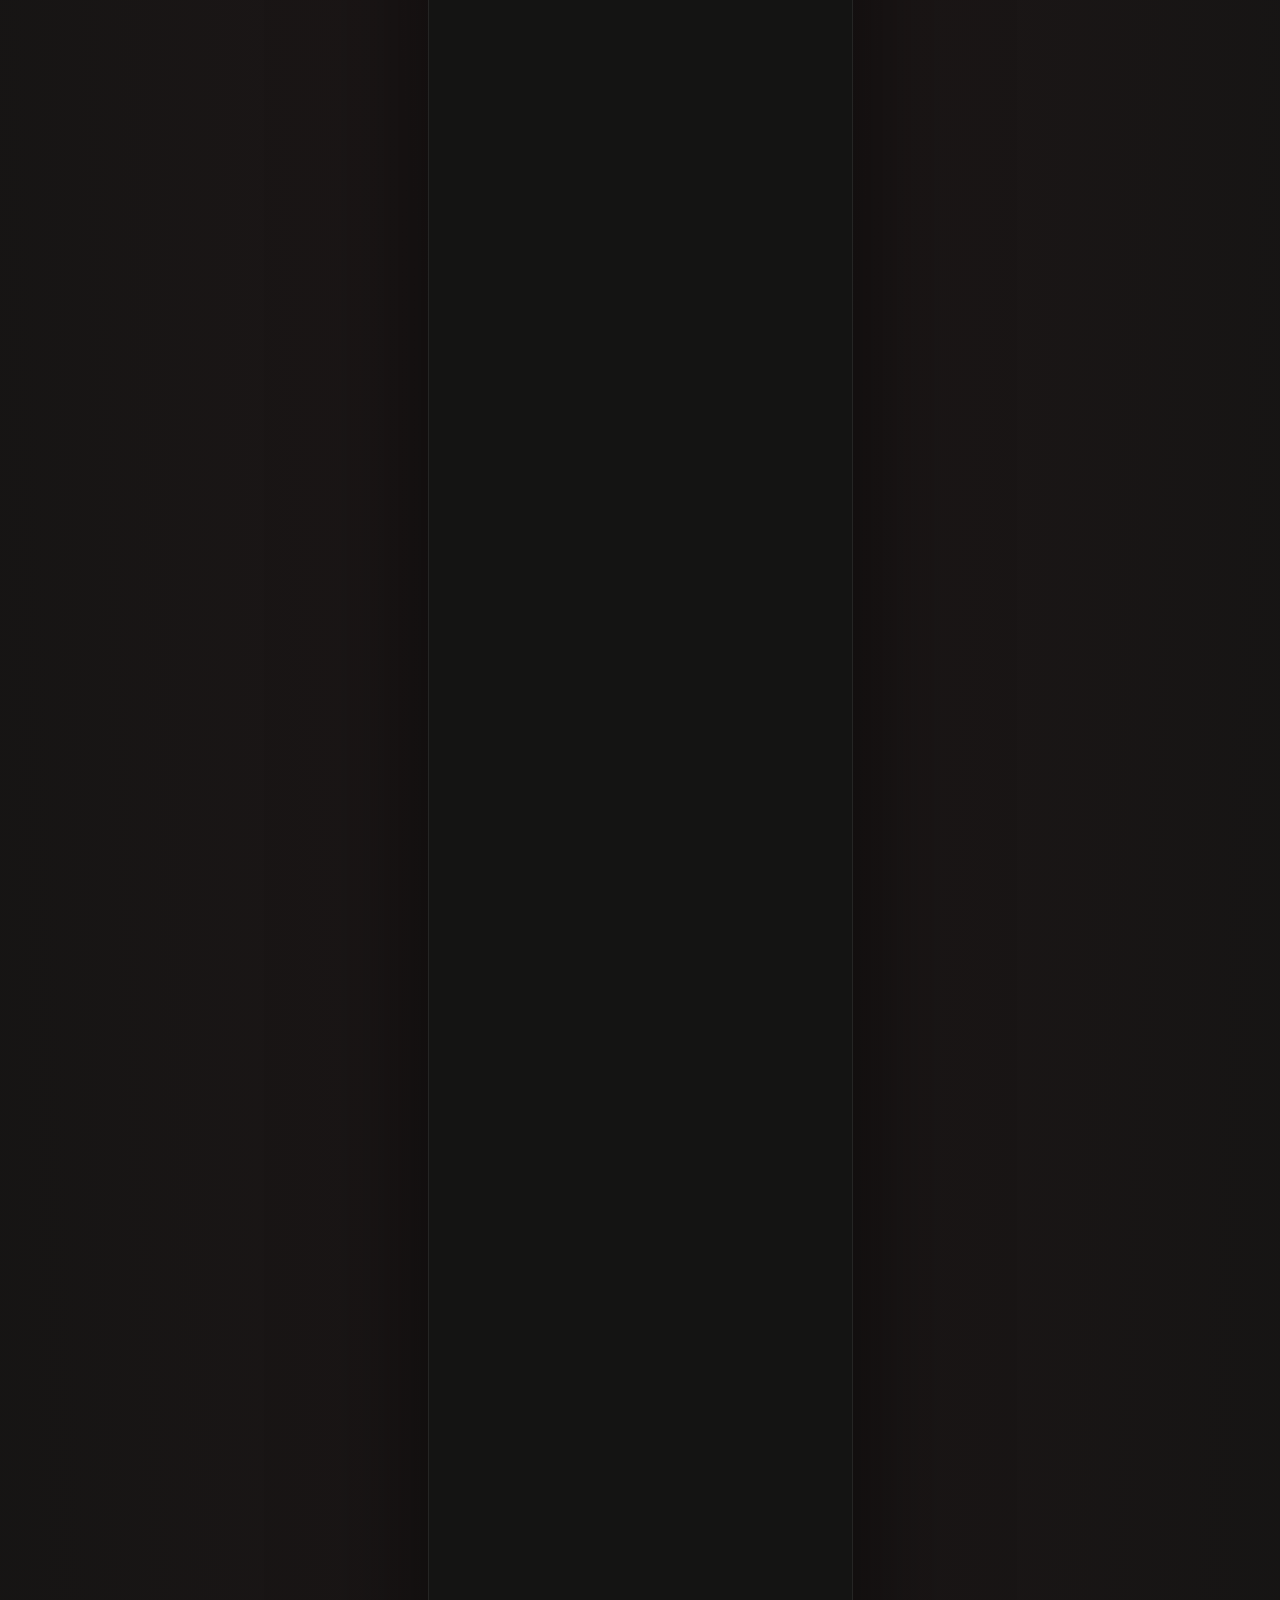
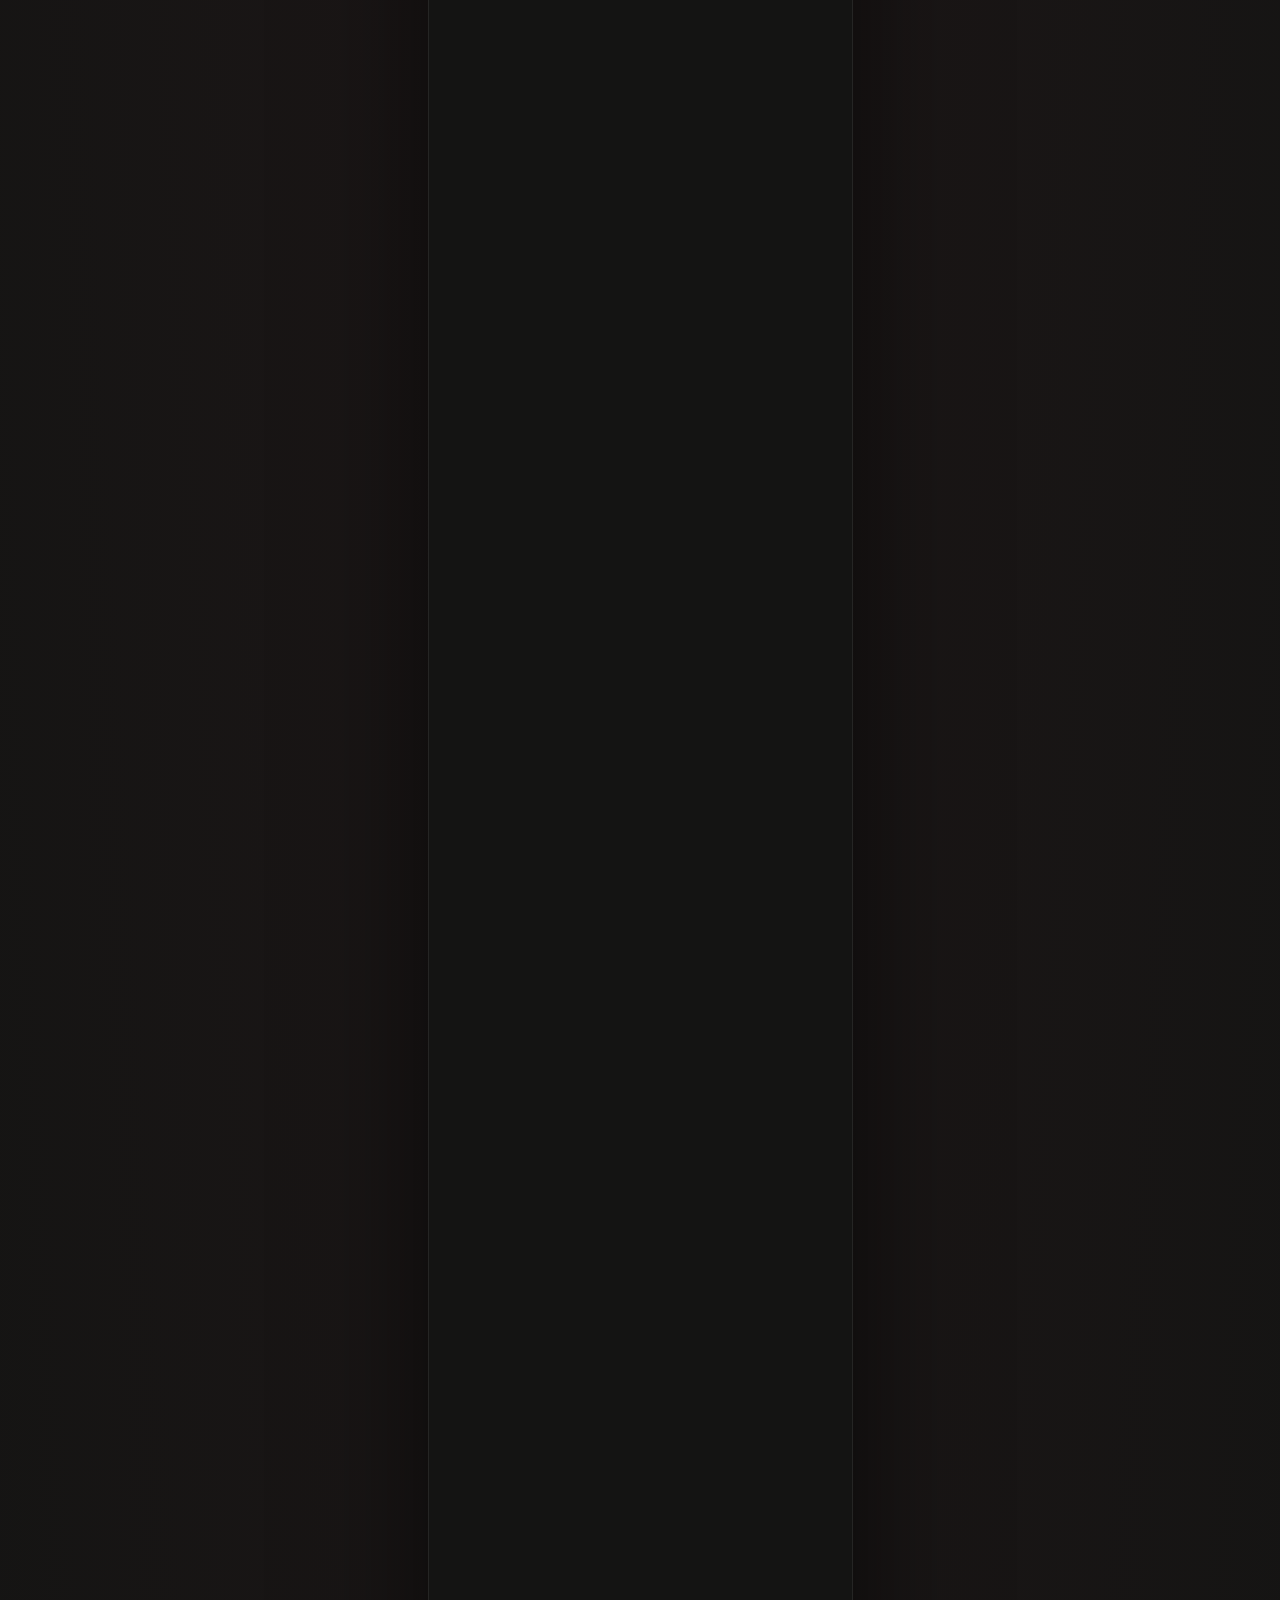
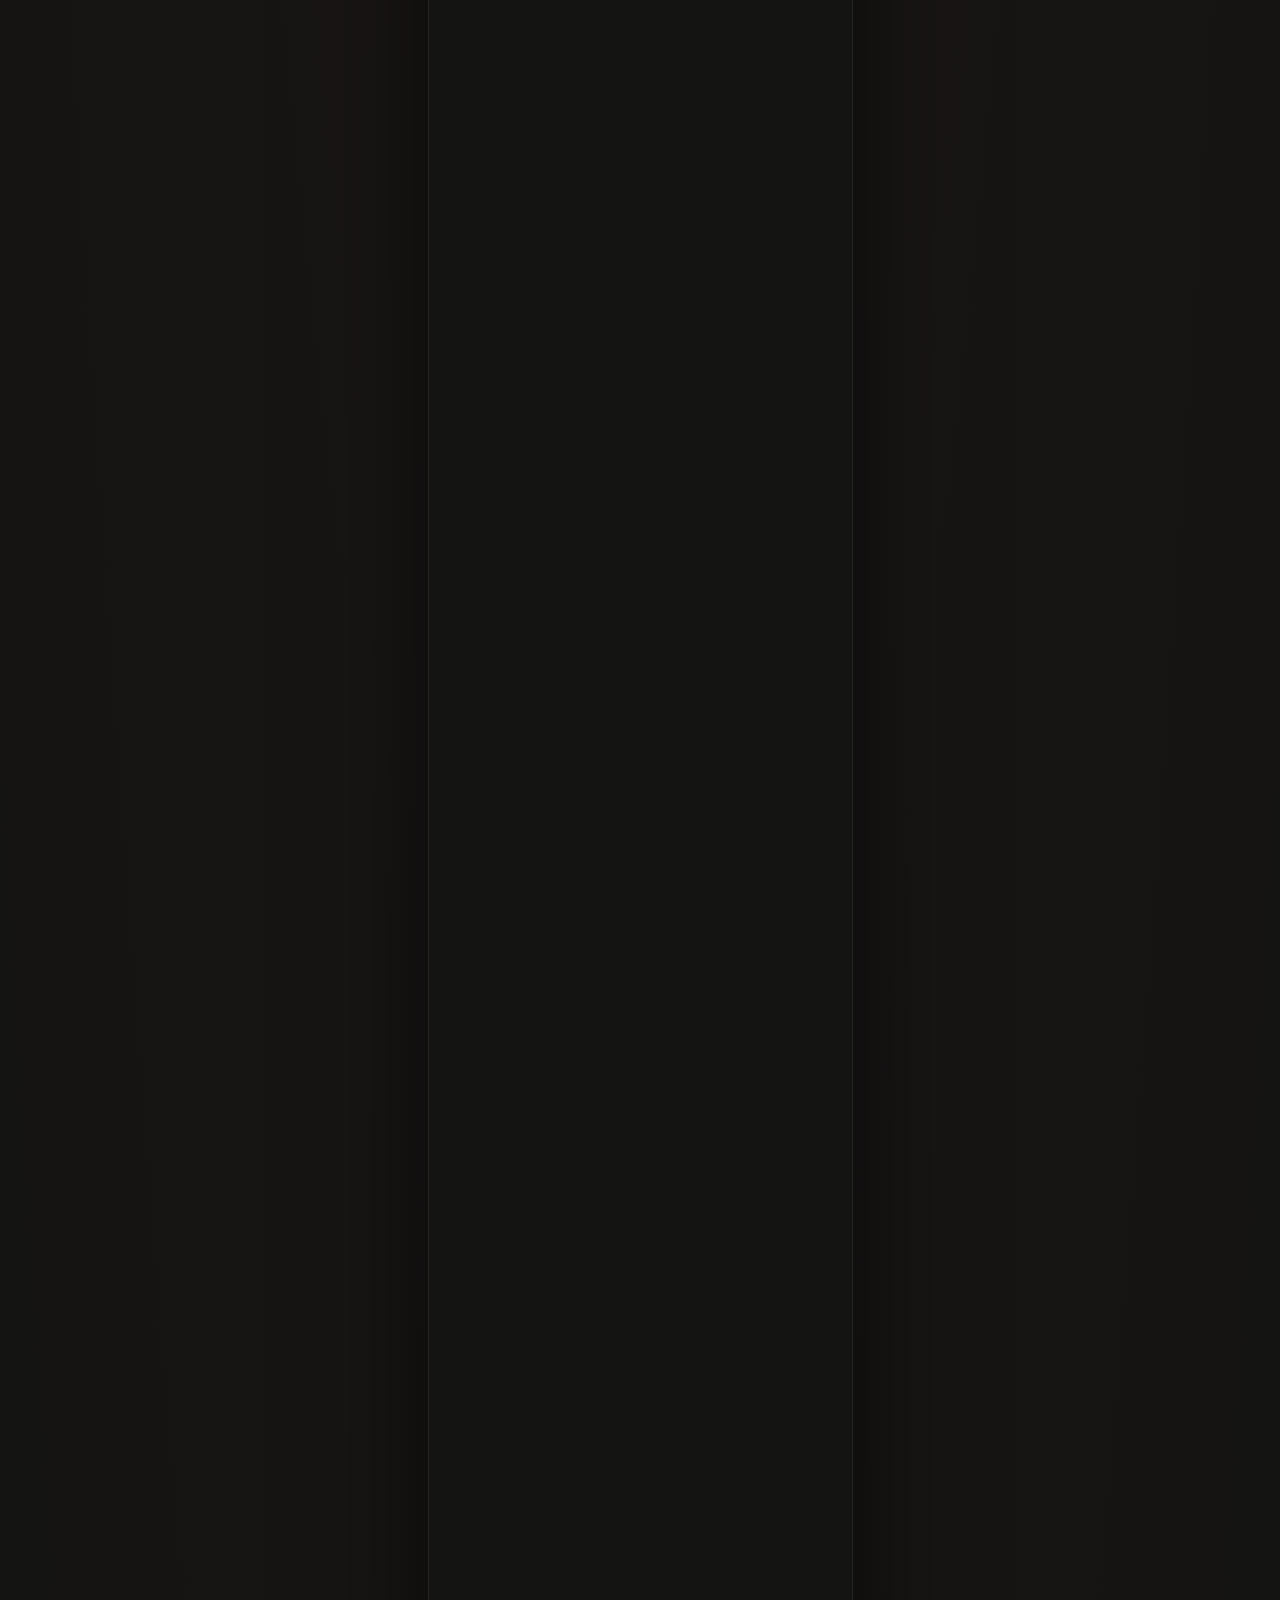
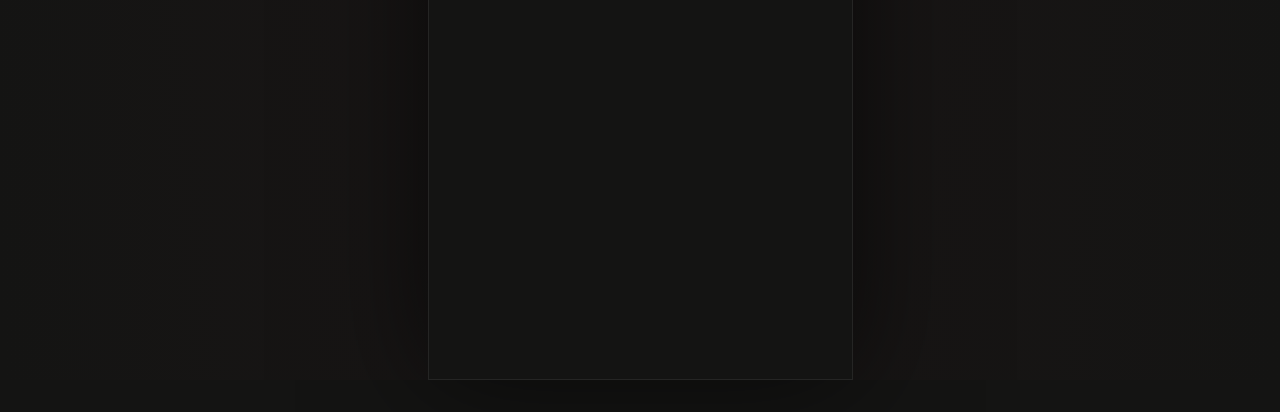
==== commit 56e18986: "정상호(드럼) 사진 추가" ====
--- a/index.html
+++ b/index.html
@@ -38,7 +38,7 @@
 <details class="song"><summary><span class="track-no">10</span><span class="track"><strong>Lovers</strong><span>마치</span></span><span class="plus" aria-hidden="true"></span></summary><div class="song-links"><a href="https://www.youtube.com/results?search_query=%EB%A7%88%EC%B9%98%20Lovers" target="_blank" rel="noopener noreferrer" aria-label="마치 - Lovers YouTube에서 검색 (새 창)">YouTube 검색 <span aria-hidden="true">↗</span></a><a href="https://open.spotify.com/search/%EB%A7%88%EC%B9%98%20Lovers" target="_blank" rel="noopener noreferrer" aria-label="마치 - Lovers Spotify에서 검색 (새 창)">Spotify 검색 <span aria-hidden="true">↗</span></a></div></details>
 <details class="song"><summary><span class="track-no">11</span><span class="track"><strong>Master of puppets</strong><span>메탈리카</span></span><span class="plus" aria-hidden="true"></span></summary><div class="song-links"><a href="https://www.youtube.com/results?search_query=%EB%A9%94%ED%83%88%EB%A6%AC%EC%B9%B4%20Master%20of%20puppets" target="_blank" rel="noopener noreferrer" aria-label="메탈리카 - Master of puppets YouTube에서 검색 (새 창)">YouTube 검색 <span aria-hidden="true">↗</span></a><a href="https://open.spotify.com/search/%EB%A9%94%ED%83%88%EB%A6%AC%EC%B9%B4%20Master%20of%20puppets" target="_blank" rel="noopener noreferrer" aria-label="메탈리카 - Master of puppets Spotify에서 검색 (새 창)">Spotify 검색 <span aria-hidden="true">↗</span></a></div></details>
 <details class="song"><summary><span class="track-no">12</span><span class="track"><strong>Highlight</strong><span>터치드</span></span><span class="plus" aria-hidden="true"></span></summary><div class="song-links"><a href="https://www.youtube.com/results?search_query=%ED%84%B0%EC%B9%98%EB%93%9C%20Highlight" target="_blank" rel="noopener noreferrer" aria-label="터치드 - Highlight YouTube에서 검색 (새 창)">YouTube 검색 <span aria-hidden="true">↗</span></a><a href="https://open.spotify.com/search/%ED%84%B0%EC%B9%98%EB%93%9C%20Highlight" target="_blank" rel="noopener noreferrer" aria-label="터치드 - Highlight Spotify에서 검색 (새 창)">Spotify 검색 <span aria-hidden="true">↗</span></a></div></details></div><p class="search-note">곡을 누르면 YouTube · Spotify 검색 링크가 열립니다.<br>음악은 각 서비스에서 감상할 수 있습니다.</p></section>
-<section class="members-section section" id="members" aria-labelledby="members-heading"><div class="section-label"><span>THE BAND / 7 MEMBERS</span><span aria-hidden="true">✷</span></div><h2 class="members-heading" id="members-heading">MEET<br>DANWHI<i aria-hidden="true"></i></h2><ul class="members"><li class="member member-photo"><img src="/assets/members/vocal-hong-yeri.jpg" alt="보컬 홍예리" width="640" height="800" loading="lazy" decoding="async"><div class="member-text"><span class="member-role">VOCAL</span><span class="member-name">홍예리</span></div></li><li class="member"><span class="member-role">VOCAL</span><span class="member-name">임병률</span></li><li class="member member-photo"><img src="/assets/members/guitar-kim-seungcheol.jpg" alt="기타 김승철" width="640" height="800" loading="lazy" decoding="async"><div class="member-text"><span class="member-role">GUITAR</span><span class="member-name">김승철</span></div></li><li class="member member-photo"><img src="/assets/members/guitar-jo-yongchan.jpg" alt="기타 조용찬" width="640" height="800" loading="lazy" decoding="async"><div class="member-text"><span class="member-role">GUITAR</span><span class="member-name">조용찬</span></div></li><li class="member member-photo"><img src="/assets/members/bass-jin-woobin.jpg" alt="베이스 진우빈" width="640" height="800" loading="lazy" decoding="async"><div class="member-text"><span class="member-role">BASS</span><span class="member-name">진우빈</span></div></li><li class="member"><span class="member-role">DRUMS</span><span class="member-name">정상호</span></li><li class="member member-photo"><img src="/assets/members/keys-jeon-ayoung.jpg" alt="키보드 전아영" width="640" height="800" loading="lazy" decoding="async"><div class="member-text"><span class="member-role">KEYS</span><span class="member-name">전아영</span></div></li></ul></section>
+<section class="members-section section" id="members" aria-labelledby="members-heading"><div class="section-label"><span>THE BAND / 7 MEMBERS</span><span aria-hidden="true">✷</span></div><h2 class="members-heading" id="members-heading">MEET<br>DANWHI<i aria-hidden="true"></i></h2><ul class="members"><li class="member member-photo"><img src="/assets/members/vocal-hong-yeri.jpg?v=8a5fe629e2" alt="보컬 홍예리" width="640" height="800" loading="lazy" decoding="async"><div class="member-text"><span class="member-role">VOCAL</span><span class="member-name">홍예리</span></div></li><li class="member"><span class="member-role">VOCAL</span><span class="member-name">임병률</span></li><li class="member member-photo"><img src="/assets/members/guitar-kim-seungcheol.jpg?v=4ec09df025" alt="기타 김승철" width="640" height="800" loading="lazy" decoding="async"><div class="member-text"><span class="member-role">GUITAR</span><span class="member-name">김승철</span></div></li><li class="member member-photo"><img src="/assets/members/guitar-jo-yongchan.jpg?v=bfbdbb03be" alt="기타 조용찬" width="640" height="800" loading="lazy" decoding="async"><div class="member-text"><span class="member-role">GUITAR</span><span class="member-name">조용찬</span></div></li><li class="member member-photo"><img src="/assets/members/bass-jin-woobin.jpg?v=e5fe6d0c91" alt="베이스 진우빈" width="640" height="800" loading="lazy" decoding="async"><div class="member-text"><span class="member-role">BASS</span><span class="member-name">진우빈</span></div></li><li class="member member-photo"><img src="/assets/members/drums-jeong-sangho.jpg?v=e7ce96fd43" alt="드럼 정상호" width="640" height="800" loading="lazy" decoding="async"><div class="member-text"><span class="member-role">DRUMS</span><span class="member-name">정상호</span></div></li><li class="member member-photo"><img src="/assets/members/keys-jeon-ayoung.jpg?v=11d1662ead" alt="키보드 전아영" width="640" height="800" loading="lazy" decoding="async"><div class="member-text"><span class="member-role">KEYS</span><span class="member-name">전아영</span></div></li></ul></section>
 <section class="venue-section section" id="venue" aria-labelledby="venue-heading"><div class="section-label"><span>03 / MEET US HERE</span><span aria-hidden="true">↗</span></div><h2 id="venue-heading">PULSE<br>LIVE HALL<span class="venue-period">.</span></h2><p class="venue-copy">지도를 펼치면, 우리의 무대.</p><div class="venue-map-options" id="venue-map-options" role="group" aria-label="지도 표시 방식" hidden><button type="button" id="walk-view-button" aria-pressed="true" aria-controls="walk-view">도보 경로 <span>1번 출구 → PULSE</span></button><button type="button" id="surrounding-view-button" aria-pressed="false" aria-controls="surrounding-map">주변 지도 <span>Kakao Map ↗</span></button></div><figure class="venue-map" id="venue-map"><div class="map-scene"><div class="map-viewport"><div class="walk-view" id="walk-view"><svg class="walk-geographic-map" viewBox="0 0 400 352" xmlns="http://www.w3.org/2000/svg" role="img" aria-labelledby="walk-map-title walk-map-desc"><title id="walk-map-title">신논현역 1번 출구에서 펄스 라이브홀까지 도보 경로</title><desc id="walk-map-desc">사평대로를 따라 서쪽으로 268미터 이동한 뒤 역전우동0410 앞에서 오른쪽 주흥길로 들어가 96미터 이동합니다. 공연장은 오른쪽 GS25 건물 지하입니다. 경로선은 실제 도로 중심선 기준이며 보도 세부선이 아닙니다.</desc><defs><clipPath id="walk-map-clip"><rect width="400" height="352"/></clipPath></defs><rect width="400" height="352" fill="#903039"/><g clip-path="url(#walk-map-clip)"><g fill="#682b32" stroke="#a25359" stroke-width=".6"><polygon points="368.27,63.85 386.88,57.46 392.08,72.61 393.54,76.85 374.93,83.24 368.27,63.85"/><polygon points="44.10,248.71 54.96,279.96 104.62,260.64 93.50,228.52 44.10,248.71"/><polygon points="165.52,280.31 170.93,297.32 191.75,287.35 188.70,279.53 197.77,276.09 195.03,268.67 165.52,280.31"/><polygon points="284.96,267.92 314.94,293.35 315.97,292.14 318.28,294.09 319.10,293.11 321.98,295.54 322.75,294.61 325.18,296.67 326.43,295.19 328.85,297.21 332.65,292.67 330.10,290.54 331.30,289.10 328.58,286.82 330.01,285.11 327.18,282.76 328.59,281.06 326.31,279.16 328.03,277.09 322.51,272.51 321.22,274.05 317.97,271.35 319.89,269.03 313.80,263.97 313.18,264.71 307.85,260.28 306.75,261.60 305.35,260.42 284.96,267.92"/><polygon points="280.44,250.02 285.40,263.11 317.71,250.87 312.15,236.28 293.62,243.40 294.12,244.84 280.44,250.02"/><polygon points="341.45,301.17 359.85,300.79 355.63,289.29 350.01,290.44 350.52,293.38 348.22,293.51 347.84,291.08 341.32,291.85 341.45,301.17"/><polygon points="367.87,294.23 370.46,301.10 371.58,300.65 372.11,301.97 372.71,303.29 373.44,304.31 374.25,305.26 375.21,306.20 376.32,307.05 402.09,296.91 395.33,279.43 368.94,289.45 369.43,293.66 367.87,294.23"/><polygon points="395.00,277.54 392.59,271.27 385.28,274.09 387.68,280.35 395.00,277.54"/><polygon points="369.12,206.30 372.65,205.00 369.18,195.58 365.65,196.88 369.12,206.30"/><polygon points="322.15,169.73 336.15,164.52 341.67,179.36 327.68,184.57 322.15,169.73"/><polygon points="309.93,174.33 315.46,189.10 327.68,184.57 322.15,169.73 309.93,174.33"/><polygon points="336.15,164.52 341.67,179.36 354.22,174.71 348.75,159.83 336.15,164.52"/><polygon points="280.25,183.82 294.33,178.43 287.15,159.68 273.07,165.07 280.25,183.82"/><polygon points="270.28,278.88 270.64,274.39 266.20,264.43 253.98,269.18 259.70,282.75 270.28,278.88"/><polygon points="259.72,245.05 256.59,236.38 239.11,242.69 242.24,251.36 259.72,245.05"/><polygon points="242.52,217.91 249.20,236.44 233.88,241.96 227.21,223.41 242.52,217.91"/><polygon points="223.58,217.11 221.86,212.54 239.42,205.88 241.14,210.44 223.58,217.11"/><polygon points="214.13,206.83 215.78,211.57 223.72,208.79 223.10,207.04 235.07,202.70 236.00,202.09 236.52,200.96 236.31,199.92 235.48,199.20 234.25,199.30 214.13,206.83"/><polygon points="207.28,188.82 210.42,197.49 237.38,187.77 234.26,179.10 207.28,188.82"/><polygon points="200.65,205.83 208.89,202.89 203.41,187.56 195.17,190.51 200.65,205.83"/><polygon points="178.39,198.04 182.95,210.89 196.29,206.16 191.74,193.31 178.39,198.04"/><polygon points="167.92,220.90 176.12,217.91 170.82,203.46 162.63,206.46 167.92,220.90"/><polygon points="127.34,246.72 128.27,253.73 131.28,256.12 132.63,259.48 168.17,246.00 165.22,238.65 167.12,237.91 158.52,216.60 157.65,215.31 156.51,214.51 154.59,213.83 153.11,214.00 151.82,214.62 150.79,215.93 150.02,217.46 149.51,219.52 149.86,221.62 150.78,224.15 155.39,236.34 127.34,246.72"/><polygon points="398.35,131.98 404.62,148.79 423.31,141.82 417.04,125.00 398.35,131.98"/><polygon points="394.07,109.57 392.02,114.84 396.95,127.99 418.22,120.03 411.83,102.92 394.07,109.57"/><polygon points="282.10,82.17 292.78,112.49 310.26,106.32 305.52,92.87 299.12,95.12 293.18,78.27 282.10,82.17"/><polygon points="309.75,90.54 313.83,103.15 332.95,96.96 328.87,84.35 309.75,90.54"/><polygon points="33.08,198.40 36.62,207.63 -7.65,224.55 -9.55,219.60 -2.25,216.83 -3.89,212.53 -0.45,211.22 33.08,198.40"/><polygon points="31.97,187.68 36.95,201.07 40.31,199.82 41.32,202.53 64.51,193.89 57.59,175.32 35.54,183.53 36.46,186.01 31.97,187.68"/><polygon points="75.42,156.08 87.35,187.43 72.06,193.25 68.00,182.58 73.10,180.64 68.96,169.76 72.85,168.28 69.12,158.48 75.42,156.08"/><polygon points="94.89,171.22 99.92,184.88 140.78,169.82 136.84,159.13 109.79,169.09 108.70,166.13 94.89,171.22"/><polygon points="138.84,148.03 144.18,162.41 142.82,162.92 144.81,168.27 161.87,161.93 155.18,143.93 145.29,147.61 144.65,145.87 138.84,148.03"/><polygon points="176.56,143.38 180.95,154.83 164.63,161.07 159.24,146.99 164.26,145.08 165.27,147.70 176.56,143.38"/><polygon points="216.80,127.50 221.14,139.41 198.92,147.50 194.58,135.58 216.80,127.50"/><polygon points="194.31,138.10 199.39,151.47 184.12,157.29 179.02,143.93 194.31,138.10"/><polygon points="230.08,123.86 231.24,136.39 251.25,128.61 246.88,117.33 230.08,123.86"/><polygon points="249.06,114.73 254.39,128.52 266.43,123.87 261.10,110.08 249.06,114.73"/><polygon points="267.72,121.97 282.42,116.32 276.87,101.87 262.17,107.52 267.72,121.97"/><polygon points="39.96,248.51 50.44,279.73 1.56,296.13 -8.92,264.90 39.96,248.51"/><polygon points="305.38,177.07 309.73,175.45 315.35,190.59 312.20,191.82 310.95,192.22 305.38,177.07"/><polygon points="128.72,272.67 156.01,259.84 168.15,294.12 142.32,305.40 128.72,272.67"/><polygon points="352.29,15.16 356.00,25.17 352.32,26.54 357.09,39.45 378.86,31.38 370.38,8.46 352.29,15.16"/><polygon points="262.48,186.54 255.81,169.09 268.98,164.05 275.66,181.50 262.48,186.54"/><polygon points="228.24,294.25 219.00,298.16 216.58,296.72 214.31,291.56 225.77,287.42 228.24,294.25"/><polygon points="52.63,90.78 61.12,97.04 60.08,98.42 58.30,100.81 56.50,103.29 55.21,105.05 51.52,105.84 50.18,106.13 44.44,101.90 52.63,90.78"/><polygon points="11.60,58.79 4.68,71.18 3.17,70.33 2.07,69.72 1.25,71.20 -0.19,70.39 -1.58,69.62 -0.96,68.51 -2.03,67.92 -3.20,67.26 3.93,54.50 11.60,58.79"/><polygon points="21.65,65.02 13.30,78.22 6.18,73.71 5.01,72.97 13.36,59.77 21.65,65.02"/><polygon points="31.45,71.47 23.32,85.16 17.65,81.79 15.92,80.77 24.06,67.07 31.45,71.47"/><polygon points="39.76,81.88 33.77,92.41 29.95,90.24 25.99,88.00 28.86,82.96 31.98,77.46 39.76,81.88"/><polygon points="49.87,88.38 42.80,99.83 35.10,95.08 38.67,89.29 42.17,83.63 49.87,88.38"/><polygon points="59.75,130.95 59.09,129.14 57.54,129.79 56.50,127.02 58.07,126.40 55.00,117.92 57.65,116.95 61.42,120.26 65.00,123.41 65.24,124.17 65.67,125.42 66.35,127.22 66.81,128.38 59.75,130.95"/><polygon points="44.87,133.31 40.80,121.39 45.18,119.89 49.57,118.40 53.63,130.32 44.87,133.31"/><polygon points="29.60,141.10 27.70,135.11 40.69,130.99 41.15,132.43 42.59,136.97 29.60,141.10"/><polygon points="27.02,131.92 24.12,122.99 26.46,122.23 29.93,121.11 35.42,119.32 38.32,128.25 27.02,131.92"/><polygon points="17.84,143.63 13.62,130.93 16.11,130.10 21.06,128.46 23.27,127.73 27.48,140.43 17.84,143.63"/><polygon points="10.46,146.82 5.89,133.00 7.45,132.49 9.98,131.66 11.67,131.09 16.24,144.92 10.46,146.82"/><polygon points="2.87,128.90 8.40,145.95 3.31,147.60 -2.22,130.55 0.32,129.73 2.87,128.90"/><polygon points="0.61,146.67 -16.62,152.19 -21.30,137.59 -11.79,134.54 -4.07,132.07 0.61,146.67"/><polygon points="-11.75,99.79 5.79,94.23 11.88,113.39 8.43,114.48 7.74,112.31 4.32,101.54 -5.90,104.79 -3.02,113.83 -6.90,115.05 -11.75,99.79"/><polygon points="22.94,93.98 24.52,95.21 26.14,96.46 22.25,101.48 19.05,99.01 22.94,93.98"/><polygon points="20.92,103.38 30.52,100.20 31.43,102.93 33.08,102.38 34.76,101.83 35.87,105.16 36.33,106.55 34.22,107.26 29.52,108.81 26.06,109.96 23.39,110.85 20.92,103.38"/><polygon points="13.52,88.19 14.14,88.60 15.96,89.82 17.44,90.81 19.17,91.98 20.74,93.03 15.52,100.80 8.30,95.95 13.52,88.19"/><polygon points="9.54,103.46 19.23,100.35 21.76,108.25 20.49,108.66 17.93,109.48 18.47,111.17 17.21,111.57 15.44,112.14 13.72,112.69 12.62,113.05 9.54,103.46"/><polygon points="-6.45,82.92 2.22,80.23 6.18,83.10 10.88,86.53 6.18,93.07 -2.48,95.76 -6.45,82.92"/><polygon points="242.85,253.69 261.63,246.43 267.12,261.12 248.16,268.76 242.85,253.69"/><polygon points="96.81,41.70 103.62,30.49 111.26,35.14 104.44,46.35 96.81,41.70"/><polygon points="84.43,34.63 89.87,24.52 98.12,28.95 92.68,39.07 84.43,34.63"/><polygon points="75.25,29.17 81.07,18.57 88.96,22.89 83.14,33.50 75.25,29.17"/><polygon points="49.25,27.47 53.52,20.19 60.90,24.53 56.62,31.80 49.25,27.47"/><polygon points="58.07,32.58 62.12,25.48 70.16,30.08 66.12,37.16 58.07,32.58"/><polygon points="68.54,40.05 73.16,31.87 80.38,35.94 75.76,44.13 68.54,40.05"/><polygon points="88.92,50.63 94.64,54.03 97.99,53.31 101.45,47.90 93.09,42.99 88.92,50.63"/><polygon points="78.24,44.90 83.12,36.44 91.26,41.13 86.38,49.59 78.24,44.90"/><polygon points="40.12,41.81 45.26,33.03 51.87,36.90 46.72,45.68 40.12,41.81"/><polygon points="50.12,45.88 55.20,36.81 64.33,41.92 59.25,50.99 50.12,45.88"/><polygon points="77.93,61.00 83.01,52.83 92.04,58.46 86.95,66.62 77.93,61.00"/><polygon points="64.15,51.97 68.13,44.87 77.05,49.88 73.08,56.97 64.15,51.97"/><polygon points="39.50,65.49 43.49,57.39 51.44,61.31 47.45,69.40 39.50,65.49"/><polygon points="33.62,76.41 38.37,67.67 45.02,71.28 40.28,80.03 33.62,76.41"/><polygon points="44.40,53.93 48.20,47.30 59.55,53.80 55.75,60.42 44.40,53.93"/><polygon points="57.50,61.20 61.93,53.62 74.57,60.99 70.14,68.58 57.50,61.20"/><polygon points="71.53,69.81 77.04,61.62 84.10,66.37 78.60,74.56 71.53,69.81"/><polygon points="53.84,89.36 59.05,81.14 67.77,86.65 62.56,94.89 53.84,89.36"/><polygon points="62.25,77.50 67.13,69.66 76.16,75.28 71.28,83.12 62.25,77.50"/><polygon points="48.78,69.97 53.10,62.54 62.95,68.27 58.64,75.70 48.78,69.97"/><polygon points="42.24,82.04 47.67,73.56 57.16,79.65 51.72,88.13 42.24,82.04"/><polygon points="31.51,56.30 39.48,43.19 46.55,47.06 38.68,60.53 31.51,56.30"/><polygon points="26.25,65.58 31.25,57.42 38.57,61.91 33.57,70.07 26.25,65.58"/><polygon points="27.33,34.89 33.98,23.64 41.92,28.33 35.27,39.59 27.33,34.89"/><polygon points="17.84,29.84 24.57,18.33 31.53,22.41 24.80,33.91 17.84,29.84"/><polygon points="9.74,41.55 15.42,31.30 24.08,36.09 18.41,46.35 9.74,41.55"/><polygon points="19.54,47.28 26.28,35.53 34.28,40.12 27.53,51.86 19.54,47.28"/><polygon points="13.87,58.31 19.49,48.81 26.82,53.14 21.19,62.65 13.87,58.31"/><polygon points="2.83,52.44 8.20,42.71 16.97,47.56 11.59,57.28 2.83,52.44"/><polygon points="-11.35,44.18 -6.98,36.62 1.58,41.58 -2.79,49.13 -11.35,44.18"/><polygon points="-5.89,34.63 -1.12,26.58 6.72,31.23 1.95,39.28 -5.89,34.63"/><polygon points="0.20,24.42 5.14,16.08 13.23,20.88 8.29,29.22 0.20,24.42"/><polygon points="261.79,210.99 286.26,201.33 280.93,187.82 295.31,182.13 303.73,203.47 264.88,218.81 261.79,210.99"/><polygon points="260.32,194.10 265.02,206.09 281.12,199.77 276.42,187.78 260.32,194.10"/><polygon points="293.72,35.57 302.56,59.57 315.40,54.85 306.56,30.84 293.72,35.57"/><polygon points="288.05,21.57 292.81,34.41 305.81,29.59 298.40,9.61 288.05,21.57"/><polygon points="17.78,197.26 12.95,181.61 18.85,179.79 23.68,195.45 17.78,197.26"/><polygon points="-4.01,184.45 1.17,199.87 13.95,195.56 8.78,180.16 -4.01,184.45"/><polygon points="-5.66,158.97 -0.94,172.17 4.16,170.33 -0.56,157.15 -5.66,158.97"/><polygon points="-0.98,153.33 6.02,171.48 14.76,168.10 7.77,149.96 -0.98,153.33"/><polygon points="12.91,152.06 17.82,166.32 24.37,164.07 19.47,149.80 12.91,152.06"/><polygon points="24.86,150.16 28.93,161.46 35.00,159.28 30.94,147.97 24.86,150.16"/><polygon points="64.67,135.42 35.68,145.14 39.61,156.82 70.66,144.13 73.16,141.87 72.61,138.15 64.67,135.42"/><polygon points="109.09,71.08 116.48,68.20 111.07,54.32 103.68,57.20 109.09,71.08"/><polygon points="118.18,67.04 124.68,64.75 118.94,48.49 112.44,50.79 118.18,67.04"/><polygon points="118.26,40.42 120.86,47.88 130.83,43.39 126.88,30.81 118.26,40.42"/><polygon points="123.28,52.07 126.28,60.83 142.60,55.25 139.59,46.47 123.28,52.07"/><polygon points="110.40,76.10 114.45,86.70 122.27,83.72 118.22,73.12 110.40,76.10"/><polygon points="126.52,64.55 130.57,75.14 138.38,72.17 134.33,61.56 126.52,64.55"/><polygon points="136.68,61.59 139.33,68.63 147.37,65.60 144.72,58.56 136.68,61.59"/><polygon points="117.71,90.59 125.26,114.13 141.72,108.86 134.17,85.32 117.71,90.59"/><polygon points="137.90,92.64 146.41,115.84 163.32,109.64 164.39,106.74 158.98,92.00 147.17,96.33 144.87,90.08 137.90,92.64"/><polygon points="141.92,75.78 144.57,82.82 152.62,79.79 149.96,72.75 141.92,75.78"/><polygon points="133.27,78.20 136.24,86.28 142.74,83.88 139.77,75.80 133.27,78.20"/><polygon points="123.55,116.56 126.54,124.91 143.90,118.67 140.90,110.32 123.55,116.56"/><polygon points="64.27,106.74 73.42,113.14 80.98,102.32 71.83,95.92 64.27,106.74"/><polygon points="82.58,100.36 85.87,109.69 110.75,100.94 107.47,91.61 82.58,100.36"/><polygon points="71.45,117.41 77.54,126.47 87.73,119.62 81.65,110.57 71.45,117.41"/><polygon points="80.62,129.37 84.25,140.16 95.25,136.46 91.62,125.67 80.62,129.37"/><polygon points="94.15,123.04 98.44,135.20 107.51,132.00 103.22,119.84 94.15,123.04"/><polygon points="93.04,120.16 104.17,116.28 109.22,130.80 121.37,126.57 114.93,108.06 91.65,116.16 93.04,120.16"/><polygon points="161.70,43.59 164.35,50.63 172.39,47.61 169.75,40.57 161.70,43.59"/><polygon points="156.89,34.20 159.57,41.28 168.98,37.73 166.30,30.65 156.89,34.20"/><polygon points="144.78,38.85 147.43,45.89 157.97,41.92 155.32,34.88 144.78,38.85"/><polygon points="140.85,25.93 143.49,32.97 154.04,29.01 151.38,21.97 140.85,25.93"/><polygon points="153.63,21.28 156.13,28.43 165.25,25.24 162.75,18.10 153.63,21.28"/><polygon points="166.66,25.27 168.54,31.26 190.85,24.25 188.96,18.26 166.66,25.27"/><polygon points="172.19,33.80 174.25,39.68 194.47,32.60 192.41,26.72 172.19,33.80"/><polygon points="174.93,42.65 177.49,50.24 198.31,43.23 195.75,35.64 174.93,42.65"/><polygon points="147.68,48.17 150.25,55.20 161.00,51.26 158.43,44.23 147.68,48.17"/><polygon points="152.73,58.83 155.53,66.38 166.05,62.48 163.25,54.94 152.73,58.83"/><polygon points="165.35,52.67 168.40,61.59 176.75,58.40 173.40,49.64 165.35,52.67"/><polygon points="177.51,53.38 180.55,62.29 188.91,59.10 185.55,50.34 177.51,53.38"/><polygon points="189.68,50.41 192.35,57.49 201.76,53.94 199.08,46.85 189.68,50.41"/><polygon points="198.10,61.06 201.07,69.13 207.57,66.74 204.60,58.66 198.10,61.06"/><polygon points="182.62,69.28 185.43,76.39 197.34,71.68 194.53,64.57 182.62,69.28"/><polygon points="170.38,66.43 173.89,76.78 182.25,73.95 178.74,63.60 170.38,66.43"/><polygon points="156.08,70.96 159.24,79.64 170.02,75.72 166.85,67.03 156.08,70.96"/><polygon points="161.22,85.30 164.36,94.29 174.63,90.70 171.48,81.70 161.22,85.30"/><polygon points="175.22,81.83 177.89,88.92 187.30,85.36 184.62,78.29 175.22,81.83"/><polygon points="188.42,86.12 191.71,95.01 202.32,91.09 199.03,82.20 188.42,86.12"/><polygon points="166.69,96.95 170.25,107.06 180.93,103.28 177.38,93.19 166.69,96.95"/><polygon points="179.12,93.25 182.30,101.85 191.42,98.48 188.25,89.87 179.12,93.25"/><polygon points="200.48,77.00 206.35,93.49 216.19,90.00 217.64,85.39 213.06,72.53 200.48,77.00"/><polygon points="107.83,27.71 112.85,19.79 119.91,24.26 114.90,32.18 107.83,27.71"/><polygon points="88.56,150.30 93.08,163.07 120.72,153.30 116.19,140.51 88.56,150.30"/><polygon points="123.37,137.74 127.87,150.86 137.55,147.55 133.05,134.43 123.37,137.74"/><polygon points="158.88,123.41 163.80,138.17 172.72,135.20 167.79,120.44 158.88,123.41"/><polygon points="170.82,120.61 175.15,133.05 182.10,130.64 177.77,118.20 170.82,120.61"/><polygon points="180.72,116.88 185.05,129.32 191.99,126.90 187.66,114.46 180.72,116.88"/><polygon points="192.28,113.88 196.48,126.58 204.53,123.92 200.32,111.22 192.28,113.88"/><polygon points="204.03,104.85 209.45,120.96 219.00,117.74 213.59,101.63 204.03,104.85"/><polygon points="179.36,133.58 182.25,140.58 192.35,136.42 189.46,129.42 179.36,133.58"/></g><g fill="none" stroke="#271b1b" stroke-linecap="round" stroke-linejoin="round"><polyline points="147.88,331.07 154.94,327.97 164.38,323.83 178.15,318.57 210.87,306.09 215.93,304.20 261.49,286.14 278.61,279.51" stroke-width="3"/><polyline points="165.88,183.68 169.85,194.49 210.22,304.31 210.87,306.09" stroke-width="3"/><polyline points="278.61,279.51 235.50,172.00 230.35,159.17" stroke-width="7"/><polyline points="321.31,396.98 309.94,369.98 305.09,356.04 301.79,342.83 285.18,298.25 280.12,283.81 278.61,279.51" stroke-width="7"/><polyline points="-30.14,253.96 -24.58,253.44 -19.02,252.94 -3.80,249.98 12.25,245.38 86.12,217.81 92.34,213.78 101.52,207.85" stroke-width="15"/><polyline points="101.52,207.85 114.00,203.17 139.94,193.42 165.88,183.68" stroke-width="15"/><polyline points="444.90,140.14 404.08,154.83 391.77,159.37" stroke-width="7"/><polyline points="53.08,110.73 72.44,87.69 96.60,58.93 96.82,58.69 116.78,35.08 132.92,15.99 174.58,-32.85 215.62,-81.71 259.83,-129.52" stroke-width="7"/><polyline points="230.35,159.17 223.98,130.98 223.43,119.74 223.45,106.32 222.63,95.33" stroke-width="7"/><polyline points="293.10,135.73 280.02,98.51 263.39,45.07 259.15,37.20 215.62,-81.71" stroke-width="7"/><polyline points="101.52,207.85 95.50,192.95 79.62,147.08 65.98,118.28 53.08,110.73" stroke-width="7"/><polyline points="126.04,130.89 96.82,58.69" stroke-width="7"/><polyline points="71.52,-148.68 90.03,-101.89 105.75,-58.71 121.10,-16.52 127.55,1.23 132.92,15.99 169.55,114.19" stroke-width="7"/><polyline points="222.63,95.33 220.32,89.85 174.58,-32.85 162.02,-66.25 145.12,-111.21 140.65,-123.11 126.85,-158.77 118.55,-183.96 112.69,-199.71 94.15,-250.23 81.08,-278.31 76.38,-291.20 62.51,-328.24 56.36,-346.72 33.32,-406.43 20.38,-440.87 3.72,-484.83" stroke-width="7"/><polyline points="79.62,147.08 126.04,130.89 169.55,114.19 222.63,95.33" stroke-width="7"/><polyline points="346.24,47.31 402.52,24.99 489.26,-7.92 595.02,-48.04 684.12,-82.27 744.80,-105.44" stroke-width="7"/><polyline points="101.52,207.85 89.98,208.19 83.20,208.38 1.73,237.10 -27.15,241.07" stroke-width="15"/><polyline points="-35.21,191.13 79.62,147.08" stroke-width="7"/><polyline points="36.99,-11.56 116.78,35.08" stroke-width="7"/><polyline points="23.23,62.64 45.42,28.18" stroke-width="3"/><polyline points="49.85,72.91 72.44,87.69" stroke-width="3"/><polyline points="22.17,15.10 45.42,28.18 93.18,55.43 96.82,58.69" stroke-width="7"/><polyline points="222.63,95.33 241.03,70.69 263.39,45.07 310.02,-15.18" stroke-width="7"/><polyline points="223.43,119.74 280.02,98.51" stroke-width="7"/><polyline points="356.01,110.57 369.49,105.65" stroke-width="15"/><polyline points="121.11,262.81 112.86,265.92 -4.92,310.31 -1.21,322.07 95.76,286.79" stroke-width="3"/><polyline points="377.20,312.30 372.53,308.57 365.50,305.86 351.53,306.70 336.04,306.74 329.68,305.96 321.95,303.52 317.35,301.41 312.75,298.26 307.35,294.15 300.65,288.25 292.97,282.49 286.05,276.10 278.61,279.51" stroke-width="3"/><polyline points="356.01,110.57 366.26,128.73 395.05,202.05 403.45,224.92 414.06,263.91 424.81,295.64" stroke-width="15"/><polyline points="280.92,-82.74 310.02,-15.18 347.54,90.60 356.01,110.57" stroke-width="15"/><polyline points="479.68,383.03 465.32,350.33 454.06,319.83 441.25,285.12 404.45,192.74 391.77,159.37 378.96,124.86 369.49,105.65" stroke-width="15"/><polyline points="369.49,105.65 361.26,86.42 346.24,47.31 340.18,31.51 329.20,-0.74" stroke-width="15"/><polyline points="-47.87,139.38 22.68,119.19 53.08,110.73" stroke-width="7"/><polyline points="53.08,110.73 -9.35,66.44 -32.15,28.79 -35.95,21.63 -38.05,17.67 -33.62,-6.76 -31.99,-12.96 -31.54,-16.05 -29.79,-21.34 -9.63,-47.66 6.38,-68.41 13.15,-77.14 21.75,-94.17 23.21,-100.13 22.95,-111.58" stroke-width="7"/><polyline points="283.19,139.15 288.86,153.71 302.52,188.78 312.40,214.12" stroke-width="3"/><polyline points="312.40,214.12 338.35,283.29 338.67,287.70 338.53,291.67 338.42,294.21 337.88,298.82 336.04,306.74" stroke-width="3"/><polyline points="283.19,139.15 293.10,135.73 334.83,118.05 356.01,110.57" stroke-width="15"/><polyline points="395.05,202.05 375.98,208.32 343.49,220.03 339.73,218.82 332.46,216.39 330.38,215.67 327.48,214.65 322.64,212.63 320.08,211.42 318.61,209.40 312.42,193.65" stroke-width="3"/><polyline points="322.78,226.49 323.72,228.77 324.51,229.53 325.47,230.11 326.75,230.64 327.88,230.93 329.23,231.00 330.72,230.79 332.06,230.38 333.41,229.72 334.88,227.83 335.28,226.55 335.28,225.14 334.88,222.85 333.95,220.97 333.14,219.62 330.38,215.67" stroke-width="3"/><polyline points="320.08,211.42 312.40,214.12" stroke-width="3"/><polyline points="312.42,193.65 310.68,192.27 309.32,191.14 308.32,190.29 306.68,189.53 304.72,189.07 302.52,188.78" stroke-width="3"/><polyline points="312.42,193.65 312.20,191.82 311.05,187.92 307.56,177.91" stroke-width="3"/><polyline points="165.88,183.68 230.35,159.17 283.19,139.15" stroke-width="15"/></g><path d="M325.69 121.92L293.10 135.73L283.19 139.15L230.35 159.17L165.88 183.68L139.94 193.42L114.00 203.17L101.52 207.85L95.50 192.95L79.62 147.08L65.98 118.28L63.25 116.68" fill="none" stroke="#161514" stroke-width="9" stroke-linejoin="round"/><path class="walk-route-base" opacity=".35" d="M325.69 121.92L293.10 135.73L283.19 139.15L230.35 159.17L165.88 183.68L139.94 193.42L114.00 203.17L101.52 207.85L95.50 192.95L79.62 147.08L65.98 118.28L63.25 116.68" fill="none" stroke="#f2ebdb" stroke-width="4.5" stroke-linejoin="round" stroke-linecap="round" pathLength="100"/><path class="walk-route-line" d="M325.69 121.92L293.10 135.73L283.19 139.15L230.35 159.17L165.88 183.68L139.94 193.42L114.00 203.17L101.52 207.85L95.50 192.95L79.62 147.08L65.98 118.28L63.25 116.68" fill="none" stroke="#f2ebdb" stroke-width="4.5" stroke-linejoin="round" stroke-linecap="round" pathLength="100"/><g fill="#d6a1a2" font-family="sans-serif" font-size="10"><text x="172" y="203" transform="rotate(-20 172 203)">사평대로</text><text x="48" y="205" transform="rotate(-67 48 205)">주흥길</text><text x="235" y="95" transform="rotate(-68 235 95)">사평대로57길</text></g><g class="walk-start"><circle cx="322.88" cy="115.30" r="11" fill="#c9ab6a" stroke="#171514" stroke-width="2"/><text x="322.88" y="119.30" fill="#171514" font-family="sans-serif" font-size="12" font-weight="bold" text-anchor="middle">1</text><rect x="234.88" y="57.30" width="116" height="38" rx="2" fill="#161514"/><text x="242.88" y="73.30" fill="#f2ebdb" font-family="sans-serif" font-size="11" font-weight="bold">신논현역 1번 출구</text><text x="242.88" y="88.30" fill="#c7b7a8" font-family="sans-serif" font-size="9">START / 사평대로 방향</text></g><g class="walk-destination"><circle cx="69.08" cy="106.74" r="5" fill="#f2ebdb" stroke="#171514" stroke-width="2"/><path d="M69.08 101.74v-20" stroke="#f2ebdb" stroke-width="2"/><rect x="29.08" y="40.74" width="126" height="42" rx="2" fill="#f2ebdb"/><text x="38.08" y="59.74" fill="#171514" font-family="sans-serif" font-size="15" font-weight="bold">PULSE LIVE HALL</text><text x="38.08" y="74.74" fill="#171514" font-family="sans-serif" font-size="9">GS25 건물 · 지하 1층</text></g><g class="walk-turn"><circle cx="101.52" cy="207.85" r="9" fill="#f2ebdb"/><path d="M105.52 210.85H99.52V203.85M96.52 206.85L99.52 203.85L102.52 206.85" fill="none" stroke="#171514" stroke-width="1.8" stroke-linejoin="round"/><text x="81.52" y="233.85" fill="#f2ebdb" font-family="sans-serif" font-size="10">우회전</text></g></g><g fill="#f2ebdb" font-family="monospace"><text x="18" y="25" font-size="9" letter-spacing="1">THE WAY TO LIVE</text><text x="378" y="25" font-size="9" text-anchor="end">N ↑</text><text x="18" y="327" font-size="20" font-weight="bold">364m</text><text x="89" y="327" font-family="sans-serif" font-size="11">약 5분 · 네이버 도보 안내</text><text x="18" y="344" font-family="sans-serif" font-size="8">도로 중심선 기준 동선 · 보도 세부선 아님</text></g></svg></div><iframe hidden id="surrounding-map" class="venue-map-frame" src="/venue-map.html" title="펄스 라이브홀 실제 카카오 지도" loading="lazy" referrerpolicy="strict-origin-when-cross-origin" width="400" height="352"></iframe></div><div class="map-cover" aria-hidden="true"><span class="map-edition">UNFOLD / YOUR NIGHT</span><div class="map-perspective"><div class="map-paper"><div class="map-face map-face-0"><span class="fold-letter">L</span><small>12.05 / DANWHI</small><i class="map-crease"></i></div><div class="map-joint map-joint-1"><div class="map-face map-face-1"><span class="fold-letter">I</span><small>12.05 / DANWHI</small><i class="map-crease"></i></div><div class="map-joint map-joint-2"><div class="map-face map-face-2"><span class="fold-letter">V</span><small>12.05 / DANWHI</small><i class="map-crease"></i></div><div class="map-joint map-joint-3"><div class="map-face map-face-3"><span class="fold-letter">E</span><small>12.05 / DANWHI</small><i class="map-crease"></i></div></div></div></div></div></div><span class="map-margin-note">PULSE LIVE HALL · SEOUL</span></div></div><figcaption>실제 도로 좌표 기반 안내선입니다. 보도 세부선은 생략했습니다.<br><a href="https://www.openstreetmap.org/copyright" target="_blank" rel="noopener noreferrer">© OpenStreetMap contributors · ODbL</a> · <a href="/venue-route.geojson" target="_blank" rel="noopener">지도 데이터</a></figcaption><button type="button" class="map-replay" id="map-replay" hidden>다시 펼치기 <span aria-hidden="true">↻</span></button></figure><ol class="walking-steps" aria-label="신논현역 1번 출구에서 오는 길"><li><span>01</span><div><strong>1번 출구 → 사평대로</strong><p>출구에서 사평대로를 따라 약 268m 직진</p></div></li><li><span>02</span><div><strong>역전우동 앞에서 우회전</strong><p>주흥길로 들어가 약 96m 직진</p></div></li><li><span>03</span><div><strong>오른쪽 GS25 건물, 지하 1층</strong><p>펄스 라이브홀 · 총 364m, 도보 약 5분</p></div></li></ol><p class="walk-route-note">네이버 도보 안내 기준 · 현장 보도와 출입구 표지를 따라 이동해 주세요.</p><div class="venue-address"><span class="address-kicker">THE DESTINATION</span><strong>펄스 라이브홀</strong><address id="venue-address-text">서울특별시 서초구 주흥길 12, 지하 1층</address><p><span class="station-number">1</span> 신논현역 1번 출구 <b>도보 약 5분</b></p></div><div class="venue-actions"><a class="button button-cream" href="https://map.naver.com/p/directions/3zjAIf,2AJrzI,%EC%8B%A0%EB%85%BC%ED%98%84%EC%97%AD(%ED%86%A0%EC%8A%A4)1%EB%B2%88%EC%B6%9C%EA%B5%AC,21405769,PLACE_POI/3zjsh7,2AJrGf,%ED%8E%84%EC%8A%A4%20%EB%9D%BC%EC%9D%B4%EB%B8%8C%ED%99%80,1039083653,PLACE_POI/-/walk/0?c=15.00,0,0,0,dh" target="_blank" rel="noopener noreferrer">네이버 도보 경로 · 길찾기 <span aria-hidden="true">↗</span></a><button class="address-copy" type="button" id="address-copy">주소 복사 <span aria-hidden="true">＋</span></button></div><div class="address-fallback" id="address-fallback" hidden><label for="venue-address-copy">주소를 길게 눌러 복사해 주세요.</label><input id="venue-address-copy" readonly value="서울특별시 서초구 주흥길 12, 지하 1층 (펄스 라이브홀)"></div><p class="venue-copy-status" id="venue-copy-status" role="status" aria-live="polite"></p><p class="venue-source"><a href="https://www.pulselivehall.com/" target="_blank" rel="noopener noreferrer">공연장 공식 위치 안내 기준 <span aria-hidden="true">↗</span></a><br>실제 보행 경로는 지도에서 확인해 주세요.</p><figure class="venue-stage-photo"><div class="venue-photo-label"><span>THE STAGE</span><span>PULSE LIVE HALL</span></div><img src="/assets/venue-stage.jpg" width="1079" height="703" loading="lazy" decoding="async" alt="펄스 라이브홀 무대. 드럼, 키보드, 마이크와 초록빛 조명."><figcaption><strong>공연장 무대</strong><span>12월 5일, 여기서 만나요.</span></figcaption></figure></section>
 <section class="rsvp-section section" id="rsvp" aria-labelledby="rsvp-heading" data-endpoint="https://nqfbpyzuczjqurxcjxiy.supabase.co/functions/v1/danwhi-rsvp" data-closes="2026-12-06T00:00:00+09:00">
   <div class="section-label"><span>RSVP / SEE YOU THERE</span><span aria-hidden="true">＋</span></div>
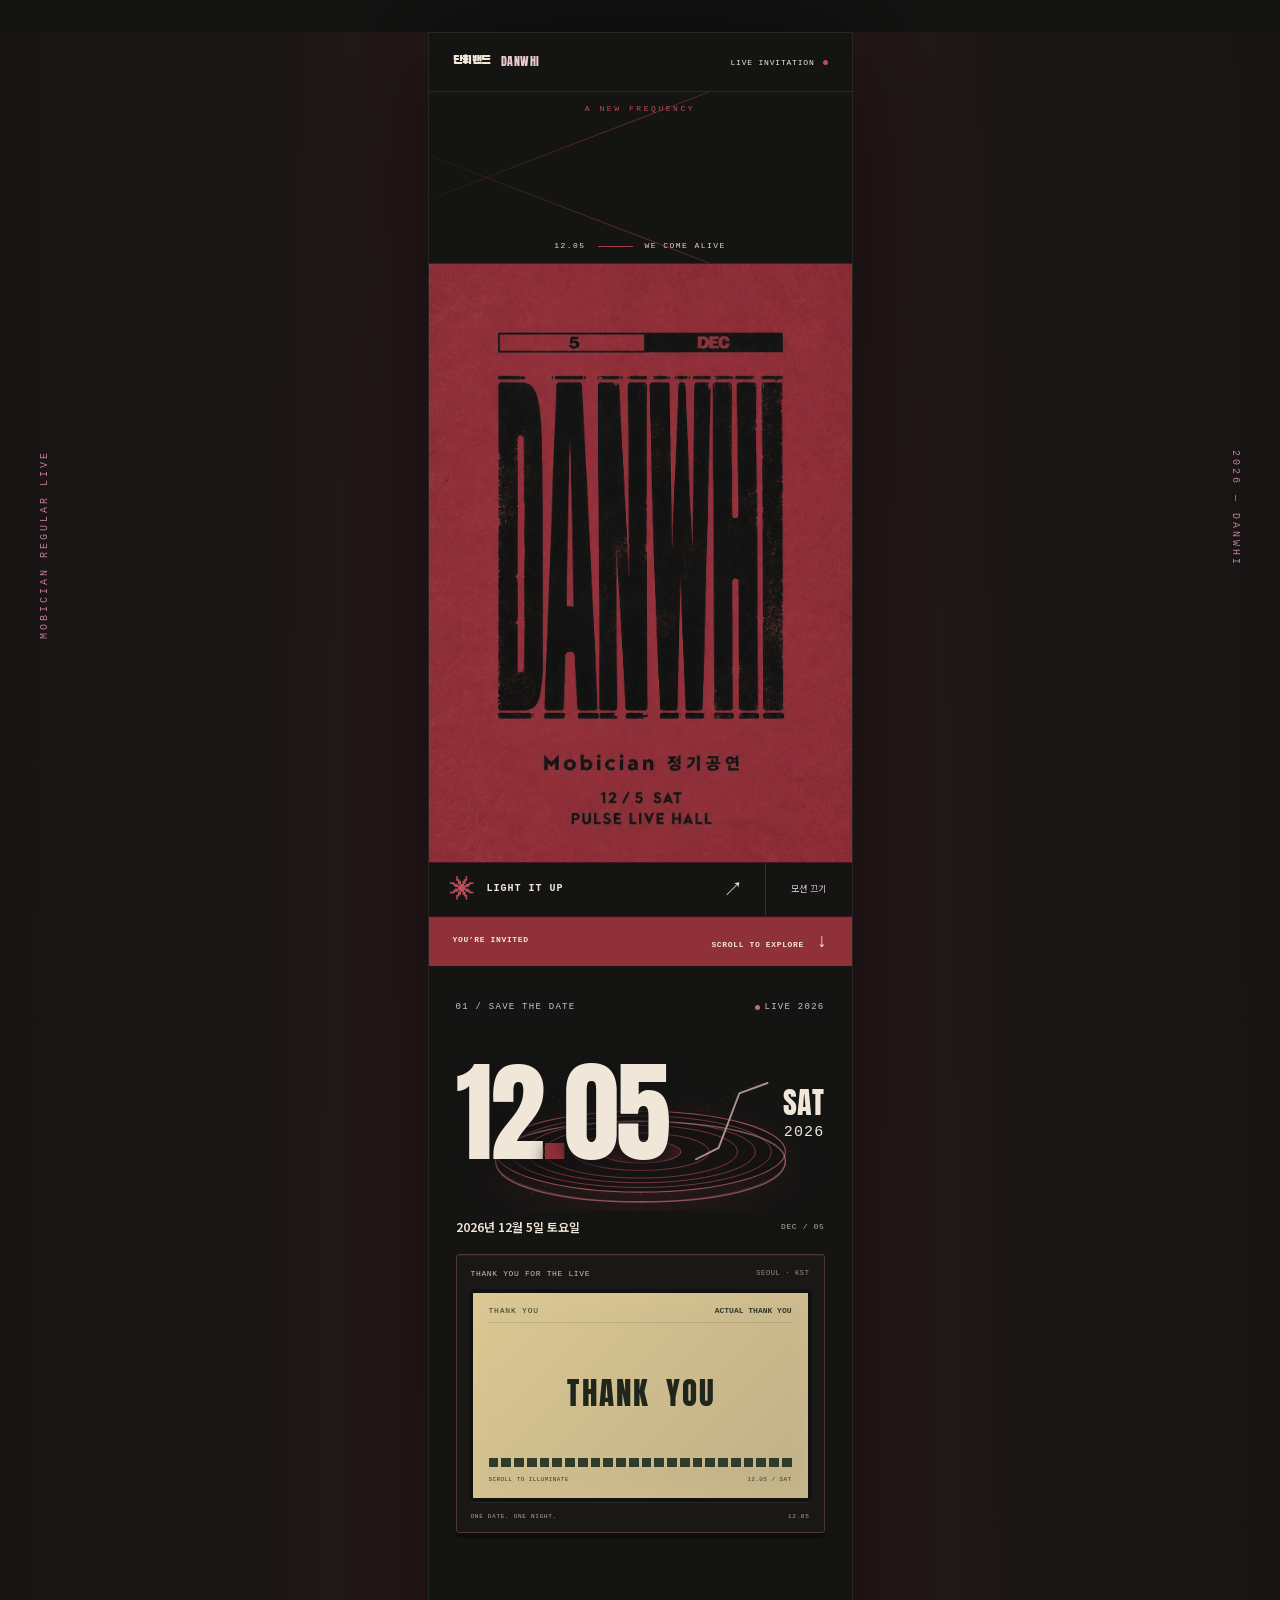
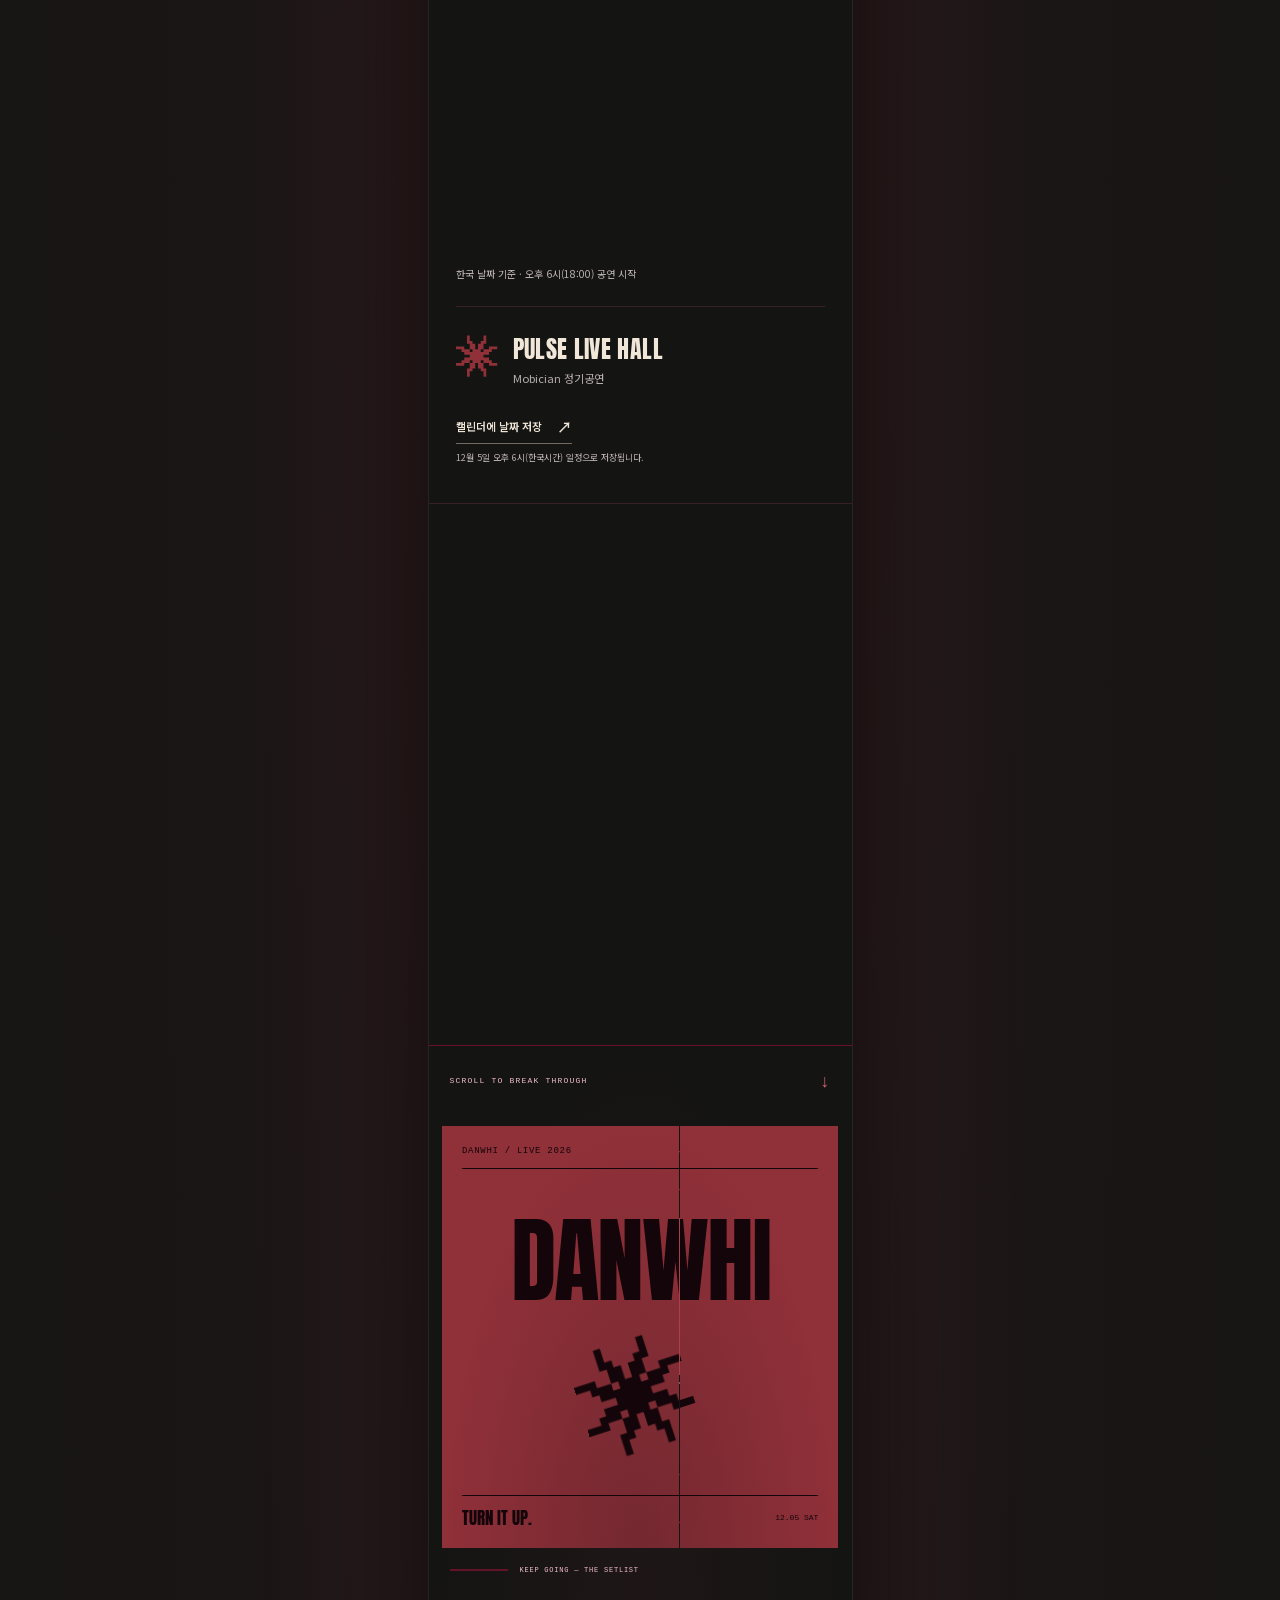
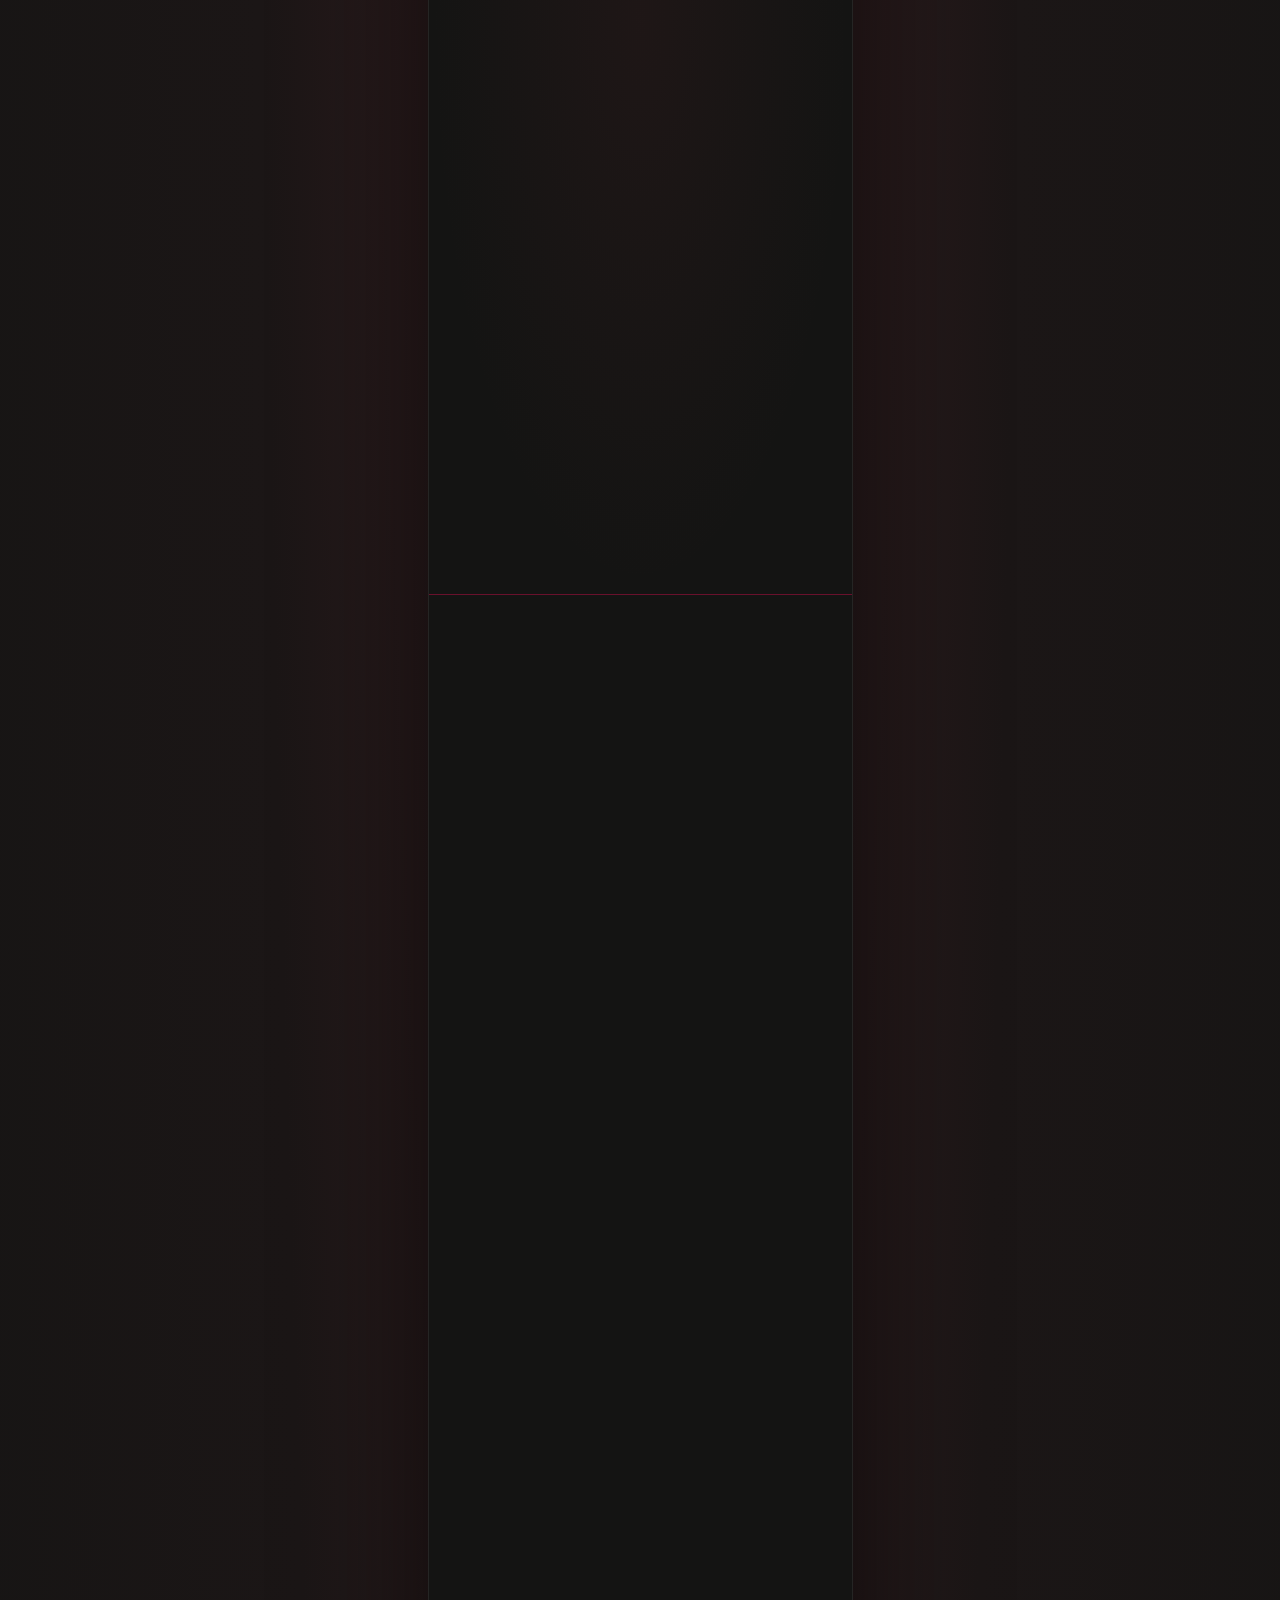
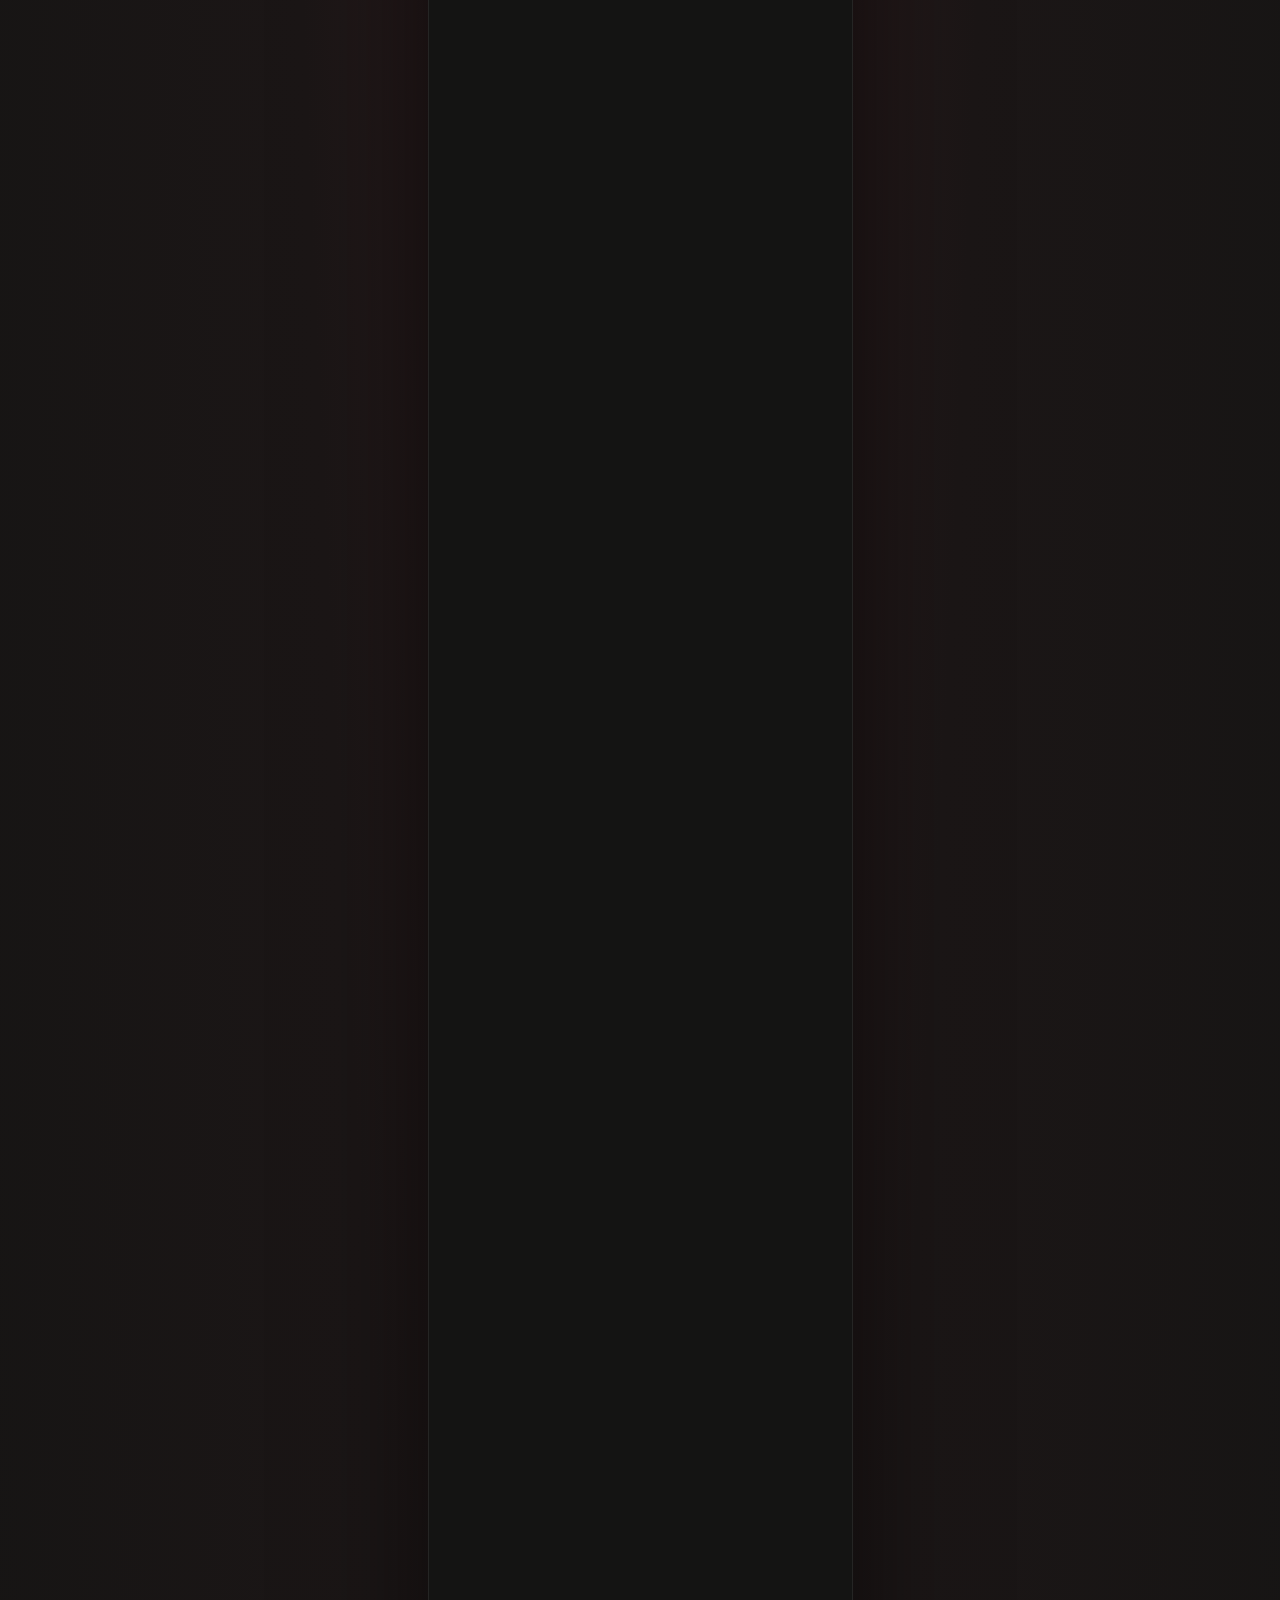
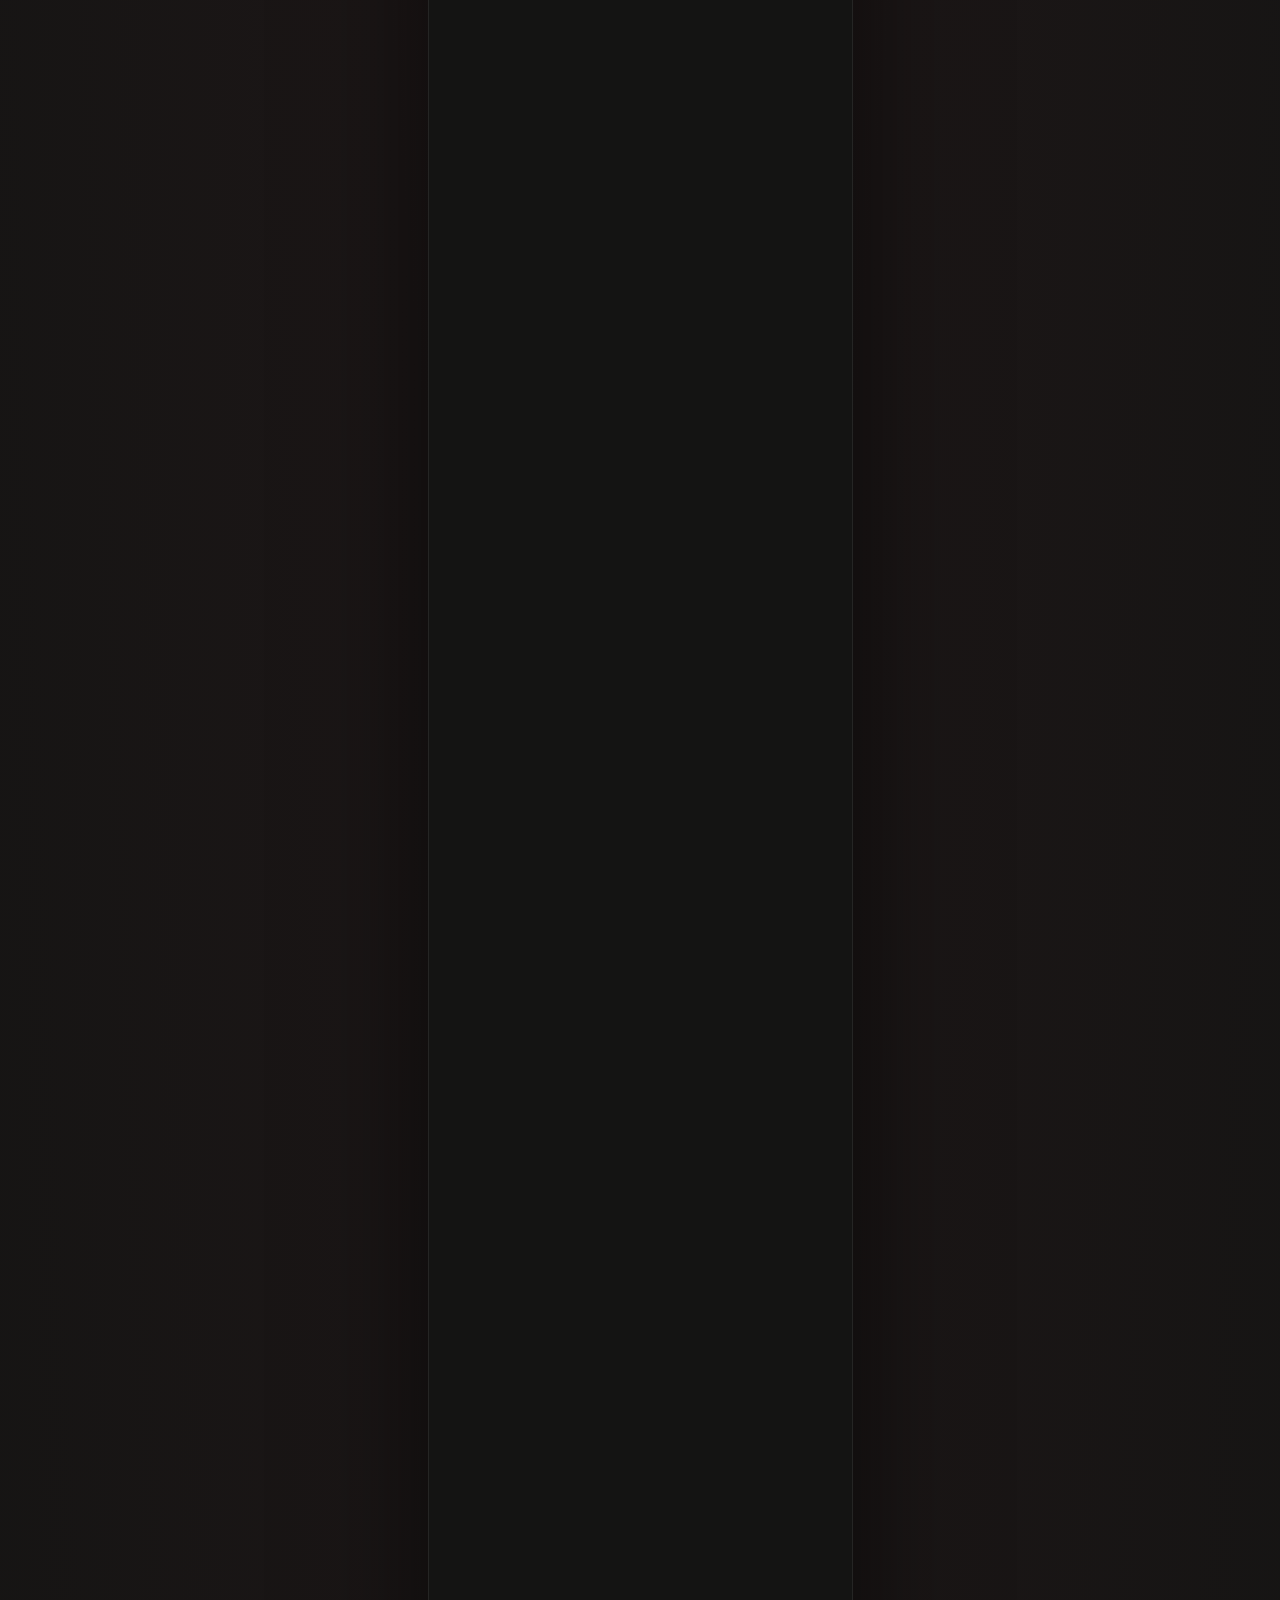
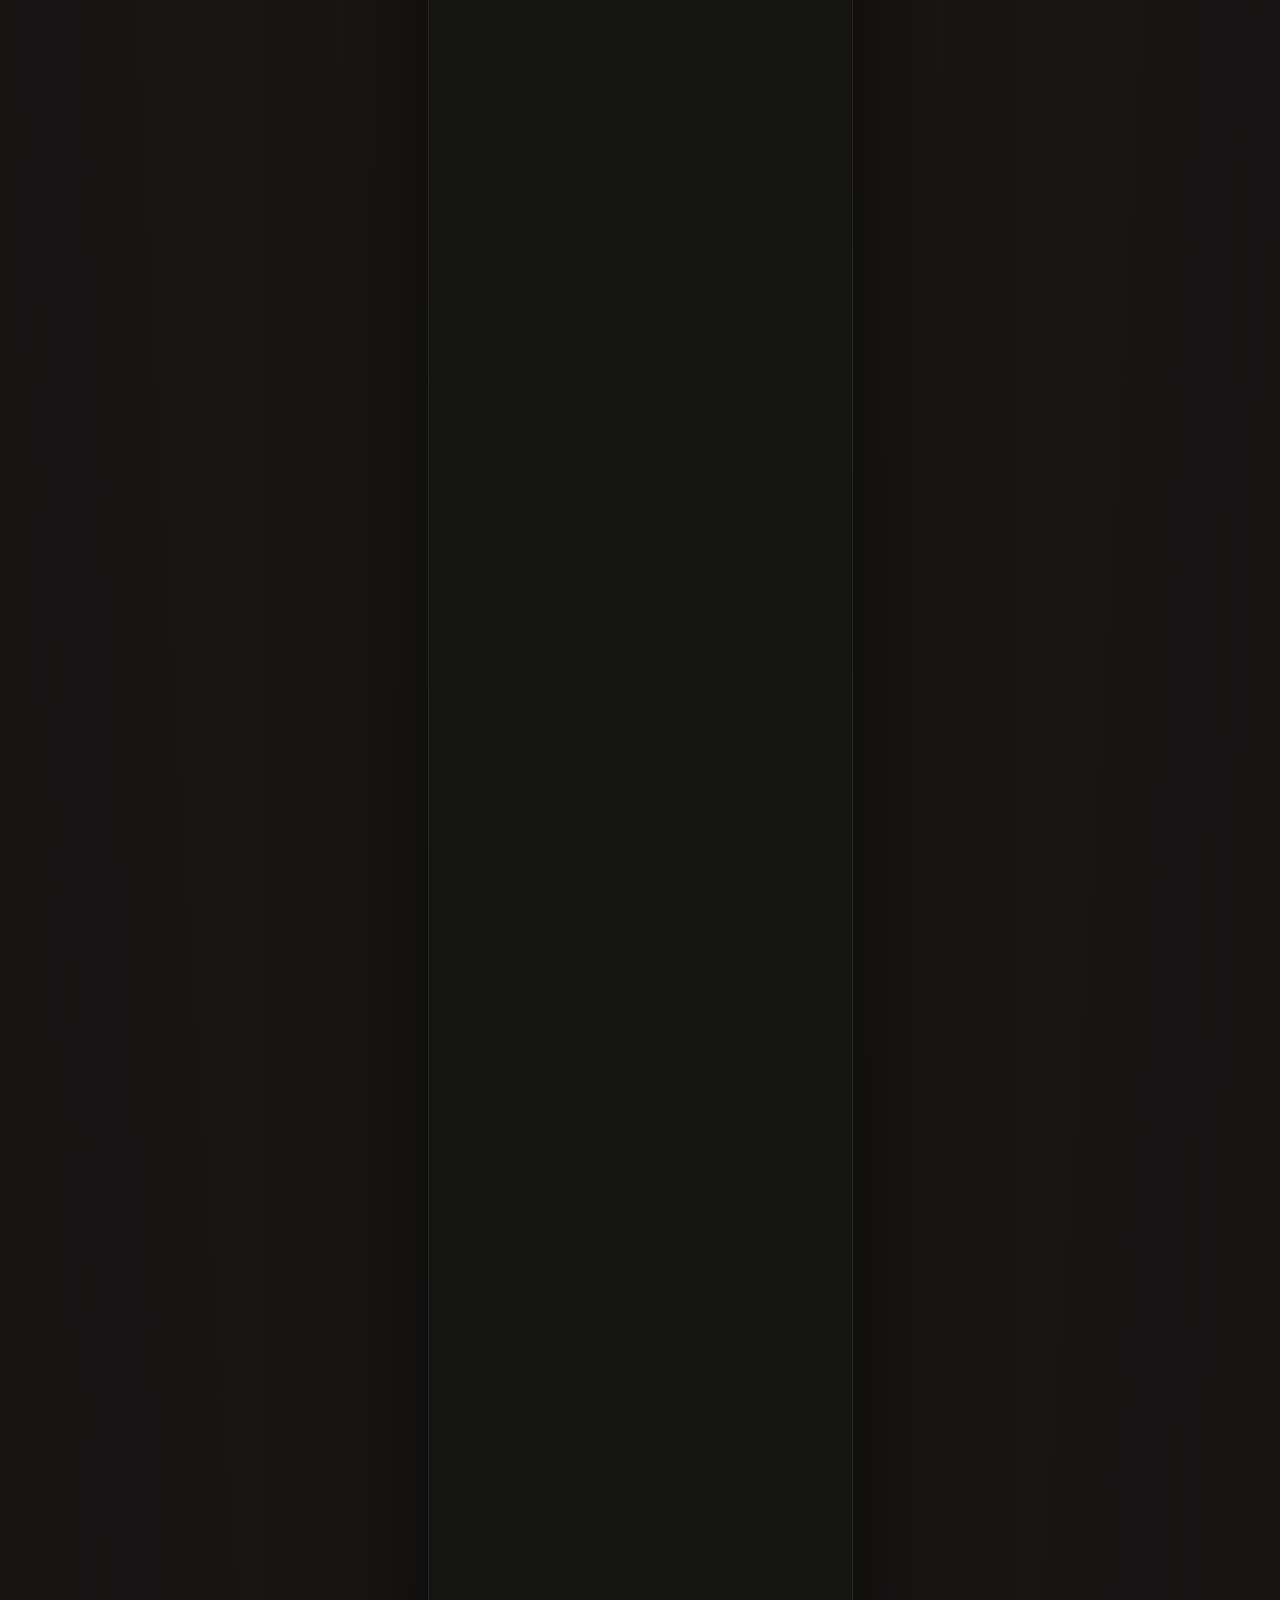
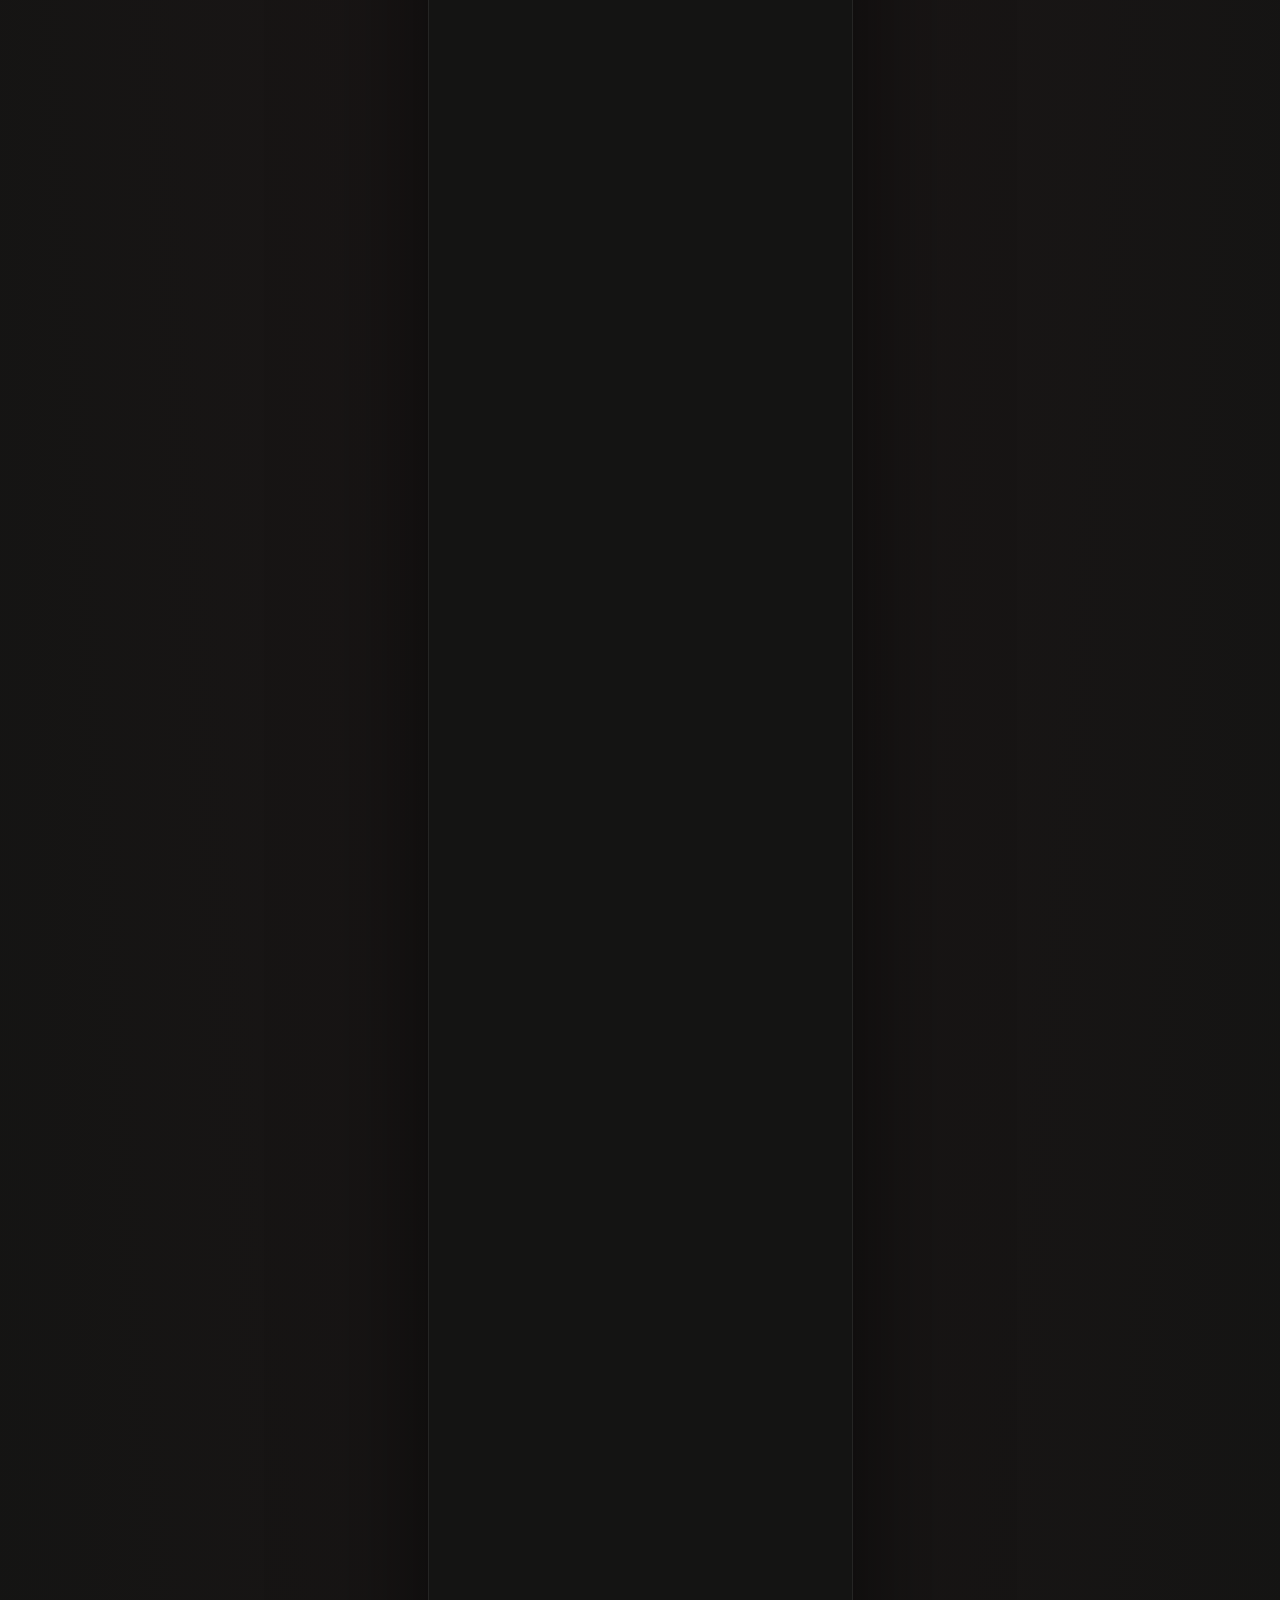
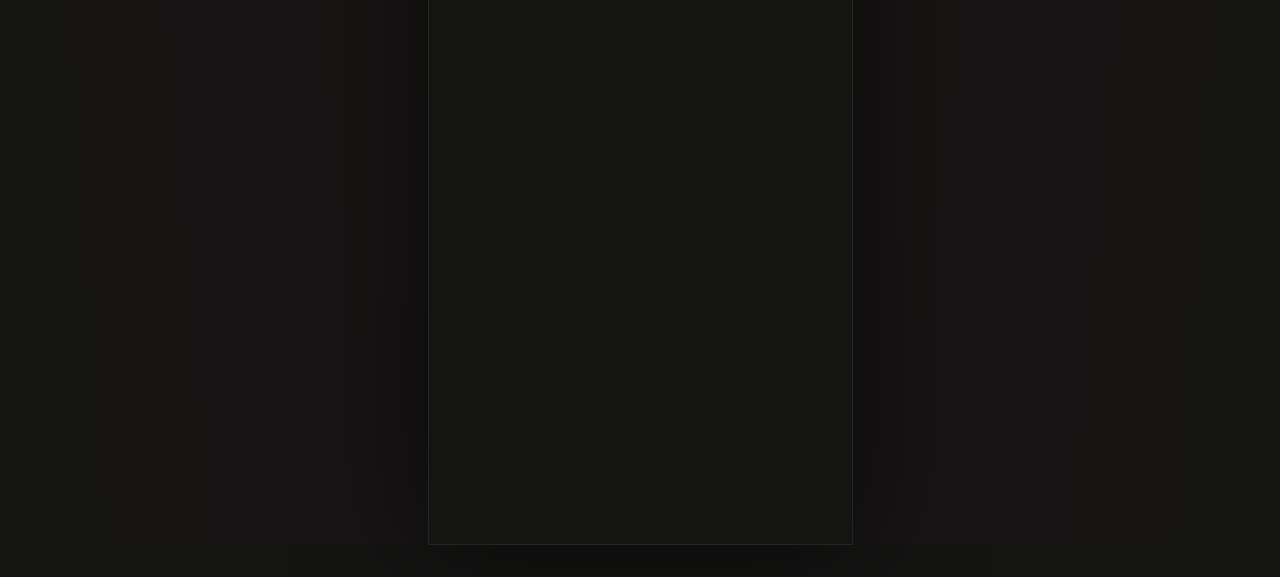
==== commit d82a2cc0: "임병률(보컬) 사진 추가" ====
--- a/index.html
+++ b/index.html
@@ -38,7 +38,7 @@
 <details class="song"><summary><span class="track-no">10</span><span class="track"><strong>Lovers</strong><span>마치</span></span><span class="plus" aria-hidden="true"></span></summary><div class="song-links"><a href="https://www.youtube.com/results?search_query=%EB%A7%88%EC%B9%98%20Lovers" target="_blank" rel="noopener noreferrer" aria-label="마치 - Lovers YouTube에서 검색 (새 창)">YouTube 검색 <span aria-hidden="true">↗</span></a><a href="https://open.spotify.com/search/%EB%A7%88%EC%B9%98%20Lovers" target="_blank" rel="noopener noreferrer" aria-label="마치 - Lovers Spotify에서 검색 (새 창)">Spotify 검색 <span aria-hidden="true">↗</span></a></div></details>
 <details class="song"><summary><span class="track-no">11</span><span class="track"><strong>Master of puppets</strong><span>메탈리카</span></span><span class="plus" aria-hidden="true"></span></summary><div class="song-links"><a href="https://www.youtube.com/results?search_query=%EB%A9%94%ED%83%88%EB%A6%AC%EC%B9%B4%20Master%20of%20puppets" target="_blank" rel="noopener noreferrer" aria-label="메탈리카 - Master of puppets YouTube에서 검색 (새 창)">YouTube 검색 <span aria-hidden="true">↗</span></a><a href="https://open.spotify.com/search/%EB%A9%94%ED%83%88%EB%A6%AC%EC%B9%B4%20Master%20of%20puppets" target="_blank" rel="noopener noreferrer" aria-label="메탈리카 - Master of puppets Spotify에서 검색 (새 창)">Spotify 검색 <span aria-hidden="true">↗</span></a></div></details>
 <details class="song"><summary><span class="track-no">12</span><span class="track"><strong>Highlight</strong><span>터치드</span></span><span class="plus" aria-hidden="true"></span></summary><div class="song-links"><a href="https://www.youtube.com/results?search_query=%ED%84%B0%EC%B9%98%EB%93%9C%20Highlight" target="_blank" rel="noopener noreferrer" aria-label="터치드 - Highlight YouTube에서 검색 (새 창)">YouTube 검색 <span aria-hidden="true">↗</span></a><a href="https://open.spotify.com/search/%ED%84%B0%EC%B9%98%EB%93%9C%20Highlight" target="_blank" rel="noopener noreferrer" aria-label="터치드 - Highlight Spotify에서 검색 (새 창)">Spotify 검색 <span aria-hidden="true">↗</span></a></div></details></div><p class="search-note">곡을 누르면 YouTube · Spotify 검색 링크가 열립니다.<br>음악은 각 서비스에서 감상할 수 있습니다.</p></section>
-<section class="members-section section" id="members" aria-labelledby="members-heading"><div class="section-label"><span>THE BAND / 7 MEMBERS</span><span aria-hidden="true">✷</span></div><h2 class="members-heading" id="members-heading">MEET<br>DANWHI<i aria-hidden="true"></i></h2><ul class="members"><li class="member member-photo"><img src="/assets/members/vocal-hong-yeri.jpg?v=8a5fe629e2" alt="보컬 홍예리" width="640" height="800" loading="lazy" decoding="async"><div class="member-text"><span class="member-role">VOCAL</span><span class="member-name">홍예리</span></div></li><li class="member"><span class="member-role">VOCAL</span><span class="member-name">임병률</span></li><li class="member member-photo"><img src="/assets/members/guitar-kim-seungcheol.jpg?v=4ec09df025" alt="기타 김승철" width="640" height="800" loading="lazy" decoding="async"><div class="member-text"><span class="member-role">GUITAR</span><span class="member-name">김승철</span></div></li><li class="member member-photo"><img src="/assets/members/guitar-jo-yongchan.jpg?v=bfbdbb03be" alt="기타 조용찬" width="640" height="800" loading="lazy" decoding="async"><div class="member-text"><span class="member-role">GUITAR</span><span class="member-name">조용찬</span></div></li><li class="member member-photo"><img src="/assets/members/bass-jin-woobin.jpg?v=e5fe6d0c91" alt="베이스 진우빈" width="640" height="800" loading="lazy" decoding="async"><div class="member-text"><span class="member-role">BASS</span><span class="member-name">진우빈</span></div></li><li class="member member-photo"><img src="/assets/members/drums-jeong-sangho.jpg?v=e7ce96fd43" alt="드럼 정상호" width="640" height="800" loading="lazy" decoding="async"><div class="member-text"><span class="member-role">DRUMS</span><span class="member-name">정상호</span></div></li><li class="member member-photo"><img src="/assets/members/keys-jeon-ayoung.jpg?v=11d1662ead" alt="키보드 전아영" width="640" height="800" loading="lazy" decoding="async"><div class="member-text"><span class="member-role">KEYS</span><span class="member-name">전아영</span></div></li></ul></section>
+<section class="members-section section" id="members" aria-labelledby="members-heading"><div class="section-label"><span>THE BAND / 7 MEMBERS</span><span aria-hidden="true">✷</span></div><h2 class="members-heading" id="members-heading">MEET<br>DANWHI<i aria-hidden="true"></i></h2><ul class="members"><li class="member member-photo"><img src="/assets/members/vocal-hong-yeri.jpg?v=8a5fe629e2" alt="보컬 홍예리" width="640" height="800" loading="lazy" decoding="async"><div class="member-text"><span class="member-role">VOCAL</span><span class="member-name">홍예리</span></div></li><li class="member member-photo"><img src="/assets/members/vocal-im-byeongryul.jpg?v=6a6d9d553b" alt="보컬 임병률" width="640" height="800" loading="lazy" decoding="async"><div class="member-text"><span class="member-role">VOCAL</span><span class="member-name">임병률</span></div></li><li class="member member-photo"><img src="/assets/members/guitar-kim-seungcheol.jpg?v=4ec09df025" alt="기타 김승철" width="640" height="800" loading="lazy" decoding="async"><div class="member-text"><span class="member-role">GUITAR</span><span class="member-name">김승철</span></div></li><li class="member member-photo"><img src="/assets/members/guitar-jo-yongchan.jpg?v=bfbdbb03be" alt="기타 조용찬" width="640" height="800" loading="lazy" decoding="async"><div class="member-text"><span class="member-role">GUITAR</span><span class="member-name">조용찬</span></div></li><li class="member member-photo"><img src="/assets/members/bass-jin-woobin.jpg?v=e5fe6d0c91" alt="베이스 진우빈" width="640" height="800" loading="lazy" decoding="async"><div class="member-text"><span class="member-role">BASS</span><span class="member-name">진우빈</span></div></li><li class="member member-photo"><img src="/assets/members/drums-jeong-sangho.jpg?v=e7ce96fd43" alt="드럼 정상호" width="640" height="800" loading="lazy" decoding="async"><div class="member-text"><span class="member-role">DRUMS</span><span class="member-name">정상호</span></div></li><li class="member member-photo"><img src="/assets/members/keys-jeon-ayoung.jpg?v=11d1662ead" alt="키보드 전아영" width="640" height="800" loading="lazy" decoding="async"><div class="member-text"><span class="member-role">KEYS</span><span class="member-name">전아영</span></div></li></ul></section>
 <section class="venue-section section" id="venue" aria-labelledby="venue-heading"><div class="section-label"><span>03 / MEET US HERE</span><span aria-hidden="true">↗</span></div><h2 id="venue-heading">PULSE<br>LIVE HALL<span class="venue-period">.</span></h2><p class="venue-copy">지도를 펼치면, 우리의 무대.</p><div class="venue-map-options" id="venue-map-options" role="group" aria-label="지도 표시 방식" hidden><button type="button" id="walk-view-button" aria-pressed="true" aria-controls="walk-view">도보 경로 <span>1번 출구 → PULSE</span></button><button type="button" id="surrounding-view-button" aria-pressed="false" aria-controls="surrounding-map">주변 지도 <span>Kakao Map ↗</span></button></div><figure class="venue-map" id="venue-map"><div class="map-scene"><div class="map-viewport"><div class="walk-view" id="walk-view"><svg class="walk-geographic-map" viewBox="0 0 400 352" xmlns="http://www.w3.org/2000/svg" role="img" aria-labelledby="walk-map-title walk-map-desc"><title id="walk-map-title">신논현역 1번 출구에서 펄스 라이브홀까지 도보 경로</title><desc id="walk-map-desc">사평대로를 따라 서쪽으로 268미터 이동한 뒤 역전우동0410 앞에서 오른쪽 주흥길로 들어가 96미터 이동합니다. 공연장은 오른쪽 GS25 건물 지하입니다. 경로선은 실제 도로 중심선 기준이며 보도 세부선이 아닙니다.</desc><defs><clipPath id="walk-map-clip"><rect width="400" height="352"/></clipPath></defs><rect width="400" height="352" fill="#903039"/><g clip-path="url(#walk-map-clip)"><g fill="#682b32" stroke="#a25359" stroke-width=".6"><polygon points="368.27,63.85 386.88,57.46 392.08,72.61 393.54,76.85 374.93,83.24 368.27,63.85"/><polygon points="44.10,248.71 54.96,279.96 104.62,260.64 93.50,228.52 44.10,248.71"/><polygon points="165.52,280.31 170.93,297.32 191.75,287.35 188.70,279.53 197.77,276.09 195.03,268.67 165.52,280.31"/><polygon points="284.96,267.92 314.94,293.35 315.97,292.14 318.28,294.09 319.10,293.11 321.98,295.54 322.75,294.61 325.18,296.67 326.43,295.19 328.85,297.21 332.65,292.67 330.10,290.54 331.30,289.10 328.58,286.82 330.01,285.11 327.18,282.76 328.59,281.06 326.31,279.16 328.03,277.09 322.51,272.51 321.22,274.05 317.97,271.35 319.89,269.03 313.80,263.97 313.18,264.71 307.85,260.28 306.75,261.60 305.35,260.42 284.96,267.92"/><polygon points="280.44,250.02 285.40,263.11 317.71,250.87 312.15,236.28 293.62,243.40 294.12,244.84 280.44,250.02"/><polygon points="341.45,301.17 359.85,300.79 355.63,289.29 350.01,290.44 350.52,293.38 348.22,293.51 347.84,291.08 341.32,291.85 341.45,301.17"/><polygon points="367.87,294.23 370.46,301.10 371.58,300.65 372.11,301.97 372.71,303.29 373.44,304.31 374.25,305.26 375.21,306.20 376.32,307.05 402.09,296.91 395.33,279.43 368.94,289.45 369.43,293.66 367.87,294.23"/><polygon points="395.00,277.54 392.59,271.27 385.28,274.09 387.68,280.35 395.00,277.54"/><polygon points="369.12,206.30 372.65,205.00 369.18,195.58 365.65,196.88 369.12,206.30"/><polygon points="322.15,169.73 336.15,164.52 341.67,179.36 327.68,184.57 322.15,169.73"/><polygon points="309.93,174.33 315.46,189.10 327.68,184.57 322.15,169.73 309.93,174.33"/><polygon points="336.15,164.52 341.67,179.36 354.22,174.71 348.75,159.83 336.15,164.52"/><polygon points="280.25,183.82 294.33,178.43 287.15,159.68 273.07,165.07 280.25,183.82"/><polygon points="270.28,278.88 270.64,274.39 266.20,264.43 253.98,269.18 259.70,282.75 270.28,278.88"/><polygon points="259.72,245.05 256.59,236.38 239.11,242.69 242.24,251.36 259.72,245.05"/><polygon points="242.52,217.91 249.20,236.44 233.88,241.96 227.21,223.41 242.52,217.91"/><polygon points="223.58,217.11 221.86,212.54 239.42,205.88 241.14,210.44 223.58,217.11"/><polygon points="214.13,206.83 215.78,211.57 223.72,208.79 223.10,207.04 235.07,202.70 236.00,202.09 236.52,200.96 236.31,199.92 235.48,199.20 234.25,199.30 214.13,206.83"/><polygon points="207.28,188.82 210.42,197.49 237.38,187.77 234.26,179.10 207.28,188.82"/><polygon points="200.65,205.83 208.89,202.89 203.41,187.56 195.17,190.51 200.65,205.83"/><polygon points="178.39,198.04 182.95,210.89 196.29,206.16 191.74,193.31 178.39,198.04"/><polygon points="167.92,220.90 176.12,217.91 170.82,203.46 162.63,206.46 167.92,220.90"/><polygon points="127.34,246.72 128.27,253.73 131.28,256.12 132.63,259.48 168.17,246.00 165.22,238.65 167.12,237.91 158.52,216.60 157.65,215.31 156.51,214.51 154.59,213.83 153.11,214.00 151.82,214.62 150.79,215.93 150.02,217.46 149.51,219.52 149.86,221.62 150.78,224.15 155.39,236.34 127.34,246.72"/><polygon points="398.35,131.98 404.62,148.79 423.31,141.82 417.04,125.00 398.35,131.98"/><polygon points="394.07,109.57 392.02,114.84 396.95,127.99 418.22,120.03 411.83,102.92 394.07,109.57"/><polygon points="282.10,82.17 292.78,112.49 310.26,106.32 305.52,92.87 299.12,95.12 293.18,78.27 282.10,82.17"/><polygon points="309.75,90.54 313.83,103.15 332.95,96.96 328.87,84.35 309.75,90.54"/><polygon points="33.08,198.40 36.62,207.63 -7.65,224.55 -9.55,219.60 -2.25,216.83 -3.89,212.53 -0.45,211.22 33.08,198.40"/><polygon points="31.97,187.68 36.95,201.07 40.31,199.82 41.32,202.53 64.51,193.89 57.59,175.32 35.54,183.53 36.46,186.01 31.97,187.68"/><polygon points="75.42,156.08 87.35,187.43 72.06,193.25 68.00,182.58 73.10,180.64 68.96,169.76 72.85,168.28 69.12,158.48 75.42,156.08"/><polygon points="94.89,171.22 99.92,184.88 140.78,169.82 136.84,159.13 109.79,169.09 108.70,166.13 94.89,171.22"/><polygon points="138.84,148.03 144.18,162.41 142.82,162.92 144.81,168.27 161.87,161.93 155.18,143.93 145.29,147.61 144.65,145.87 138.84,148.03"/><polygon points="176.56,143.38 180.95,154.83 164.63,161.07 159.24,146.99 164.26,145.08 165.27,147.70 176.56,143.38"/><polygon points="216.80,127.50 221.14,139.41 198.92,147.50 194.58,135.58 216.80,127.50"/><polygon points="194.31,138.10 199.39,151.47 184.12,157.29 179.02,143.93 194.31,138.10"/><polygon points="230.08,123.86 231.24,136.39 251.25,128.61 246.88,117.33 230.08,123.86"/><polygon points="249.06,114.73 254.39,128.52 266.43,123.87 261.10,110.08 249.06,114.73"/><polygon points="267.72,121.97 282.42,116.32 276.87,101.87 262.17,107.52 267.72,121.97"/><polygon points="39.96,248.51 50.44,279.73 1.56,296.13 -8.92,264.90 39.96,248.51"/><polygon points="305.38,177.07 309.73,175.45 315.35,190.59 312.20,191.82 310.95,192.22 305.38,177.07"/><polygon points="128.72,272.67 156.01,259.84 168.15,294.12 142.32,305.40 128.72,272.67"/><polygon points="352.29,15.16 356.00,25.17 352.32,26.54 357.09,39.45 378.86,31.38 370.38,8.46 352.29,15.16"/><polygon points="262.48,186.54 255.81,169.09 268.98,164.05 275.66,181.50 262.48,186.54"/><polygon points="228.24,294.25 219.00,298.16 216.58,296.72 214.31,291.56 225.77,287.42 228.24,294.25"/><polygon points="52.63,90.78 61.12,97.04 60.08,98.42 58.30,100.81 56.50,103.29 55.21,105.05 51.52,105.84 50.18,106.13 44.44,101.90 52.63,90.78"/><polygon points="11.60,58.79 4.68,71.18 3.17,70.33 2.07,69.72 1.25,71.20 -0.19,70.39 -1.58,69.62 -0.96,68.51 -2.03,67.92 -3.20,67.26 3.93,54.50 11.60,58.79"/><polygon points="21.65,65.02 13.30,78.22 6.18,73.71 5.01,72.97 13.36,59.77 21.65,65.02"/><polygon points="31.45,71.47 23.32,85.16 17.65,81.79 15.92,80.77 24.06,67.07 31.45,71.47"/><polygon points="39.76,81.88 33.77,92.41 29.95,90.24 25.99,88.00 28.86,82.96 31.98,77.46 39.76,81.88"/><polygon points="49.87,88.38 42.80,99.83 35.10,95.08 38.67,89.29 42.17,83.63 49.87,88.38"/><polygon points="59.75,130.95 59.09,129.14 57.54,129.79 56.50,127.02 58.07,126.40 55.00,117.92 57.65,116.95 61.42,120.26 65.00,123.41 65.24,124.17 65.67,125.42 66.35,127.22 66.81,128.38 59.75,130.95"/><polygon points="44.87,133.31 40.80,121.39 45.18,119.89 49.57,118.40 53.63,130.32 44.87,133.31"/><polygon points="29.60,141.10 27.70,135.11 40.69,130.99 41.15,132.43 42.59,136.97 29.60,141.10"/><polygon points="27.02,131.92 24.12,122.99 26.46,122.23 29.93,121.11 35.42,119.32 38.32,128.25 27.02,131.92"/><polygon points="17.84,143.63 13.62,130.93 16.11,130.10 21.06,128.46 23.27,127.73 27.48,140.43 17.84,143.63"/><polygon points="10.46,146.82 5.89,133.00 7.45,132.49 9.98,131.66 11.67,131.09 16.24,144.92 10.46,146.82"/><polygon points="2.87,128.90 8.40,145.95 3.31,147.60 -2.22,130.55 0.32,129.73 2.87,128.90"/><polygon points="0.61,146.67 -16.62,152.19 -21.30,137.59 -11.79,134.54 -4.07,132.07 0.61,146.67"/><polygon points="-11.75,99.79 5.79,94.23 11.88,113.39 8.43,114.48 7.74,112.31 4.32,101.54 -5.90,104.79 -3.02,113.83 -6.90,115.05 -11.75,99.79"/><polygon points="22.94,93.98 24.52,95.21 26.14,96.46 22.25,101.48 19.05,99.01 22.94,93.98"/><polygon points="20.92,103.38 30.52,100.20 31.43,102.93 33.08,102.38 34.76,101.83 35.87,105.16 36.33,106.55 34.22,107.26 29.52,108.81 26.06,109.96 23.39,110.85 20.92,103.38"/><polygon points="13.52,88.19 14.14,88.60 15.96,89.82 17.44,90.81 19.17,91.98 20.74,93.03 15.52,100.80 8.30,95.95 13.52,88.19"/><polygon points="9.54,103.46 19.23,100.35 21.76,108.25 20.49,108.66 17.93,109.48 18.47,111.17 17.21,111.57 15.44,112.14 13.72,112.69 12.62,113.05 9.54,103.46"/><polygon points="-6.45,82.92 2.22,80.23 6.18,83.10 10.88,86.53 6.18,93.07 -2.48,95.76 -6.45,82.92"/><polygon points="242.85,253.69 261.63,246.43 267.12,261.12 248.16,268.76 242.85,253.69"/><polygon points="96.81,41.70 103.62,30.49 111.26,35.14 104.44,46.35 96.81,41.70"/><polygon points="84.43,34.63 89.87,24.52 98.12,28.95 92.68,39.07 84.43,34.63"/><polygon points="75.25,29.17 81.07,18.57 88.96,22.89 83.14,33.50 75.25,29.17"/><polygon points="49.25,27.47 53.52,20.19 60.90,24.53 56.62,31.80 49.25,27.47"/><polygon points="58.07,32.58 62.12,25.48 70.16,30.08 66.12,37.16 58.07,32.58"/><polygon points="68.54,40.05 73.16,31.87 80.38,35.94 75.76,44.13 68.54,40.05"/><polygon points="88.92,50.63 94.64,54.03 97.99,53.31 101.45,47.90 93.09,42.99 88.92,50.63"/><polygon points="78.24,44.90 83.12,36.44 91.26,41.13 86.38,49.59 78.24,44.90"/><polygon points="40.12,41.81 45.26,33.03 51.87,36.90 46.72,45.68 40.12,41.81"/><polygon points="50.12,45.88 55.20,36.81 64.33,41.92 59.25,50.99 50.12,45.88"/><polygon points="77.93,61.00 83.01,52.83 92.04,58.46 86.95,66.62 77.93,61.00"/><polygon points="64.15,51.97 68.13,44.87 77.05,49.88 73.08,56.97 64.15,51.97"/><polygon points="39.50,65.49 43.49,57.39 51.44,61.31 47.45,69.40 39.50,65.49"/><polygon points="33.62,76.41 38.37,67.67 45.02,71.28 40.28,80.03 33.62,76.41"/><polygon points="44.40,53.93 48.20,47.30 59.55,53.80 55.75,60.42 44.40,53.93"/><polygon points="57.50,61.20 61.93,53.62 74.57,60.99 70.14,68.58 57.50,61.20"/><polygon points="71.53,69.81 77.04,61.62 84.10,66.37 78.60,74.56 71.53,69.81"/><polygon points="53.84,89.36 59.05,81.14 67.77,86.65 62.56,94.89 53.84,89.36"/><polygon points="62.25,77.50 67.13,69.66 76.16,75.28 71.28,83.12 62.25,77.50"/><polygon points="48.78,69.97 53.10,62.54 62.95,68.27 58.64,75.70 48.78,69.97"/><polygon points="42.24,82.04 47.67,73.56 57.16,79.65 51.72,88.13 42.24,82.04"/><polygon points="31.51,56.30 39.48,43.19 46.55,47.06 38.68,60.53 31.51,56.30"/><polygon points="26.25,65.58 31.25,57.42 38.57,61.91 33.57,70.07 26.25,65.58"/><polygon points="27.33,34.89 33.98,23.64 41.92,28.33 35.27,39.59 27.33,34.89"/><polygon points="17.84,29.84 24.57,18.33 31.53,22.41 24.80,33.91 17.84,29.84"/><polygon points="9.74,41.55 15.42,31.30 24.08,36.09 18.41,46.35 9.74,41.55"/><polygon points="19.54,47.28 26.28,35.53 34.28,40.12 27.53,51.86 19.54,47.28"/><polygon points="13.87,58.31 19.49,48.81 26.82,53.14 21.19,62.65 13.87,58.31"/><polygon points="2.83,52.44 8.20,42.71 16.97,47.56 11.59,57.28 2.83,52.44"/><polygon points="-11.35,44.18 -6.98,36.62 1.58,41.58 -2.79,49.13 -11.35,44.18"/><polygon points="-5.89,34.63 -1.12,26.58 6.72,31.23 1.95,39.28 -5.89,34.63"/><polygon points="0.20,24.42 5.14,16.08 13.23,20.88 8.29,29.22 0.20,24.42"/><polygon points="261.79,210.99 286.26,201.33 280.93,187.82 295.31,182.13 303.73,203.47 264.88,218.81 261.79,210.99"/><polygon points="260.32,194.10 265.02,206.09 281.12,199.77 276.42,187.78 260.32,194.10"/><polygon points="293.72,35.57 302.56,59.57 315.40,54.85 306.56,30.84 293.72,35.57"/><polygon points="288.05,21.57 292.81,34.41 305.81,29.59 298.40,9.61 288.05,21.57"/><polygon points="17.78,197.26 12.95,181.61 18.85,179.79 23.68,195.45 17.78,197.26"/><polygon points="-4.01,184.45 1.17,199.87 13.95,195.56 8.78,180.16 -4.01,184.45"/><polygon points="-5.66,158.97 -0.94,172.17 4.16,170.33 -0.56,157.15 -5.66,158.97"/><polygon points="-0.98,153.33 6.02,171.48 14.76,168.10 7.77,149.96 -0.98,153.33"/><polygon points="12.91,152.06 17.82,166.32 24.37,164.07 19.47,149.80 12.91,152.06"/><polygon points="24.86,150.16 28.93,161.46 35.00,159.28 30.94,147.97 24.86,150.16"/><polygon points="64.67,135.42 35.68,145.14 39.61,156.82 70.66,144.13 73.16,141.87 72.61,138.15 64.67,135.42"/><polygon points="109.09,71.08 116.48,68.20 111.07,54.32 103.68,57.20 109.09,71.08"/><polygon points="118.18,67.04 124.68,64.75 118.94,48.49 112.44,50.79 118.18,67.04"/><polygon points="118.26,40.42 120.86,47.88 130.83,43.39 126.88,30.81 118.26,40.42"/><polygon points="123.28,52.07 126.28,60.83 142.60,55.25 139.59,46.47 123.28,52.07"/><polygon points="110.40,76.10 114.45,86.70 122.27,83.72 118.22,73.12 110.40,76.10"/><polygon points="126.52,64.55 130.57,75.14 138.38,72.17 134.33,61.56 126.52,64.55"/><polygon points="136.68,61.59 139.33,68.63 147.37,65.60 144.72,58.56 136.68,61.59"/><polygon points="117.71,90.59 125.26,114.13 141.72,108.86 134.17,85.32 117.71,90.59"/><polygon points="137.90,92.64 146.41,115.84 163.32,109.64 164.39,106.74 158.98,92.00 147.17,96.33 144.87,90.08 137.90,92.64"/><polygon points="141.92,75.78 144.57,82.82 152.62,79.79 149.96,72.75 141.92,75.78"/><polygon points="133.27,78.20 136.24,86.28 142.74,83.88 139.77,75.80 133.27,78.20"/><polygon points="123.55,116.56 126.54,124.91 143.90,118.67 140.90,110.32 123.55,116.56"/><polygon points="64.27,106.74 73.42,113.14 80.98,102.32 71.83,95.92 64.27,106.74"/><polygon points="82.58,100.36 85.87,109.69 110.75,100.94 107.47,91.61 82.58,100.36"/><polygon points="71.45,117.41 77.54,126.47 87.73,119.62 81.65,110.57 71.45,117.41"/><polygon points="80.62,129.37 84.25,140.16 95.25,136.46 91.62,125.67 80.62,129.37"/><polygon points="94.15,123.04 98.44,135.20 107.51,132.00 103.22,119.84 94.15,123.04"/><polygon points="93.04,120.16 104.17,116.28 109.22,130.80 121.37,126.57 114.93,108.06 91.65,116.16 93.04,120.16"/><polygon points="161.70,43.59 164.35,50.63 172.39,47.61 169.75,40.57 161.70,43.59"/><polygon points="156.89,34.20 159.57,41.28 168.98,37.73 166.30,30.65 156.89,34.20"/><polygon points="144.78,38.85 147.43,45.89 157.97,41.92 155.32,34.88 144.78,38.85"/><polygon points="140.85,25.93 143.49,32.97 154.04,29.01 151.38,21.97 140.85,25.93"/><polygon points="153.63,21.28 156.13,28.43 165.25,25.24 162.75,18.10 153.63,21.28"/><polygon points="166.66,25.27 168.54,31.26 190.85,24.25 188.96,18.26 166.66,25.27"/><polygon points="172.19,33.80 174.25,39.68 194.47,32.60 192.41,26.72 172.19,33.80"/><polygon points="174.93,42.65 177.49,50.24 198.31,43.23 195.75,35.64 174.93,42.65"/><polygon points="147.68,48.17 150.25,55.20 161.00,51.26 158.43,44.23 147.68,48.17"/><polygon points="152.73,58.83 155.53,66.38 166.05,62.48 163.25,54.94 152.73,58.83"/><polygon points="165.35,52.67 168.40,61.59 176.75,58.40 173.40,49.64 165.35,52.67"/><polygon points="177.51,53.38 180.55,62.29 188.91,59.10 185.55,50.34 177.51,53.38"/><polygon points="189.68,50.41 192.35,57.49 201.76,53.94 199.08,46.85 189.68,50.41"/><polygon points="198.10,61.06 201.07,69.13 207.57,66.74 204.60,58.66 198.10,61.06"/><polygon points="182.62,69.28 185.43,76.39 197.34,71.68 194.53,64.57 182.62,69.28"/><polygon points="170.38,66.43 173.89,76.78 182.25,73.95 178.74,63.60 170.38,66.43"/><polygon points="156.08,70.96 159.24,79.64 170.02,75.72 166.85,67.03 156.08,70.96"/><polygon points="161.22,85.30 164.36,94.29 174.63,90.70 171.48,81.70 161.22,85.30"/><polygon points="175.22,81.83 177.89,88.92 187.30,85.36 184.62,78.29 175.22,81.83"/><polygon points="188.42,86.12 191.71,95.01 202.32,91.09 199.03,82.20 188.42,86.12"/><polygon points="166.69,96.95 170.25,107.06 180.93,103.28 177.38,93.19 166.69,96.95"/><polygon points="179.12,93.25 182.30,101.85 191.42,98.48 188.25,89.87 179.12,93.25"/><polygon points="200.48,77.00 206.35,93.49 216.19,90.00 217.64,85.39 213.06,72.53 200.48,77.00"/><polygon points="107.83,27.71 112.85,19.79 119.91,24.26 114.90,32.18 107.83,27.71"/><polygon points="88.56,150.30 93.08,163.07 120.72,153.30 116.19,140.51 88.56,150.30"/><polygon points="123.37,137.74 127.87,150.86 137.55,147.55 133.05,134.43 123.37,137.74"/><polygon points="158.88,123.41 163.80,138.17 172.72,135.20 167.79,120.44 158.88,123.41"/><polygon points="170.82,120.61 175.15,133.05 182.10,130.64 177.77,118.20 170.82,120.61"/><polygon points="180.72,116.88 185.05,129.32 191.99,126.90 187.66,114.46 180.72,116.88"/><polygon points="192.28,113.88 196.48,126.58 204.53,123.92 200.32,111.22 192.28,113.88"/><polygon points="204.03,104.85 209.45,120.96 219.00,117.74 213.59,101.63 204.03,104.85"/><polygon points="179.36,133.58 182.25,140.58 192.35,136.42 189.46,129.42 179.36,133.58"/></g><g fill="none" stroke="#271b1b" stroke-linecap="round" stroke-linejoin="round"><polyline points="147.88,331.07 154.94,327.97 164.38,323.83 178.15,318.57 210.87,306.09 215.93,304.20 261.49,286.14 278.61,279.51" stroke-width="3"/><polyline points="165.88,183.68 169.85,194.49 210.22,304.31 210.87,306.09" stroke-width="3"/><polyline points="278.61,279.51 235.50,172.00 230.35,159.17" stroke-width="7"/><polyline points="321.31,396.98 309.94,369.98 305.09,356.04 301.79,342.83 285.18,298.25 280.12,283.81 278.61,279.51" stroke-width="7"/><polyline points="-30.14,253.96 -24.58,253.44 -19.02,252.94 -3.80,249.98 12.25,245.38 86.12,217.81 92.34,213.78 101.52,207.85" stroke-width="15"/><polyline points="101.52,207.85 114.00,203.17 139.94,193.42 165.88,183.68" stroke-width="15"/><polyline points="444.90,140.14 404.08,154.83 391.77,159.37" stroke-width="7"/><polyline points="53.08,110.73 72.44,87.69 96.60,58.93 96.82,58.69 116.78,35.08 132.92,15.99 174.58,-32.85 215.62,-81.71 259.83,-129.52" stroke-width="7"/><polyline points="230.35,159.17 223.98,130.98 223.43,119.74 223.45,106.32 222.63,95.33" stroke-width="7"/><polyline points="293.10,135.73 280.02,98.51 263.39,45.07 259.15,37.20 215.62,-81.71" stroke-width="7"/><polyline points="101.52,207.85 95.50,192.95 79.62,147.08 65.98,118.28 53.08,110.73" stroke-width="7"/><polyline points="126.04,130.89 96.82,58.69" stroke-width="7"/><polyline points="71.52,-148.68 90.03,-101.89 105.75,-58.71 121.10,-16.52 127.55,1.23 132.92,15.99 169.55,114.19" stroke-width="7"/><polyline points="222.63,95.33 220.32,89.85 174.58,-32.85 162.02,-66.25 145.12,-111.21 140.65,-123.11 126.85,-158.77 118.55,-183.96 112.69,-199.71 94.15,-250.23 81.08,-278.31 76.38,-291.20 62.51,-328.24 56.36,-346.72 33.32,-406.43 20.38,-440.87 3.72,-484.83" stroke-width="7"/><polyline points="79.62,147.08 126.04,130.89 169.55,114.19 222.63,95.33" stroke-width="7"/><polyline points="346.24,47.31 402.52,24.99 489.26,-7.92 595.02,-48.04 684.12,-82.27 744.80,-105.44" stroke-width="7"/><polyline points="101.52,207.85 89.98,208.19 83.20,208.38 1.73,237.10 -27.15,241.07" stroke-width="15"/><polyline points="-35.21,191.13 79.62,147.08" stroke-width="7"/><polyline points="36.99,-11.56 116.78,35.08" stroke-width="7"/><polyline points="23.23,62.64 45.42,28.18" stroke-width="3"/><polyline points="49.85,72.91 72.44,87.69" stroke-width="3"/><polyline points="22.17,15.10 45.42,28.18 93.18,55.43 96.82,58.69" stroke-width="7"/><polyline points="222.63,95.33 241.03,70.69 263.39,45.07 310.02,-15.18" stroke-width="7"/><polyline points="223.43,119.74 280.02,98.51" stroke-width="7"/><polyline points="356.01,110.57 369.49,105.65" stroke-width="15"/><polyline points="121.11,262.81 112.86,265.92 -4.92,310.31 -1.21,322.07 95.76,286.79" stroke-width="3"/><polyline points="377.20,312.30 372.53,308.57 365.50,305.86 351.53,306.70 336.04,306.74 329.68,305.96 321.95,303.52 317.35,301.41 312.75,298.26 307.35,294.15 300.65,288.25 292.97,282.49 286.05,276.10 278.61,279.51" stroke-width="3"/><polyline points="356.01,110.57 366.26,128.73 395.05,202.05 403.45,224.92 414.06,263.91 424.81,295.64" stroke-width="15"/><polyline points="280.92,-82.74 310.02,-15.18 347.54,90.60 356.01,110.57" stroke-width="15"/><polyline points="479.68,383.03 465.32,350.33 454.06,319.83 441.25,285.12 404.45,192.74 391.77,159.37 378.96,124.86 369.49,105.65" stroke-width="15"/><polyline points="369.49,105.65 361.26,86.42 346.24,47.31 340.18,31.51 329.20,-0.74" stroke-width="15"/><polyline points="-47.87,139.38 22.68,119.19 53.08,110.73" stroke-width="7"/><polyline points="53.08,110.73 -9.35,66.44 -32.15,28.79 -35.95,21.63 -38.05,17.67 -33.62,-6.76 -31.99,-12.96 -31.54,-16.05 -29.79,-21.34 -9.63,-47.66 6.38,-68.41 13.15,-77.14 21.75,-94.17 23.21,-100.13 22.95,-111.58" stroke-width="7"/><polyline points="283.19,139.15 288.86,153.71 302.52,188.78 312.40,214.12" stroke-width="3"/><polyline points="312.40,214.12 338.35,283.29 338.67,287.70 338.53,291.67 338.42,294.21 337.88,298.82 336.04,306.74" stroke-width="3"/><polyline points="283.19,139.15 293.10,135.73 334.83,118.05 356.01,110.57" stroke-width="15"/><polyline points="395.05,202.05 375.98,208.32 343.49,220.03 339.73,218.82 332.46,216.39 330.38,215.67 327.48,214.65 322.64,212.63 320.08,211.42 318.61,209.40 312.42,193.65" stroke-width="3"/><polyline points="322.78,226.49 323.72,228.77 324.51,229.53 325.47,230.11 326.75,230.64 327.88,230.93 329.23,231.00 330.72,230.79 332.06,230.38 333.41,229.72 334.88,227.83 335.28,226.55 335.28,225.14 334.88,222.85 333.95,220.97 333.14,219.62 330.38,215.67" stroke-width="3"/><polyline points="320.08,211.42 312.40,214.12" stroke-width="3"/><polyline points="312.42,193.65 310.68,192.27 309.32,191.14 308.32,190.29 306.68,189.53 304.72,189.07 302.52,188.78" stroke-width="3"/><polyline points="312.42,193.65 312.20,191.82 311.05,187.92 307.56,177.91" stroke-width="3"/><polyline points="165.88,183.68 230.35,159.17 283.19,139.15" stroke-width="15"/></g><path d="M325.69 121.92L293.10 135.73L283.19 139.15L230.35 159.17L165.88 183.68L139.94 193.42L114.00 203.17L101.52 207.85L95.50 192.95L79.62 147.08L65.98 118.28L63.25 116.68" fill="none" stroke="#161514" stroke-width="9" stroke-linejoin="round"/><path class="walk-route-base" opacity=".35" d="M325.69 121.92L293.10 135.73L283.19 139.15L230.35 159.17L165.88 183.68L139.94 193.42L114.00 203.17L101.52 207.85L95.50 192.95L79.62 147.08L65.98 118.28L63.25 116.68" fill="none" stroke="#f2ebdb" stroke-width="4.5" stroke-linejoin="round" stroke-linecap="round" pathLength="100"/><path class="walk-route-line" d="M325.69 121.92L293.10 135.73L283.19 139.15L230.35 159.17L165.88 183.68L139.94 193.42L114.00 203.17L101.52 207.85L95.50 192.95L79.62 147.08L65.98 118.28L63.25 116.68" fill="none" stroke="#f2ebdb" stroke-width="4.5" stroke-linejoin="round" stroke-linecap="round" pathLength="100"/><g fill="#d6a1a2" font-family="sans-serif" font-size="10"><text x="172" y="203" transform="rotate(-20 172 203)">사평대로</text><text x="48" y="205" transform="rotate(-67 48 205)">주흥길</text><text x="235" y="95" transform="rotate(-68 235 95)">사평대로57길</text></g><g class="walk-start"><circle cx="322.88" cy="115.30" r="11" fill="#c9ab6a" stroke="#171514" stroke-width="2"/><text x="322.88" y="119.30" fill="#171514" font-family="sans-serif" font-size="12" font-weight="bold" text-anchor="middle">1</text><rect x="234.88" y="57.30" width="116" height="38" rx="2" fill="#161514"/><text x="242.88" y="73.30" fill="#f2ebdb" font-family="sans-serif" font-size="11" font-weight="bold">신논현역 1번 출구</text><text x="242.88" y="88.30" fill="#c7b7a8" font-family="sans-serif" font-size="9">START / 사평대로 방향</text></g><g class="walk-destination"><circle cx="69.08" cy="106.74" r="5" fill="#f2ebdb" stroke="#171514" stroke-width="2"/><path d="M69.08 101.74v-20" stroke="#f2ebdb" stroke-width="2"/><rect x="29.08" y="40.74" width="126" height="42" rx="2" fill="#f2ebdb"/><text x="38.08" y="59.74" fill="#171514" font-family="sans-serif" font-size="15" font-weight="bold">PULSE LIVE HALL</text><text x="38.08" y="74.74" fill="#171514" font-family="sans-serif" font-size="9">GS25 건물 · 지하 1층</text></g><g class="walk-turn"><circle cx="101.52" cy="207.85" r="9" fill="#f2ebdb"/><path d="M105.52 210.85H99.52V203.85M96.52 206.85L99.52 203.85L102.52 206.85" fill="none" stroke="#171514" stroke-width="1.8" stroke-linejoin="round"/><text x="81.52" y="233.85" fill="#f2ebdb" font-family="sans-serif" font-size="10">우회전</text></g></g><g fill="#f2ebdb" font-family="monospace"><text x="18" y="25" font-size="9" letter-spacing="1">THE WAY TO LIVE</text><text x="378" y="25" font-size="9" text-anchor="end">N ↑</text><text x="18" y="327" font-size="20" font-weight="bold">364m</text><text x="89" y="327" font-family="sans-serif" font-size="11">약 5분 · 네이버 도보 안내</text><text x="18" y="344" font-family="sans-serif" font-size="8">도로 중심선 기준 동선 · 보도 세부선 아님</text></g></svg></div><iframe hidden id="surrounding-map" class="venue-map-frame" src="/venue-map.html" title="펄스 라이브홀 실제 카카오 지도" loading="lazy" referrerpolicy="strict-origin-when-cross-origin" width="400" height="352"></iframe></div><div class="map-cover" aria-hidden="true"><span class="map-edition">UNFOLD / YOUR NIGHT</span><div class="map-perspective"><div class="map-paper"><div class="map-face map-face-0"><span class="fold-letter">L</span><small>12.05 / DANWHI</small><i class="map-crease"></i></div><div class="map-joint map-joint-1"><div class="map-face map-face-1"><span class="fold-letter">I</span><small>12.05 / DANWHI</small><i class="map-crease"></i></div><div class="map-joint map-joint-2"><div class="map-face map-face-2"><span class="fold-letter">V</span><small>12.05 / DANWHI</small><i class="map-crease"></i></div><div class="map-joint map-joint-3"><div class="map-face map-face-3"><span class="fold-letter">E</span><small>12.05 / DANWHI</small><i class="map-crease"></i></div></div></div></div></div></div><span class="map-margin-note">PULSE LIVE HALL · SEOUL</span></div></div><figcaption>실제 도로 좌표 기반 안내선입니다. 보도 세부선은 생략했습니다.<br><a href="https://www.openstreetmap.org/copyright" target="_blank" rel="noopener noreferrer">© OpenStreetMap contributors · ODbL</a> · <a href="/venue-route.geojson" target="_blank" rel="noopener">지도 데이터</a></figcaption><button type="button" class="map-replay" id="map-replay" hidden>다시 펼치기 <span aria-hidden="true">↻</span></button></figure><ol class="walking-steps" aria-label="신논현역 1번 출구에서 오는 길"><li><span>01</span><div><strong>1번 출구 → 사평대로</strong><p>출구에서 사평대로를 따라 약 268m 직진</p></div></li><li><span>02</span><div><strong>역전우동 앞에서 우회전</strong><p>주흥길로 들어가 약 96m 직진</p></div></li><li><span>03</span><div><strong>오른쪽 GS25 건물, 지하 1층</strong><p>펄스 라이브홀 · 총 364m, 도보 약 5분</p></div></li></ol><p class="walk-route-note">네이버 도보 안내 기준 · 현장 보도와 출입구 표지를 따라 이동해 주세요.</p><div class="venue-address"><span class="address-kicker">THE DESTINATION</span><strong>펄스 라이브홀</strong><address id="venue-address-text">서울특별시 서초구 주흥길 12, 지하 1층</address><p><span class="station-number">1</span> 신논현역 1번 출구 <b>도보 약 5분</b></p></div><div class="venue-actions"><a class="button button-cream" href="https://map.naver.com/p/directions/3zjAIf,2AJrzI,%EC%8B%A0%EB%85%BC%ED%98%84%EC%97%AD(%ED%86%A0%EC%8A%A4)1%EB%B2%88%EC%B6%9C%EA%B5%AC,21405769,PLACE_POI/3zjsh7,2AJrGf,%ED%8E%84%EC%8A%A4%20%EB%9D%BC%EC%9D%B4%EB%B8%8C%ED%99%80,1039083653,PLACE_POI/-/walk/0?c=15.00,0,0,0,dh" target="_blank" rel="noopener noreferrer">네이버 도보 경로 · 길찾기 <span aria-hidden="true">↗</span></a><button class="address-copy" type="button" id="address-copy">주소 복사 <span aria-hidden="true">＋</span></button></div><div class="address-fallback" id="address-fallback" hidden><label for="venue-address-copy">주소를 길게 눌러 복사해 주세요.</label><input id="venue-address-copy" readonly value="서울특별시 서초구 주흥길 12, 지하 1층 (펄스 라이브홀)"></div><p class="venue-copy-status" id="venue-copy-status" role="status" aria-live="polite"></p><p class="venue-source"><a href="https://www.pulselivehall.com/" target="_blank" rel="noopener noreferrer">공연장 공식 위치 안내 기준 <span aria-hidden="true">↗</span></a><br>실제 보행 경로는 지도에서 확인해 주세요.</p><figure class="venue-stage-photo"><div class="venue-photo-label"><span>THE STAGE</span><span>PULSE LIVE HALL</span></div><img src="/assets/venue-stage.jpg" width="1079" height="703" loading="lazy" decoding="async" alt="펄스 라이브홀 무대. 드럼, 키보드, 마이크와 초록빛 조명."><figcaption><strong>공연장 무대</strong><span>12월 5일, 여기서 만나요.</span></figcaption></figure></section>
 <section class="rsvp-section section" id="rsvp" aria-labelledby="rsvp-heading" data-endpoint="https://nqfbpyzuczjqurxcjxiy.supabase.co/functions/v1/danwhi-rsvp" data-closes="2026-12-06T00:00:00+09:00">
   <div class="section-label"><span>RSVP / SEE YOU THERE</span><span aria-hidden="true">＋</span></div>
